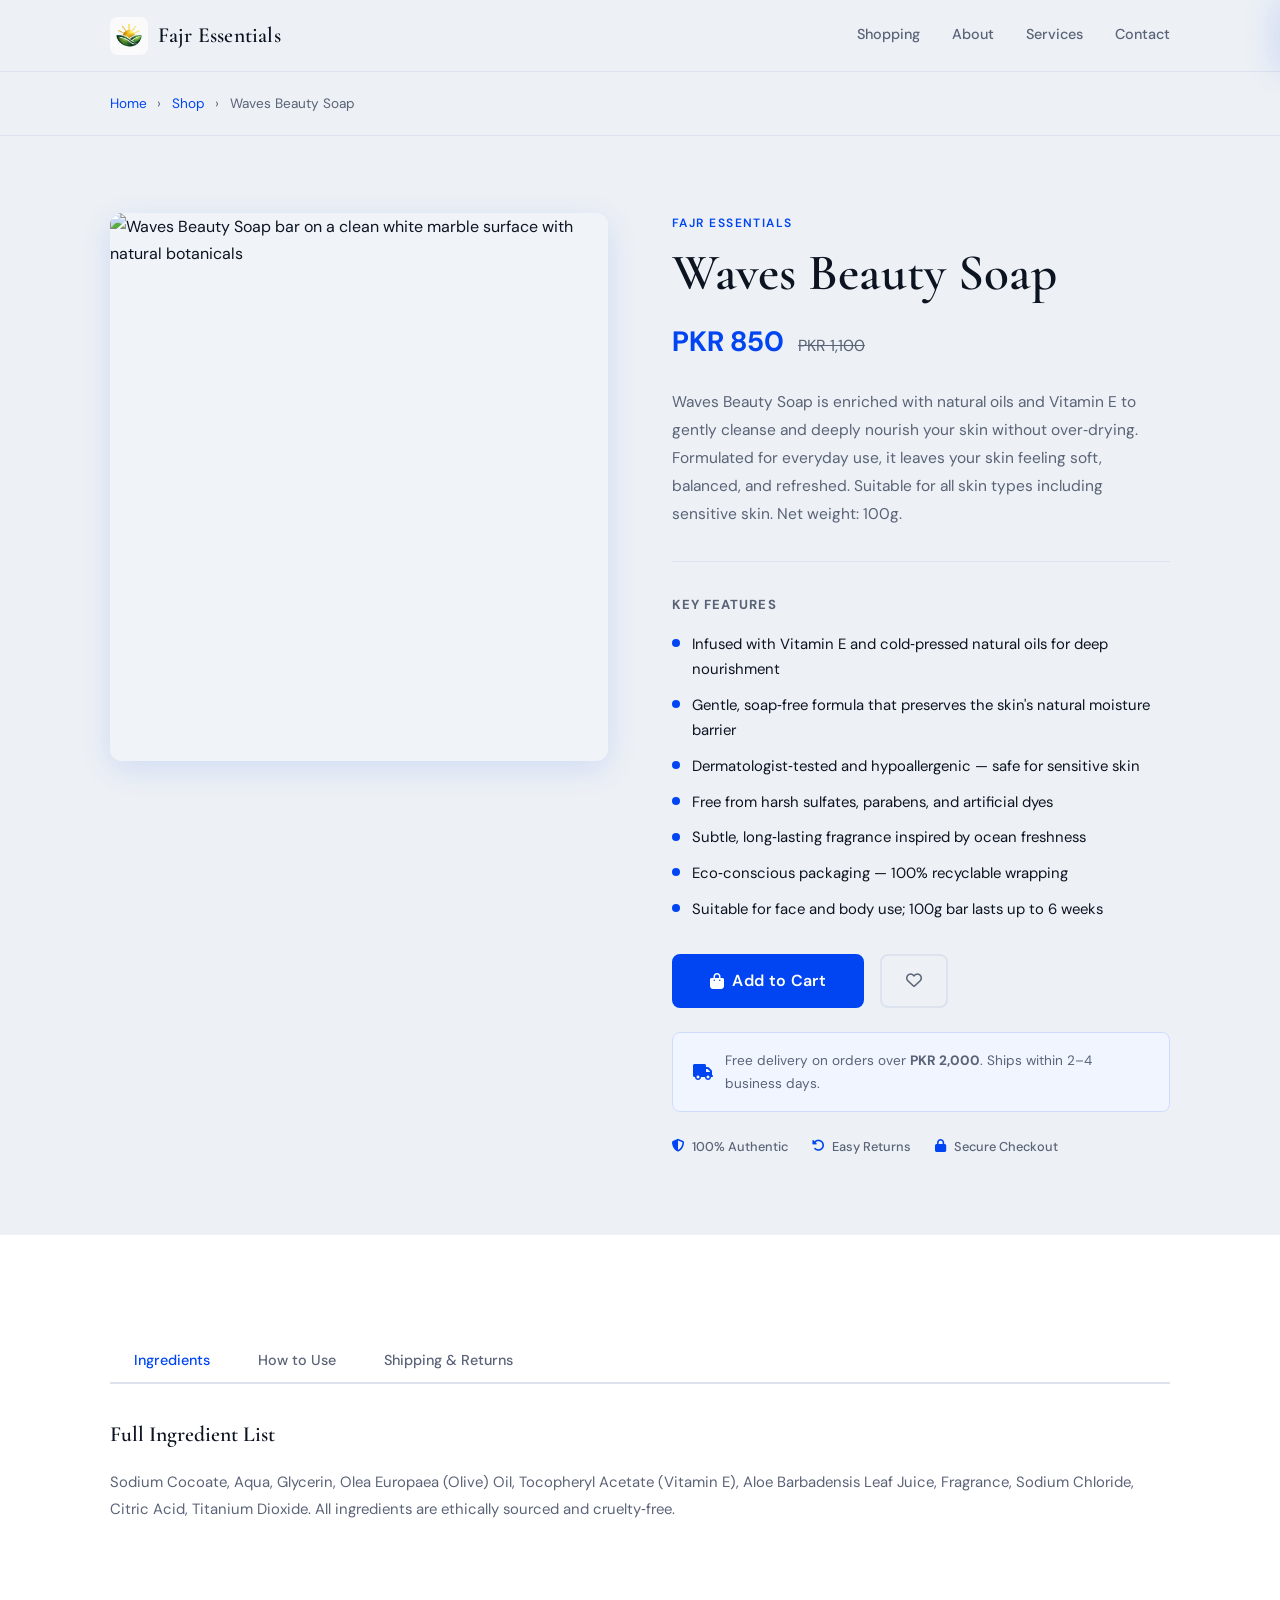
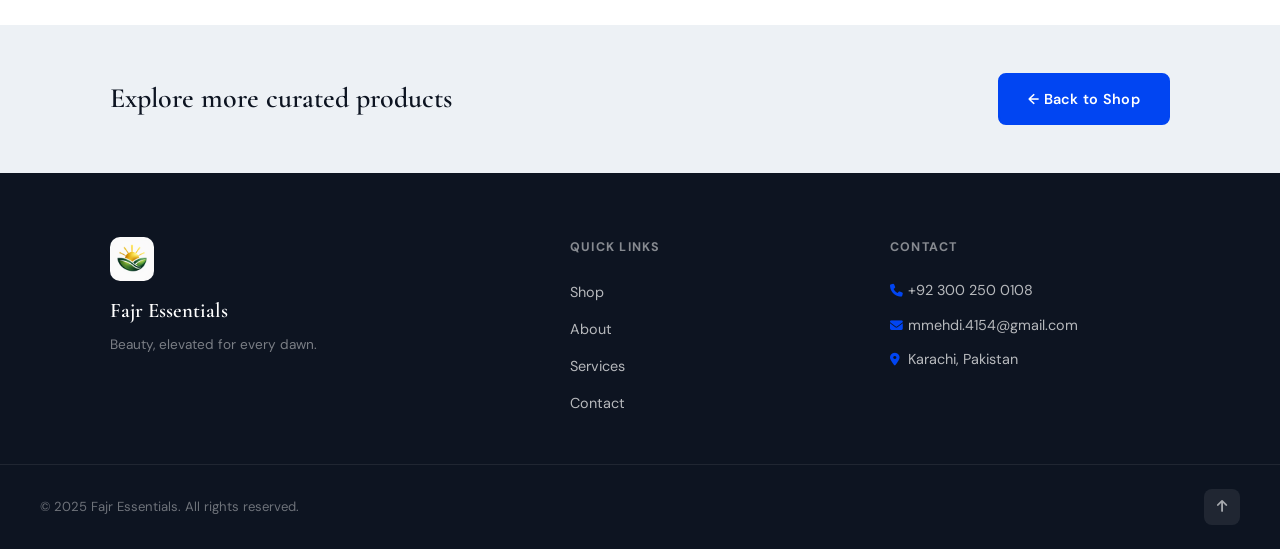
==== waves.html @ 7a2eda12 "Fajr Essentials 1.0" ====
<!DOCTYPE html>
<html lang="en">
<head>
  <meta charset="UTF-8" />
  <meta name="viewport" content="width=device-width, initial-scale=1.0" />
  <title>Waves Beauty Soap | Fajr Essentials</title>
  <meta name="description" content="Waves Beauty Soap by Fajr Essentials – enriched with natural oils and Vitamin E. Gentle, hydrating, and dermatologist-tested for all skin types. PKR 850." />

  <!-- Favicon -->
  <link rel="icon" type="image/png" href="logo.png" />
  <link rel="apple-touch-icon" href="logo.png" />

  <!-- Open Graph -->
  <meta property="og:title" content="Waves Beauty Soap | Fajr Essentials" />
  <meta property="og:description" content="Enriched with natural oils and Vitamin E. Gentle, hydrating, dermatologist-tested." />
  <meta property="og:image" content="logo.png" />
  <meta property="og:type" content="product" />

  <!-- Google Fonts -->
  <link rel="preconnect" href="https://fonts.googleapis.com" />
  <link rel="preconnect" href="https://fonts.gstatic.com" crossorigin />
  <link href="https://fonts.googleapis.com/css2?family=Cormorant+Garamond:ital,wght@0,400;0,600;1,400&family=DM+Sans:wght@300;400;500;600&display=swap" rel="stylesheet" />

  <!-- Font Awesome -->
  <link rel="stylesheet" href="https://cdnjs.cloudflare.com/ajax/libs/font-awesome/6.5.0/css/all.min.css" />

  <link rel="stylesheet" href="styles.css" />
</head>
<body>

  <!-- ========== HEADER (shared) ========== -->
  <header class="site-header">
    <div class="container header-inner">
      <a href="index.html" class="logo-link">
        <img src="logo.png" alt="Fajr Essentials" class="logo-img" />
        <span class="logo-text">Fajr Essentials</span>
      </a>

      <!-- Desktop Nav -->
      <nav class="main-nav" aria-label="Main navigation">
        <a href="index.html#shop" class="nav-link">Shopping</a>
        <a href="index.html#about" class="nav-link">About</a>
        <a href="index.html#services" class="nav-link">Services</a>
        <a href="index.html#contact" class="nav-link">Contact</a>
      </nav>

      <!-- Mobile Hamburger (CSS-only) -->
      <label class="hamburger" for="nav-toggle" aria-label="Toggle menu">
        <span></span><span></span><span></span>
      </label>
      <input type="checkbox" id="nav-toggle" class="nav-toggle-check" hidden />

      <nav class="mobile-nav" aria-label="Mobile navigation">
        <label for="nav-toggle" class="mobile-nav-close" aria-label="Close menu">
          <i class="fa fa-times"></i>
        </label>
        <a href="index.html#shop" class="mobile-nav-link">Shopping</a>
        <a href="index.html#about" class="mobile-nav-link">About</a>
        <a href="index.html#services" class="mobile-nav-link">Services</a>
        <a href="index.html#contact" class="mobile-nav-link">Contact</a>
      </nav>
      <label class="mobile-overlay" for="nav-toggle"></label>
    </div>
  </header>

  <main>

    <!-- ========== BREADCRUMB ========== -->
    <div class="breadcrumb">
      <div class="container">
        <a href="index.html">Home</a>
        <span>›</span>
        <a href="index.html#shop">Shop</a>
        <span>›</span>
        Waves Beauty Soap
      </div>
    </div>

    <!-- ========== PRODUCT DETAIL ========== -->
    <section class="product-detail">
      <div class="container product-detail-grid">

        <!-- Product Image -->
        <div class="product-detail-img-wrap">
          <img
            src="https://images.unsplash.com/photo-1607006344380-b6775a0824a7?w=900&q=80"
            alt="Waves Beauty Soap bar on a clean white marble surface with natural botanicals"
            class="product-detail-img"
            loading="eager"
          />
        </div>

        <!-- Product Info -->
        <div class="product-detail-info">
          <p class="detail-eyebrow">Fajr Essentials</p>
          <h1 class="detail-title">Waves Beauty Soap</h1>

          <p class="detail-price">
            PKR 850
            <span>PKR 1,100</span>
          </p>

          <p class="detail-desc">
            Waves Beauty Soap is enriched with natural oils and Vitamin E to gently cleanse and deeply nourish your skin without over‑drying. Formulated for everyday use, it leaves your skin feeling soft, balanced, and refreshed. Suitable for all skin types including sensitive skin. Net weight: 100g.
          </p>

          <!-- Key Features -->
          <div class="detail-features">
            <h4>Key Features</h4>
            <ul>
              <li>Infused with Vitamin E and cold‑pressed natural oils for deep nourishment</li>
              <li>Gentle, soap‑free formula that preserves the skin's natural moisture barrier</li>
              <li>Dermatologist‑tested and hypoallergenic — safe for sensitive skin</li>
              <li>Free from harsh sulfates, parabens, and artificial dyes</li>
              <li>Subtle, long‑lasting fragrance inspired by ocean freshness</li>
              <li>Eco‑conscious packaging — 100% recyclable wrapping</li>
              <li>Suitable for face and body use; 100g bar lasts up to 6 weeks</li>
            </ul>
          </div>

          <!-- Add to Cart -->
          <div class="add-to-cart-section">
            <button class="btn-cart" onclick="handleAddToCart(this)" aria-label="Add Waves Beauty Soap to cart">
              <i class="fa fa-shopping-bag"></i> Add to Cart
            </button>
            <button class="btn-wishlist" aria-label="Add to wishlist">
              <i class="fa-regular fa-heart"></i>
            </button>
          </div>

          <!-- Delivery Info -->
          <div class="delivery-info">
            <i class="fa fa-truck"></i>
            <span>Free delivery on orders over <strong>PKR 2,000</strong>. Ships within 2–4 business days.</span>
          </div>

          <!-- Trust Badges -->
          <div class="trust-badges">
            <div class="badge">
              <i class="fa fa-shield-halved"></i>
              <span>100% Authentic</span>
            </div>
            <div class="badge">
              <i class="fa fa-rotate-left"></i>
              <span>Easy Returns</span>
            </div>
            <div class="badge">
              <i class="fa fa-lock"></i>
              <span>Secure Checkout</span>
            </div>
          </div>
        </div>

      </div>
    </section>

    <!-- ========== PRODUCT DETAILS TABS ========== -->
    <section class="section section--alt">
      <div class="container">
        <div class="tabs">
          <button class="tab-btn active" onclick="switchTab(this, 'ingredients')">Ingredients</button>
          <button class="tab-btn" onclick="switchTab(this, 'howto')">How to Use</button>
          <button class="tab-btn" onclick="switchTab(this, 'shipping')">Shipping & Returns</button>
        </div>

        <div id="tab-ingredients" class="tab-panel active">
          <h3>Full Ingredient List</h3>
          <p>Sodium Cocoate, Aqua, Glycerin, Olea Europaea (Olive) Oil, Tocopheryl Acetate (Vitamin E), Aloe Barbadensis Leaf Juice, Fragrance, Sodium Chloride, Citric Acid, Titanium Dioxide. All ingredients are ethically sourced and cruelty‑free.</p>
        </div>

        <div id="tab-howto" class="tab-panel">
          <h3>How to Use</h3>
          <ol class="howto-list">
            <li>Wet your hands or body with warm water.</li>
            <li>Lather the soap bar between your palms to create a rich foam.</li>
            <li>Apply gently in circular motions over skin. Avoid the eye area.</li>
            <li>Rinse thoroughly with water and pat dry.</li>
            <li>Follow with your favourite moisturiser for best results.</li>
          </ol>
          <p class="tab-note">For best preservation, store the soap on a well‑draining soap dish away from direct water.</p>
        </div>

        <div id="tab-shipping" class="tab-panel">
          <h3>Shipping</h3>
          <p>We ship nationwide across Pakistan. Standard delivery takes 2–4 business days. Free shipping on orders over PKR 2,000. Express same‑day delivery available in Karachi for orders placed before 12 PM.</p>
          <h3 style="margin-top:1.5rem;">Returns</h3>
          <p>We accept returns within 7 days of delivery for unopened, sealed products. Contact us at <a href="mailto:mmehdi.4154@gmail.com" style="color:var(--primary)">mmehdi.4154@gmail.com</a> to initiate a return.</p>
        </div>
      </div>
    </section>

    <!-- ========== BACK TO SHOP CTA ========== -->
    <section class="section cta-strip">
      <div class="container cta-inner">
        <p class="cta-text">Explore more curated products</p>
        <a href="index.html#shop" class="btn btn-primary">← Back to Shop</a>
      </div>
    </section>

  </main>

  <!-- ========== FOOTER (shared) ========== -->
  <footer class="site-footer">
    <div class="container footer-grid">
      <div class="footer-brand">
        <img src="logo.png" alt="Fajr Essentials" class="footer-logo" />
        <p class="footer-brand-name">Fajr Essentials</p>
        <p class="footer-tagline">Beauty, elevated for every dawn.</p>
      </div>

      <div class="footer-col">
        <h4 class="footer-heading">Quick Links</h4>
        <ul class="footer-links">
          <li><a href="index.html#shop">Shop</a></li>
          <li><a href="index.html#about">About</a></li>
          <li><a href="index.html#services">Services</a></li>
          <li><a href="index.html#contact">Contact</a></li>
        </ul>
      </div>

      <div class="footer-col">
        <h4 class="footer-heading">Contact</h4>
        <ul class="footer-links footer-contact">
          <li><a href="tel:+923002500108"><i class="fa fa-phone"></i> +92 300 250 0108</a></li>
          <li><a href="mailto:mmehdi.4154@gmail.com"><i class="fa fa-envelope"></i> mmehdi.4154@gmail.com</a></li>
          <li><span><i class="fa fa-location-dot"></i> Karachi, Pakistan</span></li>
        </ul>
      </div>
    </div>

    <div class="footer-bottom">
      <p>&copy; 2025 Fajr Essentials. All rights reserved.</p>
      <a href="#" class="back-top" aria-label="Back to top"><i class="fa fa-arrow-up"></i></a>
    </div>
  </footer>

  <!-- ========== WAVES.HTML PAGE STYLES ========== -->
  <style>
    /* Trust badges */
    .trust-badges {
      display: flex;
      gap: 1.5rem;
      margin-top: 1.5rem;
      flex-wrap: wrap;
    }
    .badge {
      display: flex;
      align-items: center;
      gap: 0.45rem;
      font-size: 0.8rem;
      color: var(--ink-muted);
      font-weight: 500;
    }
    .badge i { color: var(--primary); }

    /* Tabs */
    .tabs {
      display: flex;
      gap: 0;
      border-bottom: 2px solid var(--border);
      margin-bottom: 2rem;
      overflow-x: auto;
    }
    .tab-btn {
      background: none;
      border: none;
      padding: 0.85rem 1.5rem;
      font-family: var(--font-body);
      font-size: 0.9rem;
      font-weight: 500;
      color: var(--ink-muted);
      cursor: pointer;
      border-bottom: 2px solid transparent;
      margin-bottom: -2px;
      transition: color var(--transition), border-color var(--transition);
      white-space: nowrap;
    }
    .tab-btn.active { color: var(--primary); border-bottom-color: var(--primary); }
    .tab-btn:hover { color: var(--primary); }

    .tab-panel { display: none; }
    .tab-panel.active { display: block; }
    .tab-panel h3 {
      font-family: var(--font-display);
      font-size: 1.35rem;
      font-weight: 600;
      margin-bottom: 1rem;
      color: var(--ink);
    }
    .tab-panel p { color: var(--ink-muted); font-size: 0.93rem; line-height: 1.8; }
    .howto-list {
      list-style: decimal;
      padding-left: 1.25rem;
      display: flex;
      flex-direction: column;
      gap: 0.6rem;
      color: var(--ink-muted);
      font-size: 0.93rem;
      line-height: 1.7;
      margin-bottom: 1rem;
    }
    .tab-note {
      background: #f0f5ff;
      border-left: 3px solid var(--primary);
      padding: 0.75rem 1rem;
      border-radius: 0 8px 8px 0;
      font-size: 0.85rem !important;
    }

    /* CTA Strip */
    .cta-strip { padding-block: 3rem; }
    .cta-inner {
      display: flex;
      align-items: center;
      justify-content: space-between;
      gap: 1.5rem;
      flex-wrap: wrap;
    }
    .cta-text {
      font-family: var(--font-display);
      font-size: 1.75rem;
      font-weight: 600;
      color: var(--ink);
    }
  </style>

  <!-- ========== SCRIPTS ========== -->
  <script>
    // Tab switcher
    function switchTab(btn, tabId) {
      document.querySelectorAll('.tab-btn').forEach(b => b.classList.remove('active'));
      document.querySelectorAll('.tab-panel').forEach(p => p.classList.remove('active'));
      btn.classList.add('active');
      document.getElementById('tab-' + tabId).classList.add('active');
    }

    // Add to cart demo handler
    function handleAddToCart(btn) {
      btn.innerHTML = '<i class="fa fa-check"></i> Added!';
      btn.style.background = '#16a34a';
      btn.style.borderColor = '#16a34a';
      btn.disabled = true;
      setTimeout(() => {
        btn.innerHTML = '<i class="fa fa-shopping-bag"></i> Add to Cart';
        btn.style.background = '';
        btn.style.borderColor = '';
        btn.disabled = false;
      }, 2500);
    }

    // Mobile nav: close on link click
    document.querySelectorAll('.mobile-nav-link').forEach(link => {
      link.addEventListener('click', () => {
        document.getElementById('nav-toggle').checked = false;
      });
    });
  </script>

  <!--Start of Tawk.to Script-->
  <script type="text/javascript">
    var Tawk_API=Tawk_API||{}, Tawk_LoadStart=new Date();
    (function(){
      var s1=document.createElement("script"),s0=document.getElementsByTagName("script")[0];
      s1.async=true;
      s1.src='https://embed.tawk.to/66ed9bb94cbc4814f7dc1e98/1i882gk47';
      s1.charset='UTF-8';
      s1.setAttribute('crossorigin','*');
      s0.parentNode.insertBefore(s1,s0);
    })();
  </script>
  <!--End of Tawk.to Script-->

</body>
</html>
---- styles.css ----
/* ============================================================
   FAJR ESSENTIALS — Shared Stylesheet
   Brand: #edf1f5 (bg-light) | #0145f2 (primary blue)
   Tone: Luxury-minimal with editorial typography
   ============================================================ */

/* ---------- CSS Variables ---------- */
:root {
  --bg:          #edf1f5;
  --primary:     #0145f2;
  --primary-dk:  #0038c7;
  --ink:         #0d1421;
  --ink-muted:   #5a6377;
  --surface:     #ffffff;
  --border:      #dce3ef;
  --radius-card: 12px;
  --radius-btn:  8px;
  --shadow-sm:   0 2px 10px rgba(1,69,242,0.07);
  --shadow-md:   0 8px 32px rgba(1,69,242,0.12);
  --shadow-lift: 0 20px 48px rgba(1,69,242,0.16);
  --font-display: 'Cormorant Garamond', Georgia, serif;
  --font-body:    'DM Sans', -apple-system, BlinkMacSystemFont, sans-serif;
  --transition:  0.25s cubic-bezier(0.4, 0, 0.2, 1);
  --header-h:    72px;
}

/* ---------- Reset & Base ---------- */
*, *::before, *::after { box-sizing: border-box; margin: 0; padding: 0; }

html {
  scroll-behavior: smooth;
  font-size: 16px;
}

body {
  font-family: var(--font-body);
  background: var(--bg);
  color: var(--ink);
  line-height: 1.7;
  -webkit-font-smoothing: antialiased;
}

img { display: block; max-width: 100%; height: auto; }
a  { color: inherit; text-decoration: none; }
ul { list-style: none; }

/* ---------- Container ---------- */
.container {
  width: 100%;
  max-width: 1140px;
  margin-inline: auto;
  padding-inline: clamp(1.25rem, 5vw, 2.5rem);
}

/* ============================================================
   BUTTONS
   ============================================================ */
.btn {
  display: inline-flex;
  align-items: center;
  gap: 0.5rem;
  padding: 0.75rem 1.75rem;
  border-radius: var(--radius-btn);
  font-family: var(--font-body);
  font-size: 0.9rem;
  font-weight: 600;
  letter-spacing: 0.02em;
  cursor: pointer;
  border: 2px solid transparent;
  transition: transform var(--transition), box-shadow var(--transition), background var(--transition), color var(--transition), border-color var(--transition);
}
.btn:focus-visible { outline: 3px solid var(--primary); outline-offset: 3px; }

.btn-primary {
  background: var(--primary);
  color: #fff;
  border-color: var(--primary);
}
.btn-primary:hover {
  background: var(--primary-dk);
  border-color: var(--primary-dk);
  transform: translateY(-2px);
  box-shadow: var(--shadow-md);
}

.btn-secondary {
  background: transparent;
  color: var(--primary);
  border-color: var(--primary);
}
.btn-secondary:hover {
  background: var(--primary);
  color: #fff;
  transform: translateY(-2px);
}

.btn-sm { padding: 0.5rem 1.2rem; font-size: 0.82rem; }
.btn-full { width: 100%; justify-content: center; }

/* ============================================================
   HEADER
   ============================================================ */
.site-header {
  position: sticky;
  top: 0;
  z-index: 900;
  background: rgba(237,241,245,0.9);
  backdrop-filter: blur(16px);
  -webkit-backdrop-filter: blur(16px);
  border-bottom: 1px solid var(--border);
  height: var(--header-h);
}

.header-inner {
  display: flex;
  align-items: center;
  justify-content: space-between;
  height: 100%;
}

/* Logo */
.logo-link {
  display: flex;
  align-items: center;
  gap: 0.6rem;
}
.logo-img {
  width: 38px;
  height: 38px;
  object-fit: contain;
  border-radius: 8px;
}
.logo-text {
  font-family: var(--font-display);
  font-size: 1.35rem;
  font-weight: 600;
  color: var(--ink);
  letter-spacing: 0.01em;
}

/* Desktop Nav */
.main-nav {
  display: flex;
  gap: 2rem;
}
.nav-link {
  font-size: 0.9rem;
  font-weight: 500;
  color: var(--ink-muted);
  position: relative;
  padding-bottom: 2px;
  transition: color var(--transition);
}
.nav-link::after {
  content: '';
  position: absolute;
  bottom: -2px;
  left: 0;
  width: 0;
  height: 2px;
  background: var(--primary);
  transition: width var(--transition);
  border-radius: 2px;
}
.nav-link:hover { color: var(--primary); }
.nav-link:hover::after { width: 100%; }

/* Hamburger (CSS-only) */
.hamburger {
  display: none;
  flex-direction: column;
  gap: 5px;
  cursor: pointer;
  padding: 6px;
  z-index: 950;
}
.hamburger span {
  display: block;
  width: 24px;
  height: 2px;
  background: var(--ink);
  border-radius: 2px;
  transition: transform var(--transition), opacity var(--transition);
}
.nav-toggle-check { display: none; }

/* Mobile Nav Drawer */
.mobile-nav {
  position: fixed;
  inset: 0 0 0 auto;
  width: 280px;
  background: var(--surface);
  padding: 2rem 1.5rem;
  display: flex;
  flex-direction: column;
  gap: 0.5rem;
  transform: translateX(100%);
  transition: transform 0.35s cubic-bezier(0.4, 0, 0.2, 1);
  z-index: 910;
  box-shadow: -8px 0 32px rgba(1,69,242,0.12);
}
.mobile-nav-close {
  align-self: flex-end;
  font-size: 1.2rem;
  cursor: pointer;
  color: var(--ink-muted);
  margin-bottom: 1.5rem;
  transition: color var(--transition);
}
.mobile-nav-close:hover { color: var(--primary); }
.mobile-nav-link {
  font-size: 1.15rem;
  font-weight: 500;
  color: var(--ink);
  padding: 0.85rem 0.5rem;
  border-bottom: 1px solid var(--border);
  transition: color var(--transition);
}
.mobile-nav-link:hover { color: var(--primary); }

/* Overlay */
.mobile-overlay {
  display: none;
  position: fixed;
  inset: 0;
  background: rgba(13,20,33,0.35);
  z-index: 905;
  cursor: pointer;
}

/* Toggle state */
.nav-toggle-check:checked ~ .mobile-nav { transform: translateX(0); }
.nav-toggle-check:checked ~ .mobile-overlay { display: block; }

/* ============================================================
   SECTIONS — shared utilities
   ============================================================ */
.section { padding-block: clamp(4rem, 8vw, 7rem); }
.section--alt { background: var(--surface); }

.section-header {
  text-align: center;
  margin-bottom: 3.5rem;
}
.section-tag {
  display: inline-block;
  font-size: 0.75rem;
  font-weight: 600;
  letter-spacing: 0.12em;
  text-transform: uppercase;
  color: var(--primary);
  margin-bottom: 0.75rem;
}
.section-title {
  font-family: var(--font-display);
  font-size: clamp(2rem, 4vw, 3rem);
  font-weight: 600;
  line-height: 1.15;
  color: var(--ink);
  margin-bottom: 0.75rem;
}
.section-sub {
  font-size: 1rem;
  color: var(--ink-muted);
  max-width: 480px;
  margin-inline: auto;
}

/* ============================================================
   HERO
   ============================================================ */
.hero {
  min-height: calc(90vh - var(--header-h));
  display: grid;
  grid-template-columns: 1fr 1fr;
  align-items: center;
  gap: 3rem;
  padding-inline: clamp(1.25rem, 5vw, 2.5rem);
  max-width: 1140px;
  margin-inline: auto;
  padding-block: 4rem;
}

.hero-content { z-index: 1; }

.hero-eyebrow {
  font-size: 0.78rem;
  font-weight: 600;
  letter-spacing: 0.14em;
  text-transform: uppercase;
  color: var(--primary);
  margin-bottom: 1rem;
}
.hero-title {
  font-family: var(--font-display);
  font-size: clamp(3rem, 6vw, 5.5rem);
  line-height: 1.05;
  font-weight: 600;
  color: var(--ink);
  margin-bottom: 1.25rem;
}
.hero-title em {
  font-style: italic;
  color: var(--primary);
}
.hero-sub {
  font-size: 1.05rem;
  color: var(--ink-muted);
  max-width: 420px;
  margin-bottom: 2rem;
  line-height: 1.75;
}

.hero-visual {
  position: relative;
  display: flex;
  justify-content: center;
  align-items: center;
}
.hero-blob {
  position: absolute;
  width: 88%;
  aspect-ratio: 1;
  background: linear-gradient(135deg, #c9d8ff 0%, #edf1f5 100%);
  border-radius: 60% 40% 70% 30% / 50% 60% 40% 60%;
  z-index: 0;
  animation: blob-morph 8s ease-in-out infinite;
}
@keyframes blob-morph {
  0%, 100% { border-radius: 60% 40% 70% 30% / 50% 60% 40% 60%; }
  50%       { border-radius: 40% 60% 30% 70% / 60% 40% 60% 40%; }
}
.hero-img {
  position: relative;
  z-index: 1;
  width: 85%;
  border-radius: 24px;
  box-shadow: var(--shadow-lift);
  object-fit: cover;
  aspect-ratio: 4/5;
  animation: float 5s ease-in-out infinite;
}
@keyframes float {
  0%, 100% { transform: translateY(0); }
  50%       { transform: translateY(-10px); }
}

/* ============================================================
   SHOP / PRODUCTS
   ============================================================ */
.product-grid {
  display: grid;
  grid-template-columns: repeat(auto-fill, minmax(280px, 1fr));
  gap: 2rem;
}

.product-card {
  background: var(--surface);
  border-radius: var(--radius-card);
  overflow: hidden;
  box-shadow: var(--shadow-sm);
  border: 1px solid var(--border);
  transition: transform var(--transition), box-shadow var(--transition);
}
.product-card:hover {
  transform: translateY(-6px);
  box-shadow: var(--shadow-lift);
}
.product-card-link { display: block; }

.product-img-wrap {
  position: relative;
  overflow: hidden;
  background: #f0f4f9;
}
.product-img {
  width: 100%;
  aspect-ratio: 4/3;
  object-fit: cover;
  transition: transform 0.4s ease;
}
.product-card:hover .product-img { transform: scale(1.04); }

.product-badge {
  position: absolute;
  top: 12px;
  left: 12px;
  background: var(--primary);
  color: #fff;
  font-size: 0.72rem;
  font-weight: 700;
  letter-spacing: 0.08em;
  text-transform: uppercase;
  padding: 0.25rem 0.65rem;
  border-radius: 50px;
}

.product-info { padding: 1.25rem; }
.product-name {
  font-family: var(--font-display);
  font-size: 1.35rem;
  font-weight: 600;
  margin-bottom: 0.3rem;
  color: var(--ink);
}
.product-desc {
  font-size: 0.88rem;
  color: var(--ink-muted);
  margin-bottom: 1rem;
}
.product-footer {
  display: flex;
  align-items: center;
  justify-content: space-between;
  gap: 0.75rem;
}
.product-price {
  font-size: 1.15rem;
  font-weight: 700;
  color: var(--primary);
}

/* Coming soon placeholder card */
.product-card--coming {
  display: flex;
  align-items: center;
  justify-content: center;
  min-height: 320px;
  background: repeating-linear-gradient(
    -45deg,
    #edf1f5,
    #edf1f5 10px,
    #e3e9f2 10px,
    #e3e9f2 20px
  );
  border: 2px dashed var(--border);
  box-shadow: none;
  cursor: default;
}
.product-card--coming:hover { transform: none; box-shadow: none; }
.coming-inner { text-align: center; color: var(--ink-muted); }
.coming-icon { font-size: 2rem; color: var(--border); margin-bottom: 0.75rem; }
.coming-text { font-size: 0.9rem; line-height: 1.6; }

/* ============================================================
   ABOUT
   ============================================================ */
.about-grid {
  display: grid;
  grid-template-columns: 1fr 1fr;
  gap: clamp(2.5rem, 5vw, 5rem);
  align-items: center;
}
.about-visual { position: relative; }
.about-img {
  width: 100%;
  border-radius: var(--radius-card);
  aspect-ratio: 4/5;
  object-fit: cover;
  box-shadow: var(--shadow-md);
}
.about-accent-card {
  position: absolute;
  bottom: -1.5rem;
  right: -1.5rem;
  background: var(--primary);
  color: #fff;
  padding: 1.25rem 1.5rem;
  border-radius: var(--radius-card);
  text-align: center;
  box-shadow: var(--shadow-md);
  min-width: 120px;
}
.accent-num { font-family: var(--font-display); font-size: 2.5rem; line-height: 1; font-weight: 600; }
.accent-label { font-size: 0.72rem; font-weight: 600; letter-spacing: 0.06em; text-transform: uppercase; opacity: 0.85; margin-top: 0.25rem; }

.about-content .section-title { text-align: left; }
.about-para { color: var(--ink-muted); margin-bottom: 1rem; font-size: 0.97rem; }

.about-stats {
  display: flex;
  gap: 2rem;
  margin-top: 2rem;
  padding-top: 2rem;
  border-top: 1px solid var(--border);
}
.stat { }
.stat-num { font-family: var(--font-display); font-size: 2rem; font-weight: 600; color: var(--primary); display: block; line-height: 1; }
.stat-label { font-size: 0.78rem; color: var(--ink-muted); margin-top: 0.25rem; display: block; }

/* ============================================================
   SERVICES
   ============================================================ */
.services-grid {
  display: grid;
  grid-template-columns: repeat(3, 1fr);
  gap: 1.75rem;
}
.service-card {
  background: var(--surface);
  border-radius: var(--radius-card);
  padding: 2rem 1.75rem;
  border: 1px solid var(--border);
  box-shadow: var(--shadow-sm);
  transition: transform var(--transition), box-shadow var(--transition);
}
.service-card:hover {
  transform: translateY(-4px);
  box-shadow: var(--shadow-md);
}
.service-icon {
  width: 52px;
  height: 52px;
  background: #dce8ff;
  border-radius: 12px;
  display: flex;
  align-items: center;
  justify-content: center;
  font-size: 1.35rem;
  color: var(--primary);
  margin-bottom: 1.25rem;
  transition: background var(--transition);
}
.service-card:hover .service-icon { background: var(--primary); color: #fff; }
.service-title {
  font-family: var(--font-display);
  font-size: 1.2rem;
  font-weight: 600;
  margin-bottom: 0.5rem;
}
.service-desc { font-size: 0.9rem; color: var(--ink-muted); line-height: 1.65; }

/* ============================================================
   CONTACT
   ============================================================ */
.contact-grid {
  display: grid;
  grid-template-columns: 1fr 1.4fr;
  gap: clamp(2rem, 5vw, 5rem);
  align-items: start;
}
.contact-info .section-title { text-align: left; }

.contact-list {
  margin-top: 2rem;
  display: flex;
  flex-direction: column;
  gap: 1.25rem;
}
.contact-list li {
  display: flex;
  align-items: center;
  gap: 1rem;
  font-size: 0.95rem;
  color: var(--ink-muted);
}
.contact-list a {
  color: var(--ink-muted);
  transition: color var(--transition);
}
.contact-list a:hover { color: var(--primary); }
.contact-icon {
  width: 36px;
  height: 36px;
  background: #dce8ff;
  border-radius: 8px;
  display: flex;
  align-items: center;
  justify-content: center;
  font-size: 0.85rem;
  color: var(--primary);
  flex-shrink: 0;
}

/* Contact Form */
.contact-form {
  background: var(--surface);
  border-radius: var(--radius-card);
  padding: 2.5rem;
  box-shadow: var(--shadow-sm);
  border: 1px solid var(--border);
}
.form-group { margin-bottom: 1.25rem; }
.form-group label {
  display: block;
  font-size: 0.82rem;
  font-weight: 600;
  color: var(--ink);
  margin-bottom: 0.45rem;
  letter-spacing: 0.02em;
}
.form-group input,
.form-group textarea {
  width: 100%;
  padding: 0.75rem 1rem;
  border: 1.5px solid var(--border);
  border-radius: var(--radius-btn);
  background: var(--bg);
  font-family: var(--font-body);
  font-size: 0.92rem;
  color: var(--ink);
  outline: none;
  transition: border-color var(--transition), box-shadow var(--transition);
}
.form-group input:focus,
.form-group textarea:focus {
  border-color: var(--primary);
  box-shadow: 0 0 0 3px rgba(1,69,242,0.12);
}
.form-group textarea { resize: vertical; }
.form-success {
  margin-top: 1rem;
  font-size: 0.9rem;
  font-weight: 500;
  text-align: center;
  min-height: 1.2em;
}

/* ============================================================
   FOOTER
   ============================================================ */
.site-footer {
  background: #0d1421;
  color: rgba(255,255,255,0.75);
  padding-top: 4rem;
}
.footer-grid {
  display: grid;
  grid-template-columns: 1.5fr 1fr 1fr;
  gap: 2.5rem;
  padding-bottom: 3rem;
}

.footer-logo {
  width: 44px;
  height: 44px;
  object-fit: contain;
  border-radius: 10px;
  margin-bottom: 0.75rem;
}
.footer-brand-name {
  font-family: var(--font-display);
  font-size: 1.3rem;
  font-weight: 600;
  color: #fff;
  margin-bottom: 0.35rem;
}
.footer-tagline {
  font-size: 0.85rem;
  color: rgba(255,255,255,0.45);
  line-height: 1.6;
}

.footer-heading {
  font-size: 0.78rem;
  font-weight: 700;
  letter-spacing: 0.1em;
  text-transform: uppercase;
  color: rgba(255,255,255,0.5);
  margin-bottom: 1.25rem;
}
.footer-links {
  display: flex;
  flex-direction: column;
  gap: 0.6rem;
}
.footer-links a,
.footer-links span {
  font-size: 0.9rem;
  color: rgba(255,255,255,0.7);
  transition: color var(--transition);
}
.footer-links a:hover { color: #fff; }
.footer-contact li {
  display: flex;
  align-items: center;
  gap: 0.6rem;
}
.footer-contact i {
  color: var(--primary);
  font-size: 0.8rem;
  width: 14px;
}

.footer-bottom {
  border-top: 1px solid rgba(255,255,255,0.08);
  display: flex;
  align-items: center;
  justify-content: space-between;
  padding-block: 1.5rem;
  padding-inline: clamp(1.25rem, 5vw, 2.5rem);
  font-size: 0.82rem;
  color: rgba(255,255,255,0.4);
}
.back-top {
  width: 36px;
  height: 36px;
  border-radius: 8px;
  background: rgba(255,255,255,0.08);
  display: flex;
  align-items: center;
  justify-content: center;
  color: rgba(255,255,255,0.6);
  font-size: 0.85rem;
  transition: background var(--transition), color var(--transition);
}
.back-top:hover { background: var(--primary); color: #fff; }

/* ============================================================
   WAVES.HTML — Product Page Specific
   ============================================================ */
/* Breadcrumb */
.breadcrumb {
  padding-block: 1.25rem;
  font-size: 0.85rem;
  color: var(--ink-muted);
  border-bottom: 1px solid var(--border);
}
.breadcrumb a { color: var(--primary); }
.breadcrumb a:hover { text-decoration: underline; }
.breadcrumb span { margin-inline: 0.4rem; }

/* Product Detail Layout */
.product-detail {
  padding-block: clamp(3rem, 6vw, 5rem);
}
.product-detail-grid {
  display: grid;
  grid-template-columns: 1fr 1fr;
  gap: clamp(2rem, 5vw, 5rem);
  align-items: start;
}
.product-detail-img-wrap {
  border-radius: var(--radius-card);
  overflow: hidden;
  background: #f0f4f9;
  box-shadow: var(--shadow-md);
  position: sticky;
  top: calc(var(--header-h) + 1.5rem);
}
.product-detail-img {
  width: 100%;
  aspect-ratio: 1 / 1.1;
  object-fit: cover;
}

.detail-eyebrow {
  font-size: 0.75rem;
  font-weight: 600;
  letter-spacing: 0.12em;
  text-transform: uppercase;
  color: var(--primary);
  margin-bottom: 0.75rem;
}
.detail-title {
  font-family: var(--font-display);
  font-size: clamp(2rem, 4vw, 3.25rem);
  font-weight: 600;
  line-height: 1.1;
  color: var(--ink);
  margin-bottom: 1rem;
}
.detail-price {
  font-size: 1.75rem;
  font-weight: 700;
  color: var(--primary);
  margin-bottom: 1.5rem;
}
.detail-price span {
  font-size: 1rem;
  font-weight: 400;
  color: var(--ink-muted);
  text-decoration: line-through;
  margin-left: 0.5rem;
}
.detail-desc {
  font-size: 0.97rem;
  color: var(--ink-muted);
  line-height: 1.8;
  margin-bottom: 2rem;
  padding-bottom: 2rem;
  border-bottom: 1px solid var(--border);
}

.detail-features { margin-bottom: 2rem; }
.detail-features h4 {
  font-size: 0.82rem;
  font-weight: 700;
  letter-spacing: 0.08em;
  text-transform: uppercase;
  color: var(--ink-muted);
  margin-bottom: 1rem;
}
.detail-features ul {
  display: flex;
  flex-direction: column;
  gap: 0.65rem;
}
.detail-features li {
  display: flex;
  align-items: flex-start;
  gap: 0.75rem;
  font-size: 0.93rem;
  color: var(--ink);
}
.detail-features li::before {
  content: '';
  display: block;
  width: 8px;
  height: 8px;
  min-width: 8px;
  border-radius: 50%;
  background: var(--primary);
  margin-top: 0.45rem;
}

.add-to-cart-section {
  display: flex;
  gap: 1rem;
  flex-wrap: wrap;
}
.btn-cart {
  background: var(--primary);
  color: #fff;
  border: 2px solid var(--primary);
  padding: 0.9rem 2.25rem;
  font-size: 1rem;
  border-radius: var(--radius-btn);
  cursor: pointer;
  font-family: var(--font-body);
  font-weight: 600;
  letter-spacing: 0.02em;
  display: inline-flex;
  align-items: center;
  gap: 0.5rem;
  transition: transform var(--transition), box-shadow var(--transition), background var(--transition);
}
.btn-cart:hover {
  background: var(--primary-dk);
  transform: translateY(-2px);
  box-shadow: var(--shadow-md);
}
.btn-wishlist {
  background: transparent;
  color: var(--ink-muted);
  border: 2px solid var(--border);
  padding: 0.9rem 1.5rem;
  border-radius: var(--radius-btn);
  cursor: pointer;
  font-size: 1rem;
  transition: color var(--transition), border-color var(--transition);
}
.btn-wishlist:hover { color: var(--primary); border-color: var(--primary); }

.delivery-info {
  margin-top: 1.5rem;
  padding: 1rem 1.25rem;
  background: #f0f5ff;
  border-radius: var(--radius-btn);
  display: flex;
  gap: 0.75rem;
  align-items: center;
  font-size: 0.85rem;
  color: var(--ink-muted);
  border: 1px solid #d0dcff;
}
.delivery-info i { color: var(--primary); font-size: 1rem; }

/* ============================================================
   RESPONSIVE
   ============================================================ */
@media (max-width: 900px) {
  .main-nav { display: none; }
  .hamburger { display: flex; }

  .hero {
    grid-template-columns: 1fr;
    text-align: center;
    min-height: auto;
    padding-top: 2.5rem;
  }
  .hero-sub { margin-inline: auto; }
  .hero-visual { order: -1; max-width: 420px; margin-inline: auto; }
  .hero-img { width: 90%; }

  .about-grid,
  .contact-grid,
  .product-detail-grid { grid-template-columns: 1fr; }

  .about-accent-card { right: 0; bottom: -1rem; }
  .about-visual { margin-bottom: 1rem; }

  .services-grid { grid-template-columns: 1fr; }

  .footer-grid { grid-template-columns: 1fr; text-align: center; }
  .footer-brand { display: flex; flex-direction: column; align-items: center; }
  .footer-links { align-items: center; }
  .footer-contact li { justify-content: center; }

  .product-detail-img-wrap { position: static; }
}

@media (max-width: 600px) {
  .section-title { font-size: 1.85rem; }
  .hero-title { font-size: clamp(2.5rem, 10vw, 3.5rem); }
  .about-stats { flex-direction: column; gap: 1rem; }
  .product-grid { grid-template-columns: 1fr; }
  .contact-form { padding: 1.5rem; }
  .add-to-cart-section { flex-direction: column; }
  .btn-cart, .btn-wishlist { width: 100%; justify-content: center; }
}
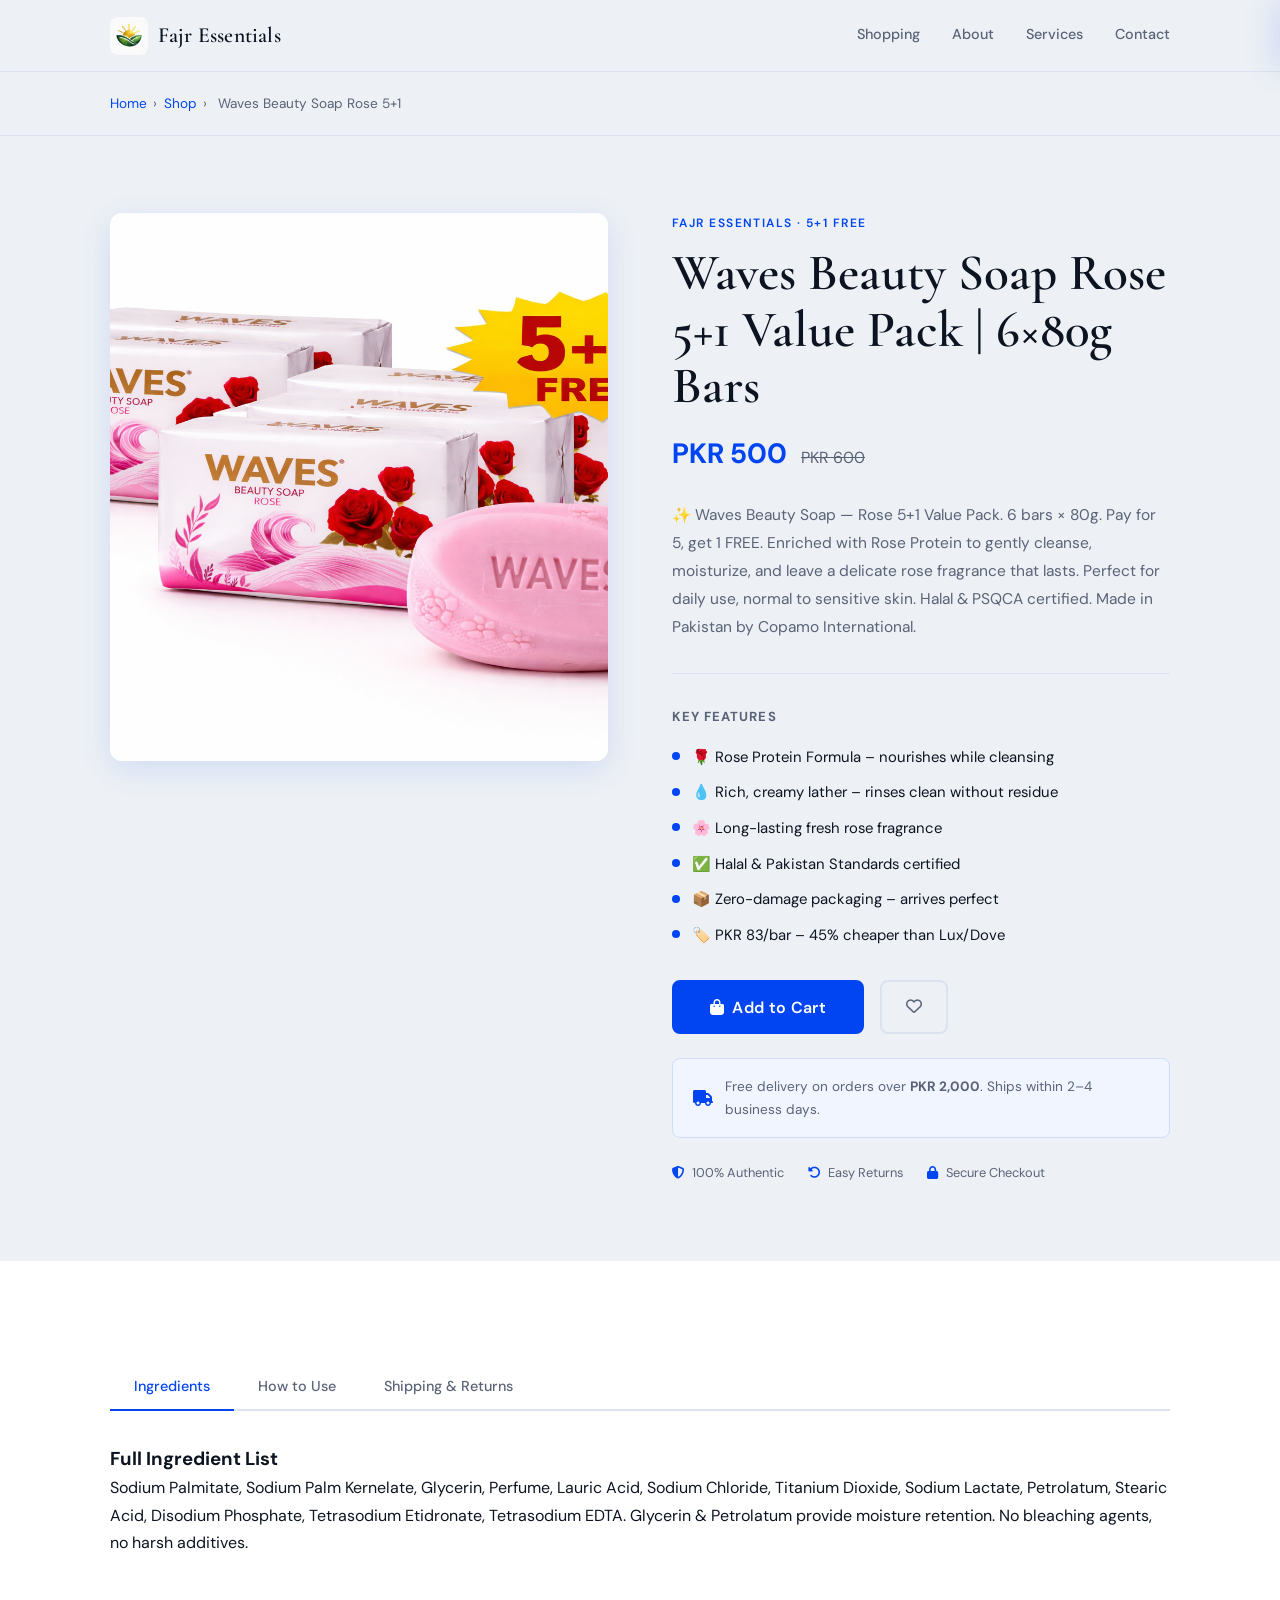
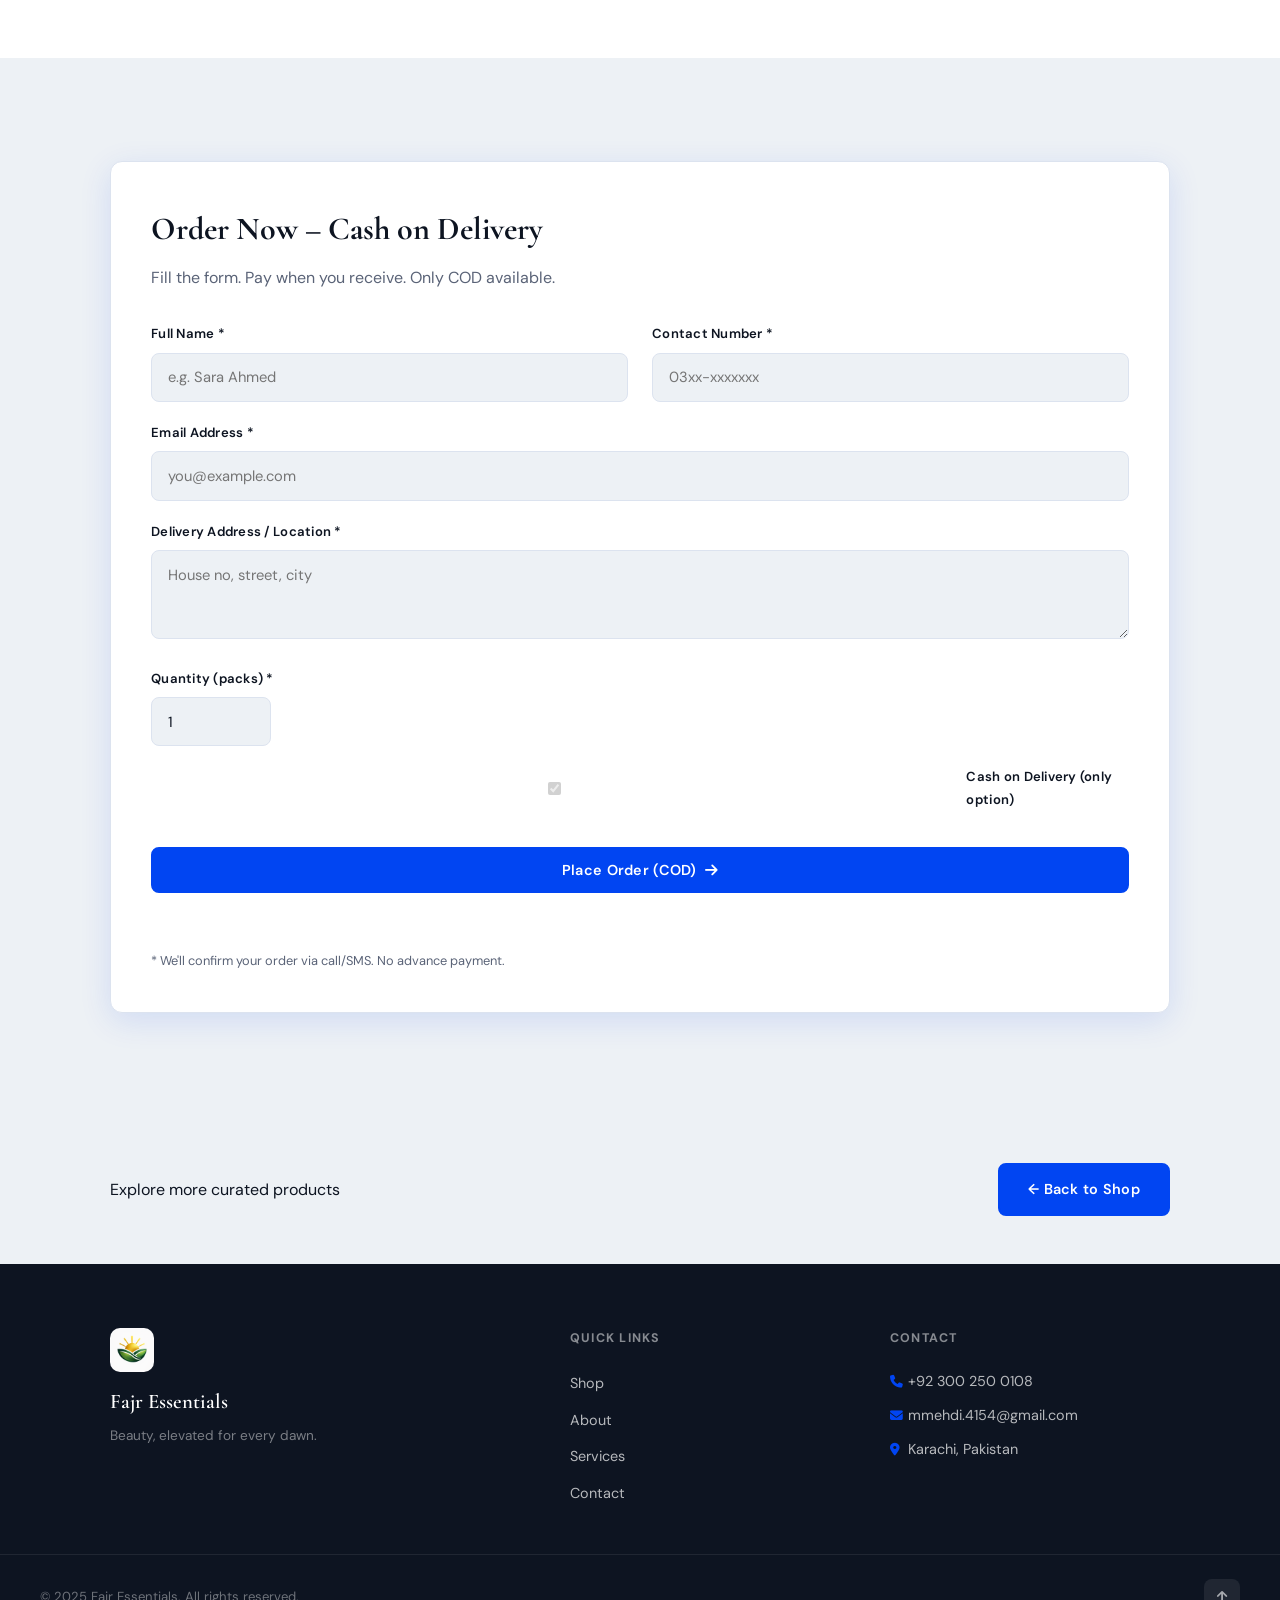
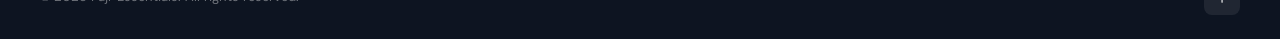
==== commit 02e7f8b2: "Fajr Essentials 2.0" ====
--- a/waves.html
+++ b/waves.html
@@ -1,374 +1 @@
-<!DOCTYPE html>
-<html lang="en">
-<head>
-  <meta charset="UTF-8" />
-  <meta name="viewport" content="width=device-width, initial-scale=1.0" />
-  <title>Waves Beauty Soap | Fajr Essentials</title>
-  <meta name="description" content="Waves Beauty Soap by Fajr Essentials – enriched with natural oils and Vitamin E. Gentle, hydrating, and dermatologist-tested for all skin types. PKR 850." />
-
-  <!-- Favicon -->
-  <link rel="icon" type="image/png" href="logo.png" />
-  <link rel="apple-touch-icon" href="logo.png" />
-
-  <!-- Open Graph -->
-  <meta property="og:title" content="Waves Beauty Soap | Fajr Essentials" />
-  <meta property="og:description" content="Enriched with natural oils and Vitamin E. Gentle, hydrating, dermatologist-tested." />
-  <meta property="og:image" content="logo.png" />
-  <meta property="og:type" content="product" />
-
-  <!-- Google Fonts -->
-  <link rel="preconnect" href="https://fonts.googleapis.com" />
-  <link rel="preconnect" href="https://fonts.gstatic.com" crossorigin />
-  <link href="https://fonts.googleapis.com/css2?family=Cormorant+Garamond:ital,wght@0,400;0,600;1,400&family=DM+Sans:wght@300;400;500;600&display=swap" rel="stylesheet" />
-
-  <!-- Font Awesome -->
-  <link rel="stylesheet" href="https://cdnjs.cloudflare.com/ajax/libs/font-awesome/6.5.0/css/all.min.css" />
-
-  <link rel="stylesheet" href="styles.css" />
-</head>
-<body>
-
-  <!-- ========== HEADER (shared) ========== -->
-  <header class="site-header">
-    <div class="container header-inner">
-      <a href="index.html" class="logo-link">
-        <img src="logo.png" alt="Fajr Essentials" class="logo-img" />
-        <span class="logo-text">Fajr Essentials</span>
-      </a>
-
-      <!-- Desktop Nav -->
-      <nav class="main-nav" aria-label="Main navigation">
-        <a href="index.html#shop" class="nav-link">Shopping</a>
-        <a href="index.html#about" class="nav-link">About</a>
-        <a href="index.html#services" class="nav-link">Services</a>
-        <a href="index.html#contact" class="nav-link">Contact</a>
-      </nav>
-
-      <!-- Mobile Hamburger (CSS-only) -->
-      <label class="hamburger" for="nav-toggle" aria-label="Toggle menu">
-        <span></span><span></span><span></span>
-      </label>
-      <input type="checkbox" id="nav-toggle" class="nav-toggle-check" hidden />
-
-      <nav class="mobile-nav" aria-label="Mobile navigation">
-        <label for="nav-toggle" class="mobile-nav-close" aria-label="Close menu">
-          <i class="fa fa-times"></i>
-        </label>
-        <a href="index.html#shop" class="mobile-nav-link">Shopping</a>
-        <a href="index.html#about" class="mobile-nav-link">About</a>
-        <a href="index.html#services" class="mobile-nav-link">Services</a>
-        <a href="index.html#contact" class="mobile-nav-link">Contact</a>
-      </nav>
-      <label class="mobile-overlay" for="nav-toggle"></label>
-    </div>
-  </header>
-
-  <main>
-
-    <!-- ========== BREADCRUMB ========== -->
-    <div class="breadcrumb">
-      <div class="container">
-        <a href="index.html">Home</a>
-        <span>›</span>
-        <a href="index.html#shop">Shop</a>
-        <span>›</span>
-        Waves Beauty Soap
-      </div>
-    </div>
-
-    <!-- ========== PRODUCT DETAIL ========== -->
-    <section class="product-detail">
-      <div class="container product-detail-grid">
-
-        <!-- Product Image -->
-        <div class="product-detail-img-wrap">
-          <img
-            src="https://images.unsplash.com/photo-1607006344380-b6775a0824a7?w=900&q=80"
-            alt="Waves Beauty Soap bar on a clean white marble surface with natural botanicals"
-            class="product-detail-img"
-            loading="eager"
-          />
-        </div>
-
-        <!-- Product Info -->
-        <div class="product-detail-info">
-          <p class="detail-eyebrow">Fajr Essentials</p>
-          <h1 class="detail-title">Waves Beauty Soap</h1>
-
-          <p class="detail-price">
-            PKR 850
-            <span>PKR 1,100</span>
-          </p>
-
-          <p class="detail-desc">
-            Waves Beauty Soap is enriched with natural oils and Vitamin E to gently cleanse and deeply nourish your skin without over‑drying. Formulated for everyday use, it leaves your skin feeling soft, balanced, and refreshed. Suitable for all skin types including sensitive skin. Net weight: 100g.
-          </p>
-
-          <!-- Key Features -->
-          <div class="detail-features">
-            <h4>Key Features</h4>
-            <ul>
-              <li>Infused with Vitamin E and cold‑pressed natural oils for deep nourishment</li>
-              <li>Gentle, soap‑free formula that preserves the skin's natural moisture barrier</li>
-              <li>Dermatologist‑tested and hypoallergenic — safe for sensitive skin</li>
-              <li>Free from harsh sulfates, parabens, and artificial dyes</li>
-              <li>Subtle, long‑lasting fragrance inspired by ocean freshness</li>
-              <li>Eco‑conscious packaging — 100% recyclable wrapping</li>
-              <li>Suitable for face and body use; 100g bar lasts up to 6 weeks</li>
-            </ul>
-          </div>
-
-          <!-- Add to Cart -->
-          <div class="add-to-cart-section">
-            <button class="btn-cart" onclick="handleAddToCart(this)" aria-label="Add Waves Beauty Soap to cart">
-              <i class="fa fa-shopping-bag"></i> Add to Cart
-            </button>
-            <button class="btn-wishlist" aria-label="Add to wishlist">
-              <i class="fa-regular fa-heart"></i>
-            </button>
-          </div>
-
-          <!-- Delivery Info -->
-          <div class="delivery-info">
-            <i class="fa fa-truck"></i>
-            <span>Free delivery on orders over <strong>PKR 2,000</strong>. Ships within 2–4 business days.</span>
-          </div>
-
-          <!-- Trust Badges -->
-          <div class="trust-badges">
-            <div class="badge">
-              <i class="fa fa-shield-halved"></i>
-              <span>100% Authentic</span>
-            </div>
-            <div class="badge">
-              <i class="fa fa-rotate-left"></i>
-              <span>Easy Returns</span>
-            </div>
-            <div class="badge">
-              <i class="fa fa-lock"></i>
-              <span>Secure Checkout</span>
-            </div>
-          </div>
-        </div>
-
-      </div>
-    </section>
-
-    <!-- ========== PRODUCT DETAILS TABS ========== -->
-    <section class="section section--alt">
-      <div class="container">
-        <div class="tabs">
-          <button class="tab-btn active" onclick="switchTab(this, 'ingredients')">Ingredients</button>
-          <button class="tab-btn" onclick="switchTab(this, 'howto')">How to Use</button>
-          <button class="tab-btn" onclick="switchTab(this, 'shipping')">Shipping & Returns</button>
-        </div>
-
-        <div id="tab-ingredients" class="tab-panel active">
-          <h3>Full Ingredient List</h3>
-          <p>Sodium Cocoate, Aqua, Glycerin, Olea Europaea (Olive) Oil, Tocopheryl Acetate (Vitamin E), Aloe Barbadensis Leaf Juice, Fragrance, Sodium Chloride, Citric Acid, Titanium Dioxide. All ingredients are ethically sourced and cruelty‑free.</p>
-        </div>
-
-        <div id="tab-howto" class="tab-panel">
-          <h3>How to Use</h3>
-          <ol class="howto-list">
-            <li>Wet your hands or body with warm water.</li>
-            <li>Lather the soap bar between your palms to create a rich foam.</li>
-            <li>Apply gently in circular motions over skin. Avoid the eye area.</li>
-            <li>Rinse thoroughly with water and pat dry.</li>
-            <li>Follow with your favourite moisturiser for best results.</li>
-          </ol>
-          <p class="tab-note">For best preservation, store the soap on a well‑draining soap dish away from direct water.</p>
-        </div>
-
-        <div id="tab-shipping" class="tab-panel">
-          <h3>Shipping</h3>
-          <p>We ship nationwide across Pakistan. Standard delivery takes 2–4 business days. Free shipping on orders over PKR 2,000. Express same‑day delivery available in Karachi for orders placed before 12 PM.</p>
-          <h3 style="margin-top:1.5rem;">Returns</h3>
-          <p>We accept returns within 7 days of delivery for unopened, sealed products. Contact us at <a href="mailto:mmehdi.4154@gmail.com" style="color:var(--primary)">mmehdi.4154@gmail.com</a> to initiate a return.</p>
-        </div>
-      </div>
-    </section>
-
-    <!-- ========== BACK TO SHOP CTA ========== -->
-    <section class="section cta-strip">
-      <div class="container cta-inner">
-        <p class="cta-text">Explore more curated products</p>
-        <a href="index.html#shop" class="btn btn-primary">← Back to Shop</a>
-      </div>
-    </section>
-
-  </main>
-
-  <!-- ========== FOOTER (shared) ========== -->
-  <footer class="site-footer">
-    <div class="container footer-grid">
-      <div class="footer-brand">
-        <img src="logo.png" alt="Fajr Essentials" class="footer-logo" />
-        <p class="footer-brand-name">Fajr Essentials</p>
-        <p class="footer-tagline">Beauty, elevated for every dawn.</p>
-      </div>
-
-      <div class="footer-col">
-        <h4 class="footer-heading">Quick Links</h4>
-        <ul class="footer-links">
-          <li><a href="index.html#shop">Shop</a></li>
-          <li><a href="index.html#about">About</a></li>
-          <li><a href="index.html#services">Services</a></li>
-          <li><a href="index.html#contact">Contact</a></li>
-        </ul>
-      </div>
-
-      <div class="footer-col">
-        <h4 class="footer-heading">Contact</h4>
-        <ul class="footer-links footer-contact">
-          <li><a href="tel:+923002500108"><i class="fa fa-phone"></i> +92 300 250 0108</a></li>
-          <li><a href="mailto:mmehdi.4154@gmail.com"><i class="fa fa-envelope"></i> mmehdi.4154@gmail.com</a></li>
-          <li><span><i class="fa fa-location-dot"></i> Karachi, Pakistan</span></li>
-        </ul>
-      </div>
-    </div>
-
-    <div class="footer-bottom">
-      <p>&copy; 2025 Fajr Essentials. All rights reserved.</p>
-      <a href="#" class="back-top" aria-label="Back to top"><i class="fa fa-arrow-up"></i></a>
-    </div>
-  </footer>
-
-  <!-- ========== WAVES.HTML PAGE STYLES ========== -->
-  <style>
-    /* Trust badges */
-    .trust-badges {
-      display: flex;
-      gap: 1.5rem;
-      margin-top: 1.5rem;
-      flex-wrap: wrap;
-    }
-    .badge {
-      display: flex;
-      align-items: center;
-      gap: 0.45rem;
-      font-size: 0.8rem;
-      color: var(--ink-muted);
-      font-weight: 500;
-    }
-    .badge i { color: var(--primary); }
-
-    /* Tabs */
-    .tabs {
-      display: flex;
-      gap: 0;
-      border-bottom: 2px solid var(--border);
-      margin-bottom: 2rem;
-      overflow-x: auto;
-    }
-    .tab-btn {
-      background: none;
-      border: none;
-      padding: 0.85rem 1.5rem;
-      font-family: var(--font-body);
-      font-size: 0.9rem;
-      font-weight: 500;
-      color: var(--ink-muted);
-      cursor: pointer;
-      border-bottom: 2px solid transparent;
-      margin-bottom: -2px;
-      transition: color var(--transition), border-color var(--transition);
-      white-space: nowrap;
-    }
-    .tab-btn.active { color: var(--primary); border-bottom-color: var(--primary); }
-    .tab-btn:hover { color: var(--primary); }
-
-    .tab-panel { display: none; }
-    .tab-panel.active { display: block; }
-    .tab-panel h3 {
-      font-family: var(--font-display);
-      font-size: 1.35rem;
-      font-weight: 600;
-      margin-bottom: 1rem;
-      color: var(--ink);
-    }
-    .tab-panel p { color: var(--ink-muted); font-size: 0.93rem; line-height: 1.8; }
-    .howto-list {
-      list-style: decimal;
-      padding-left: 1.25rem;
-      display: flex;
-      flex-direction: column;
-      gap: 0.6rem;
-      color: var(--ink-muted);
-      font-size: 0.93rem;
-      line-height: 1.7;
-      margin-bottom: 1rem;
-    }
-    .tab-note {
-      background: #f0f5ff;
-      border-left: 3px solid var(--primary);
-      padding: 0.75rem 1rem;
-      border-radius: 0 8px 8px 0;
-      font-size: 0.85rem !important;
-    }
-
-    /* CTA Strip */
-    .cta-strip { padding-block: 3rem; }
-    .cta-inner {
-      display: flex;
-      align-items: center;
-      justify-content: space-between;
-      gap: 1.5rem;
-      flex-wrap: wrap;
-    }
-    .cta-text {
-      font-family: var(--font-display);
-      font-size: 1.75rem;
-      font-weight: 600;
-      color: var(--ink);
-    }
-  </style>
-
-  <!-- ========== SCRIPTS ========== -->
-  <script>
-    // Tab switcher
-    function switchTab(btn, tabId) {
-      document.querySelectorAll('.tab-btn').forEach(b => b.classList.remove('active'));
-      document.querySelectorAll('.tab-panel').forEach(p => p.classList.remove('active'));
-      btn.classList.add('active');
-      document.getElementById('tab-' + tabId).classList.add('active');
-    }
-
-    // Add to cart demo handler
-    function handleAddToCart(btn) {
-      btn.innerHTML = '<i class="fa fa-check"></i> Added!';
-      btn.style.background = '#16a34a';
-      btn.style.borderColor = '#16a34a';
-      btn.disabled = true;
-      setTimeout(() => {
-        btn.innerHTML = '<i class="fa fa-shopping-bag"></i> Add to Cart';
-        btn.style.background = '';
-        btn.style.borderColor = '';
-        btn.disabled = false;
-      }, 2500);
-    }
-
-    // Mobile nav: close on link click
-    document.querySelectorAll('.mobile-nav-link').forEach(link => {
-      link.addEventListener('click', () => {
-        document.getElementById('nav-toggle').checked = false;
-      });
-    });
-  </script>
-
-  <!--Start of Tawk.to Script-->
-  <script type="text/javascript">
-    var Tawk_API=Tawk_API||{}, Tawk_LoadStart=new Date();
-    (function(){
-      var s1=document.createElement("script"),s0=document.getElementsByTagName("script")[0];
-      s1.async=true;
-      s1.src='https://embed.tawk.to/66ed9bb94cbc4814f7dc1e98/1i882gk47';
-      s1.charset='UTF-8';
-      s1.setAttribute('crossorigin','*');
-      s0.parentNode.insertBefore(s1,s0);
-    })();
-  </script>
-  <!--End of Tawk.to Script-->
-
-</body>
-</html>
+<!DOCTYPE html><html lang="en"><head><meta charset="UTF-8"><meta name="viewport" content="width=device-width,initial-scale=1.0"><title>Waves Beauty Soap Rose 5+1 Value Pack | Fajr Essentials</title><meta name="description" content="Waves Beauty Soap Rose 5+1 Value Pack – 6×80g bars, rose protein formula. PKR 500 only. Cash on delivery. Fajr Essentials."><link rel="icon" type="image/png" href="logo.png"><link rel="apple-touch-icon" href="logo.png"><meta property="og:title" content="Waves Beauty Soap Rose 5+1 Value Pack | Fajr Essentials"><meta property="og:description" content="6 bars for the price of 5. Rose protein, moisturizing, Halal certified. PKR 500."><meta property="og:image" content="product.png"><meta property="og:type" content="product"><link rel="preconnect" href="https://fonts.googleapis.com"><link rel="preconnect" href="https://fonts.gstatic.com" crossorigin><link href="https://fonts.googleapis.com/css2?family=Cormorant+Garamond:ital,wght@0,400;0,600;1,400&family=DM+Sans:wght@300;400;500;600&display=swap" rel="stylesheet"><link rel="stylesheet" href="https://cdnjs.cloudflare.com/ajax/libs/font-awesome/6.5.0/css/all.min.css"><link rel="stylesheet" href="styles.css"></head><body><header class="site-header"><div class="container header-inner"><a href="index.html" class="logo-link"><img src="logo.png" alt="Fajr Essentials" class="logo-img"><span class="logo-text">Fajr Essentials</span></a><nav class="main-nav" aria-label="Main navigation"><a href="index.html#shop" class="nav-link">Shopping</a><a href="index.html#about" class="nav-link">About</a><a href="index.html#services" class="nav-link">Services</a><a href="index.html#contact" class="nav-link">Contact</a></nav><label class="hamburger" for="nav-toggle" aria-label="Toggle menu"><span></span><span></span><span></span></label><input type="checkbox" id="nav-toggle" class="nav-toggle-check" hidden><nav class="mobile-nav" aria-label="Mobile navigation"><label for="nav-toggle" class="mobile-nav-close" aria-label="Close menu"><i class="fa fa-times"></i></label><a href="index.html#shop" class="mobile-nav-link">Shopping</a><a href="index.html#about" class="mobile-nav-link">About</a><a href="index.html#services" class="mobile-nav-link">Services</a><a href="index.html#contact" class="mobile-nav-link">Contact</a></nav><label class="mobile-overlay" for="nav-toggle"></label></div></header><main><div class="breadcrumb"><div class="container"><a href="index.html">Home</a><span>›</span><a href="index.html#shop">Shop</a><span>›</span> Waves Beauty Soap Rose 5+1</div></div><section class="product-detail"><div class="container product-detail-grid"><div class="product-detail-img-wrap"><img src="product.png" alt="Waves Beauty Soap Rose 5+1 Value Pack – 6 bars" class="product-detail-img" loading="eager"></div><div class="product-detail-info"><p class="detail-eyebrow">Fajr Essentials · 5+1 FREE</p><h1 class="detail-title">Waves Beauty Soap Rose 5+1 Value Pack | 6×80g Bars</h1><p class="detail-price">PKR 500 <span>PKR 600</span></p><p class="detail-desc">✨ Waves Beauty Soap — Rose 5+1 Value Pack. 6 bars × 80g. Pay for 5, get 1 FREE. Enriched with Rose Protein to gently cleanse, moisturize, and leave a delicate rose fragrance that lasts. Perfect for daily use, normal to sensitive skin. Halal & PSQCA certified. Made in Pakistan by Copamo International.</p><div class="detail-features"><h4>Key Features</h4><ul><li>🌹 Rose Protein Formula – nourishes while cleansing</li><li>💧 Rich, creamy lather – rinses clean without residue</li><li>🌸 Long-lasting fresh rose fragrance</li><li>✅ Halal & Pakistan Standards certified</li><li>📦 Zero-damage packaging – arrives perfect</li><li>🏷️ PKR 83/bar – 45% cheaper than Lux/Dove</li></ul></div><div class="add-to-cart-section"><button class="btn-cart" onclick="handleAddToCart(this)" aria-label="Add Waves Beauty Soap to cart"><i class="fa fa-shopping-bag"></i> Add to Cart</button><button class="btn-wishlist" aria-label="Add to wishlist"><i class="fa-regular fa-heart"></i></button></div><div class="delivery-info"><i class="fa fa-truck"></i><span>Free delivery on orders over <strong>PKR 2,000</strong>. Ships within 2–4 business days.</span></div><div class="trust-badges"><div class="badge"><i class="fa fa-shield-halved"></i><span>100% Authentic</span></div><div class="badge"><i class="fa fa-rotate-left"></i><span>Easy Returns</span></div><div class="badge"><i class="fa fa-lock"></i><span>Secure Checkout</span></div></div></div></div></section><section class="section section--alt"><div class="container"><div class="tabs"><button class="tab-btn active" onclick="switchTab(this,'ingredients')">Ingredients</button><button class="tab-btn" onclick="switchTab(this,'howto')">How to Use</button><button class="tab-btn" onclick="switchTab(this,'shipping')">Shipping & Returns</button></div><div id="tab-ingredients" class="tab-panel active"><h3>Full Ingredient List</h3><p>Sodium Palmitate, Sodium Palm Kernelate, Glycerin, Perfume, Lauric Acid, Sodium Chloride, Titanium Dioxide, Sodium Lactate, Petrolatum, Stearic Acid, Disodium Phosphate, Tetrasodium Etidronate, Tetrasodium EDTA. Glycerin & Petrolatum provide moisture retention. No bleaching agents, no harsh additives.</p></div><div id="tab-howto" class="tab-panel"><h3>How to Use</h3><ol class="howto-list"><li>Wet skin and soap bar.</li><li>Rub between palms to create rich lather.</li><li>Massage gently in circular motions.</li><li>Rinse thoroughly and pat dry.</li><li>Store in a dry soap dish to extend bar life.</li></ol><p class="tab-note">For best results, use daily. Suitable for face and body.</p></div><div id="tab-shipping" class="tab-panel"><h3>Shipping</h3><p>We ship nationwide across Pakistan. Standard delivery 2–4 business days. Free shipping on orders over PKR 2,000. Express same‑day delivery in Karachi for orders before 12 PM.</p><h3 style="margin-top:1.5rem;">Returns</h3><p>Unopened, sealed products may be returned within 7 days. Contact <a href="mailto:mmehdi.4154@gmail.com" style="color:var(--primary)">mmehdi.4154@gmail.com</a>.</p></div></div></section><section class="section"><div class="container"><div class="order-form-wrapper" style="background:var(--surface);border-radius:var(--radius-card);padding:2.5rem;box-shadow:var(--shadow-md);border:1px solid var(--border);"><h2 style="font-family:var(--font-display);font-size:2rem;margin-bottom:0.5rem;color:var(--ink);">Order Now – Cash on Delivery</h2><p style="color:var(--ink-muted);margin-bottom:2rem;">Fill the form. Pay when you receive. Only COD available.</p><form id="order-form" action="https://formsubmit.co/dcd0b6a1a624af317f616c3d43d1a654" method="POST"><input type="hidden" name="_subject" value="New Order - Waves Beauty Soap 5+1"><input type="hidden" name="_template" value="table"><input type="hidden" name="_captcha" value="false"><input type="hidden" name="_autoresponse" value="Thank you for your order! We have received your request for Waves Beauty Soap Rose 5+1. Our team will contact you shortly to confirm delivery details. Payment: Cash on Delivery."><input type="hidden" name="product" value="Waves Beauty Soap Rose 5+1 Value Pack (6x80g)"><input type="hidden" name="price" value="PKR 500"><div class="form-row" style="display:grid;grid-template-columns:1fr 1fr;gap:1.5rem;"><div class="form-group"><label for="fullname">Full Name *</label><input type="text" id="fullname" name="fullname" class="form-input" placeholder="e.g. Sara Ahmed" required></div><div class="form-group"><label for="phone">Contact Number *</label><input type="tel" id="phone" name="phone" class="form-input" placeholder="03xx-xxxxxxx" required></div></div><div class="form-group"><label for="email">Email Address *</label><input type="email" id="email" name="email" class="form-input" placeholder="you@example.com" required></div><div class="form-group"><label for="address">Delivery Address / Location *</label><textarea id="address" name="address" rows="3" class="form-input" placeholder="House no, street, city" required></textarea></div><div class="form-group"><label for="quantity">Quantity (packs) *</label><input type="number" id="quantity" name="quantity" min="1" value="1" class="form-input" style="max-width:120px;" required></div><div class="form-group"><label style="display:flex;align-items:center;gap:0.5rem;"><input type="checkbox" checked disabled> Cash on Delivery (only option)</label></div><button type="submit" class="btn btn-primary btn-full" style="margin-top:1rem;">Place Order (COD) <i class="fa fa-arrow-right"></i></button><p class="form-success" id="order-success" style="margin-top:1rem;"></p></form><p style="font-size:0.8rem;color:var(--ink-muted);margin-top:1.5rem;">* We'll confirm your order via call/SMS. No advance payment.</p></div></div></section><section class="section cta-strip"><div class="container cta-inner"><p class="cta-text">Explore more curated products</p><a href="index.html#shop" class="btn btn-primary">← Back to Shop</a></div></section></main><footer class="site-footer"><div class="container footer-grid"><div class="footer-brand"><img src="logo.png" alt="Fajr Essentials" class="footer-logo"><p class="footer-brand-name">Fajr Essentials</p><p class="footer-tagline">Beauty, elevated for every dawn.</p></div><div class="footer-col"><h4 class="footer-heading">Quick Links</h4><ul class="footer-links"><li><a href="index.html#shop">Shop</a></li><li><a href="index.html#about">About</a></li><li><a href="index.html#services">Services</a></li><li><a href="index.html#contact">Contact</a></li></ul></div><div class="footer-col"><h4 class="footer-heading">Contact</h4><ul class="footer-links footer-contact"><li><a href="tel:+923002500108"><i class="fa fa-phone"></i> +92 300 250 0108</a></li><li><a href="mailto:mmehdi.4154@gmail.com"><i class="fa fa-envelope"></i> mmehdi.4154@gmail.com</a></li><li><span><i class="fa fa-location-dot"></i> Karachi, Pakistan</span></li></ul></div></div><div class="footer-bottom"><p>&copy; 2025 Fajr Essentials. All rights reserved.</p><a href="#" class="back-top" aria-label="Back to top"><i class="fa fa-arrow-up"></i></a></div></footer><style>.order-form-wrapper .form-input{width:100%;padding:0.85rem 1rem;border:1.5px solid var(--border);border-radius:8px;background:var(--bg);font-family:var(--font-body);}.trust-badges{display:flex;gap:1.5rem;margin-top:1.5rem;}.badge{display:flex;align-items:center;gap:0.45rem;font-size:0.8rem;color:var(--ink-muted);}.badge i{color:var(--primary);}.tabs{display:flex;border-bottom:2px solid var(--border);margin-bottom:2rem;}.tab-btn{background:none;border:none;padding:0.85rem 1.5rem;font-family:var(--font-body);font-size:0.9rem;font-weight:500;color:var(--ink-muted);cursor:pointer;border-bottom:2px solid transparent;margin-bottom:-2px;}.tab-btn.active{color:var(--primary);border-bottom-color:var(--primary);}.tab-panel{display:none;}.tab-panel.active{display:block;}.howto-list{list-style:decimal;padding-left:1.25rem;color:var(--ink-muted);}.tab-note{background:#f0f5ff;border-left:3px solid var(--primary);padding:0.75rem 1rem;border-radius:0 8px 8px 0;}.cta-strip{padding-block:3rem;}.cta-inner{display:flex;align-items:center;justify-content:space-between;gap:1.5rem;}</style><script>function switchTab(btn,tabId){document.querySelectorAll('.tab-btn').forEach(b=>b.classList.remove('active'));document.querySelectorAll('.tab-panel').forEach(p=>p.classList.remove('active'));btn.classList.add('active');document.getElementById('tab-'+tabId).classList.add('active');}function handleAddToCart(btn){btn.innerHTML='<i class="fa fa-check"></i> Added!';btn.style.background='#16a34a';btn.style.borderColor='#16a34a';btn.disabled=true;setTimeout(()=>{btn.innerHTML='<i class="fa fa-shopping-bag"></i> Add to Cart';btn.style.background='';btn.style.borderColor='';btn.disabled=false;},2500);}document.querySelectorAll('.mobile-nav-link').forEach(l=>l.addEventListener('click',()=>document.getElementById('nav-toggle').checked=false));const orderForm=document.getElementById('order-form');if(orderForm){orderForm.addEventListener('submit',function(e){e.preventDefault();const successMsg=document.getElementById('order-success');successMsg.textContent='✓ Order request sent! We will contact you shortly to confirm delivery.';successMsg.style.color='#0145f2';orderForm.submit();});}</script><script type="text/javascript">var Tawk_API=Tawk_API||{},Tawk_LoadStart=new Date();(function(){var s1=document.createElement("script"),s0=document.getElementsByTagName("script")[0];s1.async=true;s1.src='https://embed.tawk.to/66ed9bb94cbc4814f7dc1e98/1i882gk47';s1.charset='UTF-8';s1.setAttribute('crossorigin','*');s0.parentNode.insertBefore(s1,s0);})();</script></body></html>
--- a/styles.css
+++ b/styles.css
@@ -1,911 +1 @@
-/* ============================================================
-   FAJR ESSENTIALS — Shared Stylesheet
-   Brand: #edf1f5 (bg-light) | #0145f2 (primary blue)
-   Tone: Luxury-minimal with editorial typography
-   ============================================================ */
-
-/* ---------- CSS Variables ---------- */
-:root {
-  --bg:          #edf1f5;
-  --primary:     #0145f2;
-  --primary-dk:  #0038c7;
-  --ink:         #0d1421;
-  --ink-muted:   #5a6377;
-  --surface:     #ffffff;
-  --border:      #dce3ef;
-  --radius-card: 12px;
-  --radius-btn:  8px;
-  --shadow-sm:   0 2px 10px rgba(1,69,242,0.07);
-  --shadow-md:   0 8px 32px rgba(1,69,242,0.12);
-  --shadow-lift: 0 20px 48px rgba(1,69,242,0.16);
-  --font-display: 'Cormorant Garamond', Georgia, serif;
-  --font-body:    'DM Sans', -apple-system, BlinkMacSystemFont, sans-serif;
-  --transition:  0.25s cubic-bezier(0.4, 0, 0.2, 1);
-  --header-h:    72px;
-}
-
-/* ---------- Reset & Base ---------- */
-*, *::before, *::after { box-sizing: border-box; margin: 0; padding: 0; }
-
-html {
-  scroll-behavior: smooth;
-  font-size: 16px;
-}
-
-body {
-  font-family: var(--font-body);
-  background: var(--bg);
-  color: var(--ink);
-  line-height: 1.7;
-  -webkit-font-smoothing: antialiased;
-}
-
-img { display: block; max-width: 100%; height: auto; }
-a  { color: inherit; text-decoration: none; }
-ul { list-style: none; }
-
-/* ---------- Container ---------- */
-.container {
-  width: 100%;
-  max-width: 1140px;
-  margin-inline: auto;
-  padding-inline: clamp(1.25rem, 5vw, 2.5rem);
-}
-
-/* ============================================================
-   BUTTONS
-   ============================================================ */
-.btn {
-  display: inline-flex;
-  align-items: center;
-  gap: 0.5rem;
-  padding: 0.75rem 1.75rem;
-  border-radius: var(--radius-btn);
-  font-family: var(--font-body);
-  font-size: 0.9rem;
-  font-weight: 600;
-  letter-spacing: 0.02em;
-  cursor: pointer;
-  border: 2px solid transparent;
-  transition: transform var(--transition), box-shadow var(--transition), background var(--transition), color var(--transition), border-color var(--transition);
-}
-.btn:focus-visible { outline: 3px solid var(--primary); outline-offset: 3px; }
-
-.btn-primary {
-  background: var(--primary);
-  color: #fff;
-  border-color: var(--primary);
-}
-.btn-primary:hover {
-  background: var(--primary-dk);
-  border-color: var(--primary-dk);
-  transform: translateY(-2px);
-  box-shadow: var(--shadow-md);
-}
-
-.btn-secondary {
-  background: transparent;
-  color: var(--primary);
-  border-color: var(--primary);
-}
-.btn-secondary:hover {
-  background: var(--primary);
-  color: #fff;
-  transform: translateY(-2px);
-}
-
-.btn-sm { padding: 0.5rem 1.2rem; font-size: 0.82rem; }
-.btn-full { width: 100%; justify-content: center; }
-
-/* ============================================================
-   HEADER
-   ============================================================ */
-.site-header {
-  position: sticky;
-  top: 0;
-  z-index: 900;
-  background: rgba(237,241,245,0.9);
-  backdrop-filter: blur(16px);
-  -webkit-backdrop-filter: blur(16px);
-  border-bottom: 1px solid var(--border);
-  height: var(--header-h);
-}
-
-.header-inner {
-  display: flex;
-  align-items: center;
-  justify-content: space-between;
-  height: 100%;
-}
-
-/* Logo */
-.logo-link {
-  display: flex;
-  align-items: center;
-  gap: 0.6rem;
-}
-.logo-img {
-  width: 38px;
-  height: 38px;
-  object-fit: contain;
-  border-radius: 8px;
-}
-.logo-text {
-  font-family: var(--font-display);
-  font-size: 1.35rem;
-  font-weight: 600;
-  color: var(--ink);
-  letter-spacing: 0.01em;
-}
-
-/* Desktop Nav */
-.main-nav {
-  display: flex;
-  gap: 2rem;
-}
-.nav-link {
-  font-size: 0.9rem;
-  font-weight: 500;
-  color: var(--ink-muted);
-  position: relative;
-  padding-bottom: 2px;
-  transition: color var(--transition);
-}
-.nav-link::after {
-  content: '';
-  position: absolute;
-  bottom: -2px;
-  left: 0;
-  width: 0;
-  height: 2px;
-  background: var(--primary);
-  transition: width var(--transition);
-  border-radius: 2px;
-}
-.nav-link:hover { color: var(--primary); }
-.nav-link:hover::after { width: 100%; }
-
-/* Hamburger (CSS-only) */
-.hamburger {
-  display: none;
-  flex-direction: column;
-  gap: 5px;
-  cursor: pointer;
-  padding: 6px;
-  z-index: 950;
-}
-.hamburger span {
-  display: block;
-  width: 24px;
-  height: 2px;
-  background: var(--ink);
-  border-radius: 2px;
-  transition: transform var(--transition), opacity var(--transition);
-}
-.nav-toggle-check { display: none; }
-
-/* Mobile Nav Drawer */
-.mobile-nav {
-  position: fixed;
-  inset: 0 0 0 auto;
-  width: 280px;
-  background: var(--surface);
-  padding: 2rem 1.5rem;
-  display: flex;
-  flex-direction: column;
-  gap: 0.5rem;
-  transform: translateX(100%);
-  transition: transform 0.35s cubic-bezier(0.4, 0, 0.2, 1);
-  z-index: 910;
-  box-shadow: -8px 0 32px rgba(1,69,242,0.12);
-}
-.mobile-nav-close {
-  align-self: flex-end;
-  font-size: 1.2rem;
-  cursor: pointer;
-  color: var(--ink-muted);
-  margin-bottom: 1.5rem;
-  transition: color var(--transition);
-}
-.mobile-nav-close:hover { color: var(--primary); }
-.mobile-nav-link {
-  font-size: 1.15rem;
-  font-weight: 500;
-  color: var(--ink);
-  padding: 0.85rem 0.5rem;
-  border-bottom: 1px solid var(--border);
-  transition: color var(--transition);
-}
-.mobile-nav-link:hover { color: var(--primary); }
-
-/* Overlay */
-.mobile-overlay {
-  display: none;
-  position: fixed;
-  inset: 0;
-  background: rgba(13,20,33,0.35);
-  z-index: 905;
-  cursor: pointer;
-}
-
-/* Toggle state */
-.nav-toggle-check:checked ~ .mobile-nav { transform: translateX(0); }
-.nav-toggle-check:checked ~ .mobile-overlay { display: block; }
-
-/* ============================================================
-   SECTIONS — shared utilities
-   ============================================================ */
-.section { padding-block: clamp(4rem, 8vw, 7rem); }
-.section--alt { background: var(--surface); }
-
-.section-header {
-  text-align: center;
-  margin-bottom: 3.5rem;
-}
-.section-tag {
-  display: inline-block;
-  font-size: 0.75rem;
-  font-weight: 600;
-  letter-spacing: 0.12em;
-  text-transform: uppercase;
-  color: var(--primary);
-  margin-bottom: 0.75rem;
-}
-.section-title {
-  font-family: var(--font-display);
-  font-size: clamp(2rem, 4vw, 3rem);
-  font-weight: 600;
-  line-height: 1.15;
-  color: var(--ink);
-  margin-bottom: 0.75rem;
-}
-.section-sub {
-  font-size: 1rem;
-  color: var(--ink-muted);
-  max-width: 480px;
-  margin-inline: auto;
-}
-
-/* ============================================================
-   HERO
-   ============================================================ */
-.hero {
-  min-height: calc(90vh - var(--header-h));
-  display: grid;
-  grid-template-columns: 1fr 1fr;
-  align-items: center;
-  gap: 3rem;
-  padding-inline: clamp(1.25rem, 5vw, 2.5rem);
-  max-width: 1140px;
-  margin-inline: auto;
-  padding-block: 4rem;
-}
-
-.hero-content { z-index: 1; }
-
-.hero-eyebrow {
-  font-size: 0.78rem;
-  font-weight: 600;
-  letter-spacing: 0.14em;
-  text-transform: uppercase;
-  color: var(--primary);
-  margin-bottom: 1rem;
-}
-.hero-title {
-  font-family: var(--font-display);
-  font-size: clamp(3rem, 6vw, 5.5rem);
-  line-height: 1.05;
-  font-weight: 600;
-  color: var(--ink);
-  margin-bottom: 1.25rem;
-}
-.hero-title em {
-  font-style: italic;
-  color: var(--primary);
-}
-.hero-sub {
-  font-size: 1.05rem;
-  color: var(--ink-muted);
-  max-width: 420px;
-  margin-bottom: 2rem;
-  line-height: 1.75;
-}
-
-.hero-visual {
-  position: relative;
-  display: flex;
-  justify-content: center;
-  align-items: center;
-}
-.hero-blob {
-  position: absolute;
-  width: 88%;
-  aspect-ratio: 1;
-  background: linear-gradient(135deg, #c9d8ff 0%, #edf1f5 100%);
-  border-radius: 60% 40% 70% 30% / 50% 60% 40% 60%;
-  z-index: 0;
-  animation: blob-morph 8s ease-in-out infinite;
-}
-@keyframes blob-morph {
-  0%, 100% { border-radius: 60% 40% 70% 30% / 50% 60% 40% 60%; }
-  50%       { border-radius: 40% 60% 30% 70% / 60% 40% 60% 40%; }
-}
-.hero-img {
-  position: relative;
-  z-index: 1;
-  width: 85%;
-  border-radius: 24px;
-  box-shadow: var(--shadow-lift);
-  object-fit: cover;
-  aspect-ratio: 4/5;
-  animation: float 5s ease-in-out infinite;
-}
-@keyframes float {
-  0%, 100% { transform: translateY(0); }
-  50%       { transform: translateY(-10px); }
-}
-
-/* ============================================================
-   SHOP / PRODUCTS
-   ============================================================ */
-.product-grid {
-  display: grid;
-  grid-template-columns: repeat(auto-fill, minmax(280px, 1fr));
-  gap: 2rem;
-}
-
-.product-card {
-  background: var(--surface);
-  border-radius: var(--radius-card);
-  overflow: hidden;
-  box-shadow: var(--shadow-sm);
-  border: 1px solid var(--border);
-  transition: transform var(--transition), box-shadow var(--transition);
-}
-.product-card:hover {
-  transform: translateY(-6px);
-  box-shadow: var(--shadow-lift);
-}
-.product-card-link { display: block; }
-
-.product-img-wrap {
-  position: relative;
-  overflow: hidden;
-  background: #f0f4f9;
-}
-.product-img {
-  width: 100%;
-  aspect-ratio: 4/3;
-  object-fit: cover;
-  transition: transform 0.4s ease;
-}
-.product-card:hover .product-img { transform: scale(1.04); }
-
-.product-badge {
-  position: absolute;
-  top: 12px;
-  left: 12px;
-  background: var(--primary);
-  color: #fff;
-  font-size: 0.72rem;
-  font-weight: 700;
-  letter-spacing: 0.08em;
-  text-transform: uppercase;
-  padding: 0.25rem 0.65rem;
-  border-radius: 50px;
-}
-
-.product-info { padding: 1.25rem; }
-.product-name {
-  font-family: var(--font-display);
-  font-size: 1.35rem;
-  font-weight: 600;
-  margin-bottom: 0.3rem;
-  color: var(--ink);
-}
-.product-desc {
-  font-size: 0.88rem;
-  color: var(--ink-muted);
-  margin-bottom: 1rem;
-}
-.product-footer {
-  display: flex;
-  align-items: center;
-  justify-content: space-between;
-  gap: 0.75rem;
-}
-.product-price {
-  font-size: 1.15rem;
-  font-weight: 700;
-  color: var(--primary);
-}
-
-/* Coming soon placeholder card */
-.product-card--coming {
-  display: flex;
-  align-items: center;
-  justify-content: center;
-  min-height: 320px;
-  background: repeating-linear-gradient(
-    -45deg,
-    #edf1f5,
-    #edf1f5 10px,
-    #e3e9f2 10px,
-    #e3e9f2 20px
-  );
-  border: 2px dashed var(--border);
-  box-shadow: none;
-  cursor: default;
-}
-.product-card--coming:hover { transform: none; box-shadow: none; }
-.coming-inner { text-align: center; color: var(--ink-muted); }
-.coming-icon { font-size: 2rem; color: var(--border); margin-bottom: 0.75rem; }
-.coming-text { font-size: 0.9rem; line-height: 1.6; }
-
-/* ============================================================
-   ABOUT
-   ============================================================ */
-.about-grid {
-  display: grid;
-  grid-template-columns: 1fr 1fr;
-  gap: clamp(2.5rem, 5vw, 5rem);
-  align-items: center;
-}
-.about-visual { position: relative; }
-.about-img {
-  width: 100%;
-  border-radius: var(--radius-card);
-  aspect-ratio: 4/5;
-  object-fit: cover;
-  box-shadow: var(--shadow-md);
-}
-.about-accent-card {
-  position: absolute;
-  bottom: -1.5rem;
-  right: -1.5rem;
-  background: var(--primary);
-  color: #fff;
-  padding: 1.25rem 1.5rem;
-  border-radius: var(--radius-card);
-  text-align: center;
-  box-shadow: var(--shadow-md);
-  min-width: 120px;
-}
-.accent-num { font-family: var(--font-display); font-size: 2.5rem; line-height: 1; font-weight: 600; }
-.accent-label { font-size: 0.72rem; font-weight: 600; letter-spacing: 0.06em; text-transform: uppercase; opacity: 0.85; margin-top: 0.25rem; }
-
-.about-content .section-title { text-align: left; }
-.about-para { color: var(--ink-muted); margin-bottom: 1rem; font-size: 0.97rem; }
-
-.about-stats {
-  display: flex;
-  gap: 2rem;
-  margin-top: 2rem;
-  padding-top: 2rem;
-  border-top: 1px solid var(--border);
-}
-.stat { }
-.stat-num { font-family: var(--font-display); font-size: 2rem; font-weight: 600; color: var(--primary); display: block; line-height: 1; }
-.stat-label { font-size: 0.78rem; color: var(--ink-muted); margin-top: 0.25rem; display: block; }
-
-/* ============================================================
-   SERVICES
-   ============================================================ */
-.services-grid {
-  display: grid;
-  grid-template-columns: repeat(3, 1fr);
-  gap: 1.75rem;
-}
-.service-card {
-  background: var(--surface);
-  border-radius: var(--radius-card);
-  padding: 2rem 1.75rem;
-  border: 1px solid var(--border);
-  box-shadow: var(--shadow-sm);
-  transition: transform var(--transition), box-shadow var(--transition);
-}
-.service-card:hover {
-  transform: translateY(-4px);
-  box-shadow: var(--shadow-md);
-}
-.service-icon {
-  width: 52px;
-  height: 52px;
-  background: #dce8ff;
-  border-radius: 12px;
-  display: flex;
-  align-items: center;
-  justify-content: center;
-  font-size: 1.35rem;
-  color: var(--primary);
-  margin-bottom: 1.25rem;
-  transition: background var(--transition);
-}
-.service-card:hover .service-icon { background: var(--primary); color: #fff; }
-.service-title {
-  font-family: var(--font-display);
-  font-size: 1.2rem;
-  font-weight: 600;
-  margin-bottom: 0.5rem;
-}
-.service-desc { font-size: 0.9rem; color: var(--ink-muted); line-height: 1.65; }
-
-/* ============================================================
-   CONTACT
-   ============================================================ */
-.contact-grid {
-  display: grid;
-  grid-template-columns: 1fr 1.4fr;
-  gap: clamp(2rem, 5vw, 5rem);
-  align-items: start;
-}
-.contact-info .section-title { text-align: left; }
-
-.contact-list {
-  margin-top: 2rem;
-  display: flex;
-  flex-direction: column;
-  gap: 1.25rem;
-}
-.contact-list li {
-  display: flex;
-  align-items: center;
-  gap: 1rem;
-  font-size: 0.95rem;
-  color: var(--ink-muted);
-}
-.contact-list a {
-  color: var(--ink-muted);
-  transition: color var(--transition);
-}
-.contact-list a:hover { color: var(--primary); }
-.contact-icon {
-  width: 36px;
-  height: 36px;
-  background: #dce8ff;
-  border-radius: 8px;
-  display: flex;
-  align-items: center;
-  justify-content: center;
-  font-size: 0.85rem;
-  color: var(--primary);
-  flex-shrink: 0;
-}
-
-/* Contact Form */
-.contact-form {
-  background: var(--surface);
-  border-radius: var(--radius-card);
-  padding: 2.5rem;
-  box-shadow: var(--shadow-sm);
-  border: 1px solid var(--border);
-}
-.form-group { margin-bottom: 1.25rem; }
-.form-group label {
-  display: block;
-  font-size: 0.82rem;
-  font-weight: 600;
-  color: var(--ink);
-  margin-bottom: 0.45rem;
-  letter-spacing: 0.02em;
-}
-.form-group input,
-.form-group textarea {
-  width: 100%;
-  padding: 0.75rem 1rem;
-  border: 1.5px solid var(--border);
-  border-radius: var(--radius-btn);
-  background: var(--bg);
-  font-family: var(--font-body);
-  font-size: 0.92rem;
-  color: var(--ink);
-  outline: none;
-  transition: border-color var(--transition), box-shadow var(--transition);
-}
-.form-group input:focus,
-.form-group textarea:focus {
-  border-color: var(--primary);
-  box-shadow: 0 0 0 3px rgba(1,69,242,0.12);
-}
-.form-group textarea { resize: vertical; }
-.form-success {
-  margin-top: 1rem;
-  font-size: 0.9rem;
-  font-weight: 500;
-  text-align: center;
-  min-height: 1.2em;
-}
-
-/* ============================================================
-   FOOTER
-   ============================================================ */
-.site-footer {
-  background: #0d1421;
-  color: rgba(255,255,255,0.75);
-  padding-top: 4rem;
-}
-.footer-grid {
-  display: grid;
-  grid-template-columns: 1.5fr 1fr 1fr;
-  gap: 2.5rem;
-  padding-bottom: 3rem;
-}
-
-.footer-logo {
-  width: 44px;
-  height: 44px;
-  object-fit: contain;
-  border-radius: 10px;
-  margin-bottom: 0.75rem;
-}
-.footer-brand-name {
-  font-family: var(--font-display);
-  font-size: 1.3rem;
-  font-weight: 600;
-  color: #fff;
-  margin-bottom: 0.35rem;
-}
-.footer-tagline {
-  font-size: 0.85rem;
-  color: rgba(255,255,255,0.45);
-  line-height: 1.6;
-}
-
-.footer-heading {
-  font-size: 0.78rem;
-  font-weight: 700;
-  letter-spacing: 0.1em;
-  text-transform: uppercase;
-  color: rgba(255,255,255,0.5);
-  margin-bottom: 1.25rem;
-}
-.footer-links {
-  display: flex;
-  flex-direction: column;
-  gap: 0.6rem;
-}
-.footer-links a,
-.footer-links span {
-  font-size: 0.9rem;
-  color: rgba(255,255,255,0.7);
-  transition: color var(--transition);
-}
-.footer-links a:hover { color: #fff; }
-.footer-contact li {
-  display: flex;
-  align-items: center;
-  gap: 0.6rem;
-}
-.footer-contact i {
-  color: var(--primary);
-  font-size: 0.8rem;
-  width: 14px;
-}
-
-.footer-bottom {
-  border-top: 1px solid rgba(255,255,255,0.08);
-  display: flex;
-  align-items: center;
-  justify-content: space-between;
-  padding-block: 1.5rem;
-  padding-inline: clamp(1.25rem, 5vw, 2.5rem);
-  font-size: 0.82rem;
-  color: rgba(255,255,255,0.4);
-}
-.back-top {
-  width: 36px;
-  height: 36px;
-  border-radius: 8px;
-  background: rgba(255,255,255,0.08);
-  display: flex;
-  align-items: center;
-  justify-content: center;
-  color: rgba(255,255,255,0.6);
-  font-size: 0.85rem;
-  transition: background var(--transition), color var(--transition);
-}
-.back-top:hover { background: var(--primary); color: #fff; }
-
-/* ============================================================
-   WAVES.HTML — Product Page Specific
-   ============================================================ */
-/* Breadcrumb */
-.breadcrumb {
-  padding-block: 1.25rem;
-  font-size: 0.85rem;
-  color: var(--ink-muted);
-  border-bottom: 1px solid var(--border);
-}
-.breadcrumb a { color: var(--primary); }
-.breadcrumb a:hover { text-decoration: underline; }
-.breadcrumb span { margin-inline: 0.4rem; }
-
-/* Product Detail Layout */
-.product-detail {
-  padding-block: clamp(3rem, 6vw, 5rem);
-}
-.product-detail-grid {
-  display: grid;
-  grid-template-columns: 1fr 1fr;
-  gap: clamp(2rem, 5vw, 5rem);
-  align-items: start;
-}
-.product-detail-img-wrap {
-  border-radius: var(--radius-card);
-  overflow: hidden;
-  background: #f0f4f9;
-  box-shadow: var(--shadow-md);
-  position: sticky;
-  top: calc(var(--header-h) + 1.5rem);
-}
-.product-detail-img {
-  width: 100%;
-  aspect-ratio: 1 / 1.1;
-  object-fit: cover;
-}
-
-.detail-eyebrow {
-  font-size: 0.75rem;
-  font-weight: 600;
-  letter-spacing: 0.12em;
-  text-transform: uppercase;
-  color: var(--primary);
-  margin-bottom: 0.75rem;
-}
-.detail-title {
-  font-family: var(--font-display);
-  font-size: clamp(2rem, 4vw, 3.25rem);
-  font-weight: 600;
-  line-height: 1.1;
-  color: var(--ink);
-  margin-bottom: 1rem;
-}
-.detail-price {
-  font-size: 1.75rem;
-  font-weight: 700;
-  color: var(--primary);
-  margin-bottom: 1.5rem;
-}
-.detail-price span {
-  font-size: 1rem;
-  font-weight: 400;
-  color: var(--ink-muted);
-  text-decoration: line-through;
-  margin-left: 0.5rem;
-}
-.detail-desc {
-  font-size: 0.97rem;
-  color: var(--ink-muted);
-  line-height: 1.8;
-  margin-bottom: 2rem;
-  padding-bottom: 2rem;
-  border-bottom: 1px solid var(--border);
-}
-
-.detail-features { margin-bottom: 2rem; }
-.detail-features h4 {
-  font-size: 0.82rem;
-  font-weight: 700;
-  letter-spacing: 0.08em;
-  text-transform: uppercase;
-  color: var(--ink-muted);
-  margin-bottom: 1rem;
-}
-.detail-features ul {
-  display: flex;
-  flex-direction: column;
-  gap: 0.65rem;
-}
-.detail-features li {
-  display: flex;
-  align-items: flex-start;
-  gap: 0.75rem;
-  font-size: 0.93rem;
-  color: var(--ink);
-}
-.detail-features li::before {
-  content: '';
-  display: block;
-  width: 8px;
-  height: 8px;
-  min-width: 8px;
-  border-radius: 50%;
-  background: var(--primary);
-  margin-top: 0.45rem;
-}
-
-.add-to-cart-section {
-  display: flex;
-  gap: 1rem;
-  flex-wrap: wrap;
-}
-.btn-cart {
-  background: var(--primary);
-  color: #fff;
-  border: 2px solid var(--primary);
-  padding: 0.9rem 2.25rem;
-  font-size: 1rem;
-  border-radius: var(--radius-btn);
-  cursor: pointer;
-  font-family: var(--font-body);
-  font-weight: 600;
-  letter-spacing: 0.02em;
-  display: inline-flex;
-  align-items: center;
-  gap: 0.5rem;
-  transition: transform var(--transition), box-shadow var(--transition), background var(--transition);
-}
-.btn-cart:hover {
-  background: var(--primary-dk);
-  transform: translateY(-2px);
-  box-shadow: var(--shadow-md);
-}
-.btn-wishlist {
-  background: transparent;
-  color: var(--ink-muted);
-  border: 2px solid var(--border);
-  padding: 0.9rem 1.5rem;
-  border-radius: var(--radius-btn);
-  cursor: pointer;
-  font-size: 1rem;
-  transition: color var(--transition), border-color var(--transition);
-}
-.btn-wishlist:hover { color: var(--primary); border-color: var(--primary); }
-
-.delivery-info {
-  margin-top: 1.5rem;
-  padding: 1rem 1.25rem;
-  background: #f0f5ff;
-  border-radius: var(--radius-btn);
-  display: flex;
-  gap: 0.75rem;
-  align-items: center;
-  font-size: 0.85rem;
-  color: var(--ink-muted);
-  border: 1px solid #d0dcff;
-}
-.delivery-info i { color: var(--primary); font-size: 1rem; }
-
-/* ============================================================
-   RESPONSIVE
-   ============================================================ */
-@media (max-width: 900px) {
-  .main-nav { display: none; }
-  .hamburger { display: flex; }
-
-  .hero {
-    grid-template-columns: 1fr;
-    text-align: center;
-    min-height: auto;
-    padding-top: 2.5rem;
-  }
-  .hero-sub { margin-inline: auto; }
-  .hero-visual { order: -1; max-width: 420px; margin-inline: auto; }
-  .hero-img { width: 90%; }
-
-  .about-grid,
-  .contact-grid,
-  .product-detail-grid { grid-template-columns: 1fr; }
-
-  .about-accent-card { right: 0; bottom: -1rem; }
-  .about-visual { margin-bottom: 1rem; }
-
-  .services-grid { grid-template-columns: 1fr; }
-
-  .footer-grid { grid-template-columns: 1fr; text-align: center; }
-  .footer-brand { display: flex; flex-direction: column; align-items: center; }
-  .footer-links { align-items: center; }
-  .footer-contact li { justify-content: center; }
-
-  .product-detail-img-wrap { position: static; }
-}
-
-@media (max-width: 600px) {
-  .section-title { font-size: 1.85rem; }
-  .hero-title { font-size: clamp(2.5rem, 10vw, 3.5rem); }
-  .about-stats { flex-direction: column; gap: 1rem; }
-  .product-grid { grid-template-columns: 1fr; }
-  .contact-form { padding: 1.5rem; }
-  .add-to-cart-section { flex-direction: column; }
-  .btn-cart, .btn-wishlist { width: 100%; justify-content: center; }
-}
+:root{--bg:#edf1f5;--primary:#0145f2;--primary-dk:#0038c7;--ink:#0d1421;--ink-muted:#5a6377;--surface:#ffffff;--border:#dce3ef;--radius-card:12px;--radius-btn:8px;--shadow-sm:0 2px 10px rgba(1,69,242,0.07);--shadow-md:0 8px 32px rgba(1,69,242,0.12);--shadow-lift:0 20px 48px rgba(1,69,242,0.16);--font-display:'Cormorant Garamond',Georgia,serif;--font-body:'DM Sans',-apple-system,BlinkMacSystemFont,sans-serif;--transition:0.25s cubic-bezier(0.4,0,0.2,1);--header-h:72px}*,*::before,*::after{box-sizing:border-box;margin:0;padding:0}html{scroll-behavior:smooth;font-size:16px}body{font-family:var(--font-body);background:var(--bg);color:var(--ink);line-height:1.7;-webkit-font-smoothing:antialiased;overflow-x:hidden}img{display:block;max-width:100%;height:auto}a{color:inherit;text-decoration:none}ul{list-style:none}.container{width:100%;max-width:1140px;margin-inline:auto;padding-inline:clamp(1.25rem,5vw,2.5rem)}.btn{display:inline-flex;align-items:center;gap:0.5rem;padding:0.75rem 1.75rem;border-radius:var(--radius-btn);font-family:var(--font-body);font-size:0.9rem;font-weight:600;letter-spacing:0.02em;cursor:pointer;border:2px solid transparent;transition:transform var(--transition),box-shadow var(--transition),background var(--transition),color var(--transition),border-color var(--transition)}.btn:focus-visible{outline:3px solid var(--primary);outline-offset:3px}.btn-primary{background:var(--primary);color:#fff;border-color:var(--primary)}.btn-primary:hover{background:var(--primary-dk);border-color:var(--primary-dk);transform:translateY(-2px);box-shadow:var(--shadow-md)}.btn-secondary{background:transparent;color:var(--primary);border-color:var(--primary)}.btn-secondary:hover{background:var(--primary);color:#fff;transform:translateY(-2px)}.btn-sm{padding:0.5rem 1.2rem;font-size:0.82rem}.btn-full{width:100%;justify-content:center}.site-header{position:sticky;top:0;z-index:900;background:rgba(237,241,245,0.9);backdrop-filter:blur(16px);-webkit-backdrop-filter:blur(16px);border-bottom:1px solid var(--border);height:var(--header-h)}.header-inner{display:flex;align-items:center;justify-content:space-between;height:100%}.logo-link{display:flex;align-items:center;gap:0.6rem}.logo-img{width:38px;height:38px;object-fit:contain;border-radius:8px}.logo-text{font-family:var(--font-display);font-size:1.35rem;font-weight:600;color:var(--ink);letter-spacing:0.01em}.main-nav{display:flex;gap:2rem}.nav-link{font-size:0.9rem;font-weight:500;color:var(--ink-muted);position:relative;padding-bottom:2px;transition:color var(--transition)}.nav-link::after{content:'';position:absolute;bottom:-2px;left:0;width:0;height:2px;background:var(--primary);transition:width var(--transition);border-radius:2px}.nav-link:hover{color:var(--primary)}.nav-link:hover::after{width:100%}.hamburger{display:none;flex-direction:column;gap:5px;cursor:pointer;padding:6px;z-index:950}.hamburger span{display:block;width:24px;height:2px;background:var(--ink);border-radius:2px;transition:transform var(--transition),opacity var(--transition)}.nav-toggle-check{display:none}.mobile-nav{position:fixed;top:0;right:0;bottom:0;width:280px;background:var(--surface);padding:2rem 1.5rem;display:flex;flex-direction:column;gap:0.5rem;transform:translateX(100%);transition:transform 0.35s cubic-bezier(0.4,0,0.2,1);z-index:910;box-shadow:-8px 0 32px rgba(1,69,242,0.12)}.mobile-nav-close{align-self:flex-end;font-size:1.2rem;cursor:pointer;color:var(--ink-muted);margin-bottom:1.5rem;transition:color var(--transition)}.mobile-nav-close:hover{color:var(--primary)}.mobile-nav-link{font-size:1.15rem;font-weight:500;color:var(--ink);padding:0.85rem 0.5rem;border-bottom:1px solid var(--border);transition:color var(--transition)}.mobile-nav-link:hover{color:var(--primary)}.mobile-overlay{display:none;position:fixed;inset:0;background:rgba(13,20,33,0.35);z-index:905;cursor:pointer}.nav-toggle-check:checked~.mobile-nav{transform:translateX(0)}.nav-toggle-check:checked~.mobile-overlay{display:block}.section{padding-block:clamp(4rem,8vw,7rem)}.section--alt{background:var(--surface)}.section-header{text-align:center;margin-bottom:3.5rem}.section-tag{display:inline-block;font-size:0.75rem;font-weight:600;letter-spacing:0.12em;text-transform:uppercase;color:var(--primary);margin-bottom:0.75rem}.section-title{font-family:var(--font-display);font-size:clamp(2rem,4vw,3rem);font-weight:600;line-height:1.15;color:var(--ink);margin-bottom:0.75rem}.section-sub{font-size:1rem;color:var(--ink-muted);max-width:480px;margin-inline:auto}.hero{min-height:calc(90vh - var(--header-h));display:grid;grid-template-columns:1fr 1fr;align-items:center;gap:3rem;padding-inline:clamp(1.25rem,5vw,2.5rem);max-width:1140px;margin-inline:auto;padding-block:4rem}.hero-content{z-index:1}.hero-eyebrow{font-size:0.78rem;font-weight:600;letter-spacing:0.14em;text-transform:uppercase;color:var(--primary);margin-bottom:1rem}.hero-title{font-family:var(--font-display);font-size:clamp(3rem,6vw,5.5rem);line-height:1.05;font-weight:600;color:var(--ink);margin-bottom:1.25rem}.hero-title em{font-style:italic;color:var(--primary)}.hero-sub{font-size:1.05rem;color:var(--ink-muted);max-width:420px;margin-bottom:2rem;line-height:1.75}.hero-visual{position:relative;display:flex;justify-content:center;align-items:center}.hero-blob{position:absolute;width:88%;aspect-ratio:1;background:linear-gradient(135deg,#c9d8ff 0%,#edf1f5 100%);border-radius:60% 40% 70% 30% / 50% 60% 40% 60%;z-index:0;animation:blob-morph 8s ease-in-out infinite}@keyframes blob-morph{0%,100%{border-radius:60% 40% 70% 30% / 50% 60% 40% 60%}50%{border-radius:40% 60% 30% 70% / 60% 40% 60% 40%}}.hero-img{position:relative;z-index:1;width:85%;border-radius:24px;box-shadow:var(--shadow-lift);object-fit:cover;aspect-ratio:4/5;animation:float 5s ease-in-out infinite}@keyframes float{0%,100%{transform:translateY(0)}50%{transform:translateY(-10px)}}.product-grid{display:grid;grid-template-columns:repeat(auto-fill,minmax(280px,1fr));gap:2rem}.product-card{background:var(--surface);border-radius:var(--radius-card);overflow:hidden;box-shadow:var(--shadow-sm);border:1px solid var(--border);transition:transform var(--transition),box-shadow var(--transition)}.product-card:hover{transform:translateY(-6px);box-shadow:var(--shadow-lift)}.product-card-link{display:block}.product-img-wrap{position:relative;overflow:hidden;background:#f0f4f9}.product-img{width:100%;aspect-ratio:4/3;object-fit:cover;transition:transform 0.4s ease}.product-card:hover .product-img{transform:scale(1.04)}.product-badge{position:absolute;top:12px;left:12px;background:var(--primary);color:#fff;font-size:0.72rem;font-weight:700;letter-spacing:0.08em;text-transform:uppercase;padding:0.25rem 0.65rem;border-radius:50px}.product-info{padding:1.25rem}.product-name{font-family:var(--font-display);font-size:1.35rem;font-weight:600;margin-bottom:0.3rem;color:var(--ink)}.product-desc{font-size:0.88rem;color:var(--ink-muted);margin-bottom:1rem}.product-footer{display:flex;align-items:center;justify-content:space-between;gap:0.75rem}.product-price{font-size:1.15rem;font-weight:700;color:var(--primary)}.product-card--coming{display:flex;align-items:center;justify-content:center;min-height:320px;background:repeating-linear-gradient(-45deg,#edf1f5,#edf1f5 10px,#e3e9f2 10px,#e3e9f2 20px);border:2px dashed var(--border);box-shadow:none;cursor:default}.product-card--coming:hover{transform:none;box-shadow:none}.coming-inner{text-align:center;color:var(--ink-muted)}.coming-icon{font-size:2rem;color:var(--border);margin-bottom:0.75rem}.coming-text{font-size:0.9rem;line-height:1.6}.about-grid{display:grid;grid-template-columns:1fr 1fr;gap:clamp(2.5rem,5vw,5rem);align-items:center}.about-visual{position:relative}.about-img{width:100%;border-radius:var(--radius-card);aspect-ratio:4/5;object-fit:cover;box-shadow:var(--shadow-md)}.about-accent-card{position:absolute;bottom:-1.5rem;right:-1.5rem;background:var(--primary);color:#fff;padding:1.25rem 1.5rem;border-radius:var(--radius-card);text-align:center;box-shadow:var(--shadow-md);min-width:120px}.accent-num{font-family:var(--font-display);font-size:2.5rem;line-height:1;font-weight:600}.accent-label{font-size:0.72rem;font-weight:600;letter-spacing:0.06em;text-transform:uppercase;opacity:0.85;margin-top:0.25rem}.about-content .section-title{text-align:left}.about-para{color:var(--ink-muted);margin-bottom:1rem;font-size:0.97rem}.about-stats{display:flex;gap:2rem;margin-top:2rem;padding-top:2rem;border-top:1px solid var(--border)}.stat-num{font-family:var(--font-display);font-size:2rem;font-weight:600;color:var(--primary);display:block;line-height:1}.stat-label{font-size:0.78rem;color:var(--ink-muted);margin-top:0.25rem;display:block}.services-grid{display:grid;grid-template-columns:repeat(3,1fr);gap:1.75rem}.service-card{background:var(--surface);border-radius:var(--radius-card);padding:2rem 1.75rem;border:1px solid var(--border);box-shadow:var(--shadow-sm);transition:transform var(--transition),box-shadow var(--transition)}.service-card:hover{transform:translateY(-4px);box-shadow:var(--shadow-md)}.service-icon{width:52px;height:52px;background:#dce8ff;border-radius:12px;display:flex;align-items:center;justify-content:center;font-size:1.35rem;color:var(--primary);margin-bottom:1.25rem;transition:background var(--transition)}.service-card:hover .service-icon{background:var(--primary);color:#fff}.service-title{font-family:var(--font-display);font-size:1.2rem;font-weight:600;margin-bottom:0.5rem}.service-desc{font-size:0.9rem;color:var(--ink-muted);line-height:1.65}.contact-grid{display:grid;grid-template-columns:1fr 1.4fr;gap:clamp(2rem,5vw,5rem);align-items:start}.contact-info .section-title{text-align:left}.contact-list{margin-top:2rem;display:flex;flex-direction:column;gap:1.25rem}.contact-list li{display:flex;align-items:center;gap:1rem;font-size:0.95rem;color:var(--ink-muted)}.contact-list a{color:var(--ink-muted);transition:color var(--transition)}.contact-list a:hover{color:var(--primary)}.contact-icon{width:36px;height:36px;background:#dce8ff;border-radius:8px;display:flex;align-items:center;justify-content:center;font-size:0.85rem;color:var(--primary);flex-shrink:0}.contact-form{background:var(--surface);border-radius:var(--radius-card);padding:2.5rem;box-shadow:var(--shadow-sm);border:1px solid var(--border)}.form-group{margin-bottom:1.25rem}.form-group label{display:block;font-size:0.82rem;font-weight:600;color:var(--ink);margin-bottom:0.45rem;letter-spacing:0.02em}.form-group input,.form-group textarea{width:100%;padding:0.75rem 1rem;border:1.5px solid var(--border);border-radius:var(--radius-btn);background:var(--bg);font-family:var(--font-body);font-size:0.92rem;color:var(--ink);outline:none;transition:border-color var(--transition),box-shadow var(--transition)}.form-group input:focus,.form-group textarea:focus{border-color:var(--primary);box-shadow:0 0 0 3px rgba(1,69,242,0.12)}.form-group textarea{resize:vertical}.form-success{margin-top:1rem;font-size:0.9rem;font-weight:500;text-align:center;min-height:1.2em}.site-footer{background:#0d1421;color:rgba(255,255,255,0.75);padding-top:4rem}.footer-grid{display:grid;grid-template-columns:1.5fr 1fr 1fr;gap:2.5rem;padding-bottom:3rem}.footer-logo{width:44px;height:44px;object-fit:contain;border-radius:10px;margin-bottom:0.75rem}.footer-brand-name{font-family:var(--font-display);font-size:1.3rem;font-weight:600;color:#fff;margin-bottom:0.35rem}.footer-tagline{font-size:0.85rem;color:rgba(255,255,255,0.45);line-height:1.6}.footer-heading{font-size:0.78rem;font-weight:700;letter-spacing:0.1em;text-transform:uppercase;color:rgba(255,255,255,0.5);margin-bottom:1.25rem}.footer-links{display:flex;flex-direction:column;gap:0.6rem}.footer-links a,.footer-links span{font-size:0.9rem;color:rgba(255,255,255,0.7);transition:color var(--transition)}.footer-links a:hover{color:#fff}.footer-contact li{display:flex;align-items:center;gap:0.6rem}.footer-contact i{color:var(--primary);font-size:0.8rem;width:14px}.footer-bottom{border-top:1px solid rgba(255,255,255,0.08);display:flex;align-items:center;justify-content:space-between;padding-block:1.5rem;padding-inline:clamp(1.25rem,5vw,2.5rem);font-size:0.82rem;color:rgba(255,255,255,0.4)}.back-top{width:36px;height:36px;border-radius:8px;background:rgba(255,255,255,0.08);display:flex;align-items:center;justify-content:center;color:rgba(255,255,255,0.6);font-size:0.85rem;transition:background var(--transition),color var(--transition)}.back-top:hover{background:var(--primary);color:#fff}.breadcrumb{padding-block:1.25rem;font-size:0.85rem;color:var(--ink-muted);border-bottom:1px solid var(--border)}.breadcrumb a{color:var(--primary)}.breadcrumb a:hover{text-decoration:underline}.breadcrumb span{margin-inline:0.4rem}.product-detail{padding-block:clamp(3rem,6vw,5rem)}.product-detail-grid{display:grid;grid-template-columns:1fr 1fr;gap:clamp(2rem,5vw,5rem);align-items:start}.product-detail-img-wrap{border-radius:var(--radius-card);overflow:hidden;background:#f0f4f9;box-shadow:var(--shadow-md);position:sticky;top:calc(var(--header-h) + 1.5rem)}.product-detail-img{width:100%;aspect-ratio:1/1.1;object-fit:cover}.detail-eyebrow{font-size:0.75rem;font-weight:600;letter-spacing:0.12em;text-transform:uppercase;color:var(--primary);margin-bottom:0.75rem}.detail-title{font-family:var(--font-display);font-size:clamp(2rem,4vw,3.25rem);font-weight:600;line-height:1.1;color:var(--ink);margin-bottom:1rem}.detail-price{font-size:1.75rem;font-weight:700;color:var(--primary);margin-bottom:1.5rem}.detail-price span{font-size:1rem;font-weight:400;color:var(--ink-muted);text-decoration:line-through;margin-left:0.5rem}.detail-desc{font-size:0.97rem;color:var(--ink-muted);line-height:1.8;margin-bottom:2rem;padding-bottom:2rem;border-bottom:1px solid var(--border)}.detail-features{margin-bottom:2rem}.detail-features h4{font-size:0.82rem;font-weight:700;letter-spacing:0.08em;text-transform:uppercase;color:var(--ink-muted);margin-bottom:1rem}.detail-features ul{display:flex;flex-direction:column;gap:0.65rem}.detail-features li{display:flex;align-items:flex-start;gap:0.75rem;font-size:0.93rem;color:var(--ink)}.detail-features li::before{content:'';display:block;width:8px;height:8px;min-width:8px;border-radius:50%;background:var(--primary);margin-top:0.45rem}.add-to-cart-section{display:flex;gap:1rem;flex-wrap:wrap}.btn-cart{background:var(--primary);color:#fff;border:2px solid var(--primary);padding:0.9rem 2.25rem;font-size:1rem;border-radius:var(--radius-btn);cursor:pointer;font-family:var(--font-body);font-weight:600;letter-spacing:0.02em;display:inline-flex;align-items:center;gap:0.5rem;transition:transform var(--transition),box-shadow var(--transition),background var(--transition)}.btn-cart:hover{background:var(--primary-dk);transform:translateY(-2px);box-shadow:var(--shadow-md)}.btn-wishlist{background:transparent;color:var(--ink-muted);border:2px solid var(--border);padding:0.9rem 1.5rem;border-radius:var(--radius-btn);cursor:pointer;font-size:1rem;transition:color var(--transition),border-color var(--transition)}.btn-wishlist:hover{color:var(--primary);border-color:var(--primary)}.delivery-info{margin-top:1.5rem;padding:1rem 1.25rem;background:#f0f5ff;border-radius:var(--radius-btn);display:flex;gap:0.75rem;align-items:center;font-size:0.85rem;color:var(--ink-muted);border:1px solid #d0dcff}.delivery-info i{color:var(--primary);font-size:1rem}@media (max-width:900px){.main-nav{display:none}.hamburger{display:flex}.hero{grid-template-columns:1fr;text-align:center;min-height:auto;padding-top:2.5rem}.hero-sub{margin-inline:auto}.hero-visual{order:-1;max-width:420px;margin-inline:auto}.hero-img{width:90%}.about-grid,.contact-grid,.product-detail-grid{grid-template-columns:1fr}.about-accent-card{right:0;bottom:-1rem}.about-visual{margin-bottom:1rem}.services-grid{grid-template-columns:1fr}.footer-grid{grid-template-columns:1fr;text-align:center}.footer-brand{display:flex;flex-direction:column;align-items:center}.footer-links{align-items:center}.footer-contact li{justify-content:center}.product-detail-img-wrap{position:static}}@media (max-width:600px){.section-title{font-size:1.85rem}.hero-title{font-size:clamp(2.5rem,10vw,3.5rem)}.about-stats{flex-direction:column;gap:1rem}.product-grid{grid-template-columns:1fr}.contact-form{padding:1.5rem}.add-to-cart-section{flex-direction:column}.btn-cart,.btn-wishlist{width:100%;justify-content:center}}
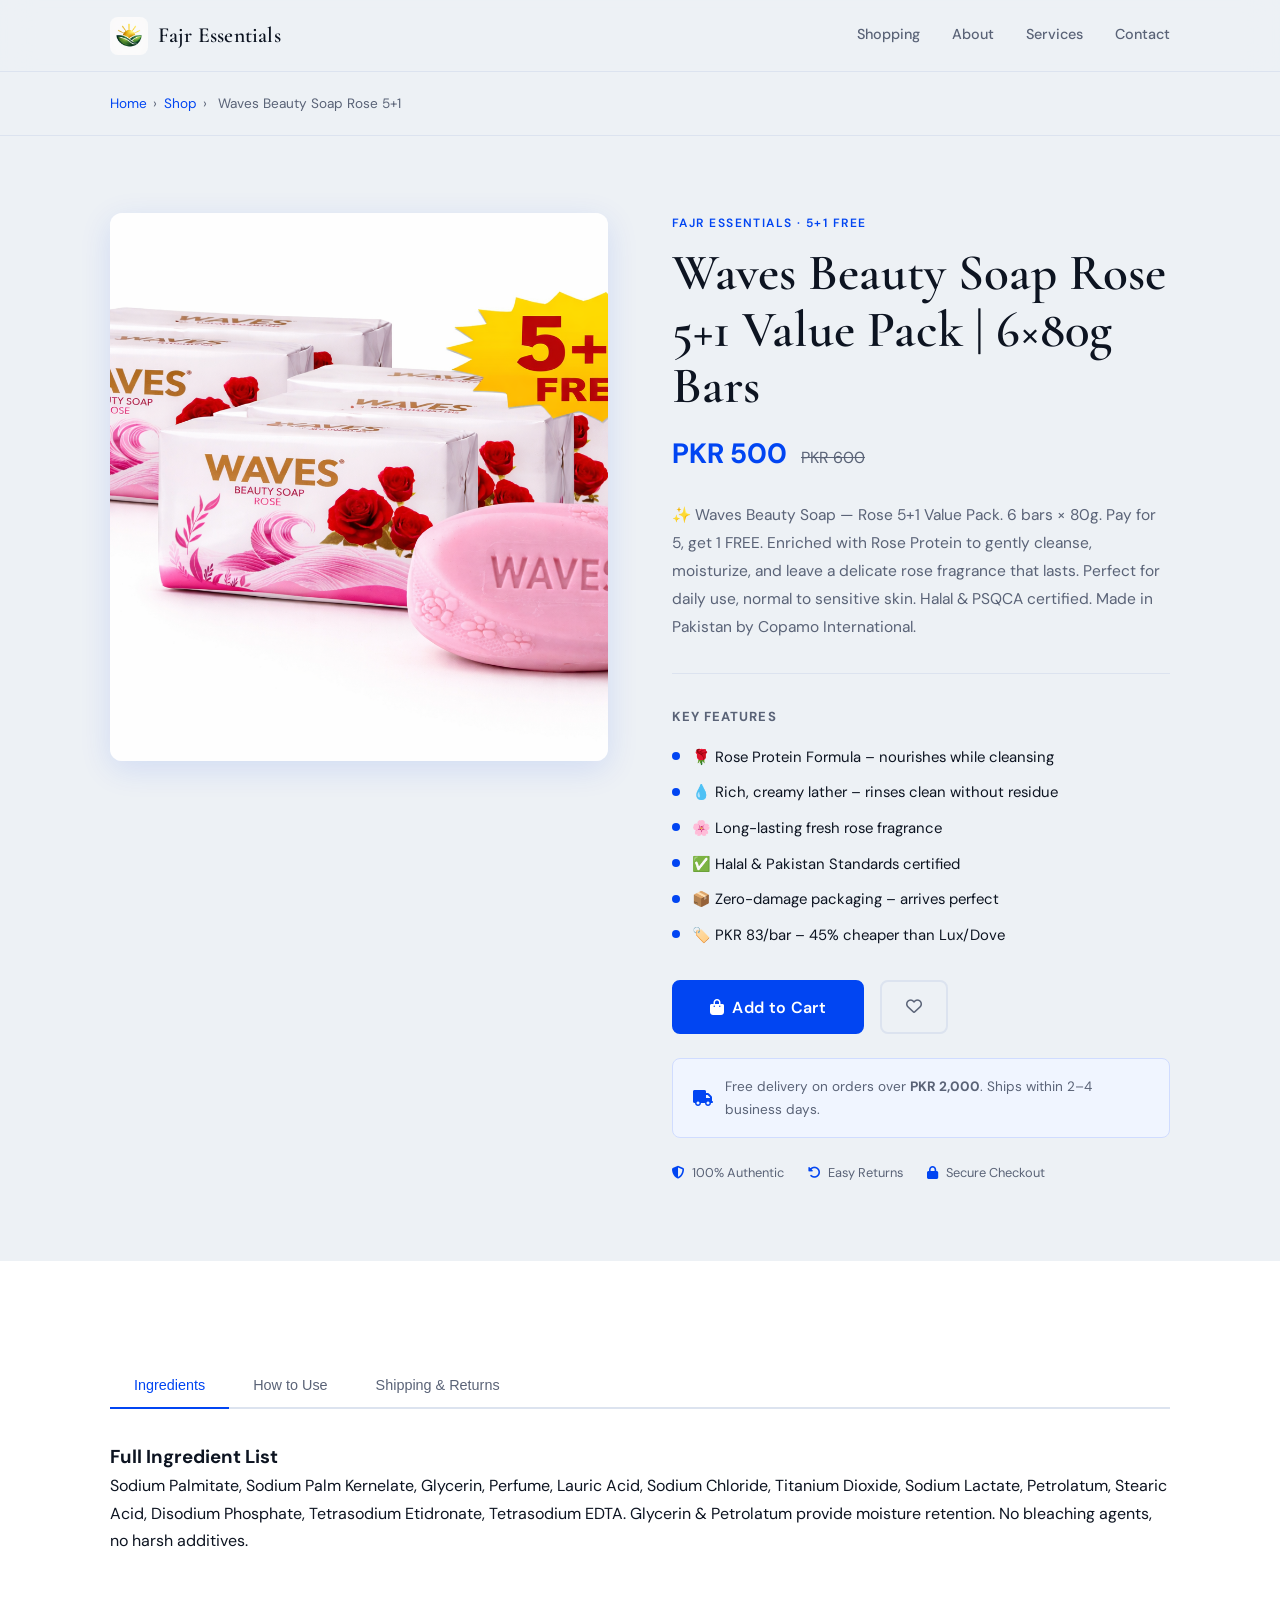
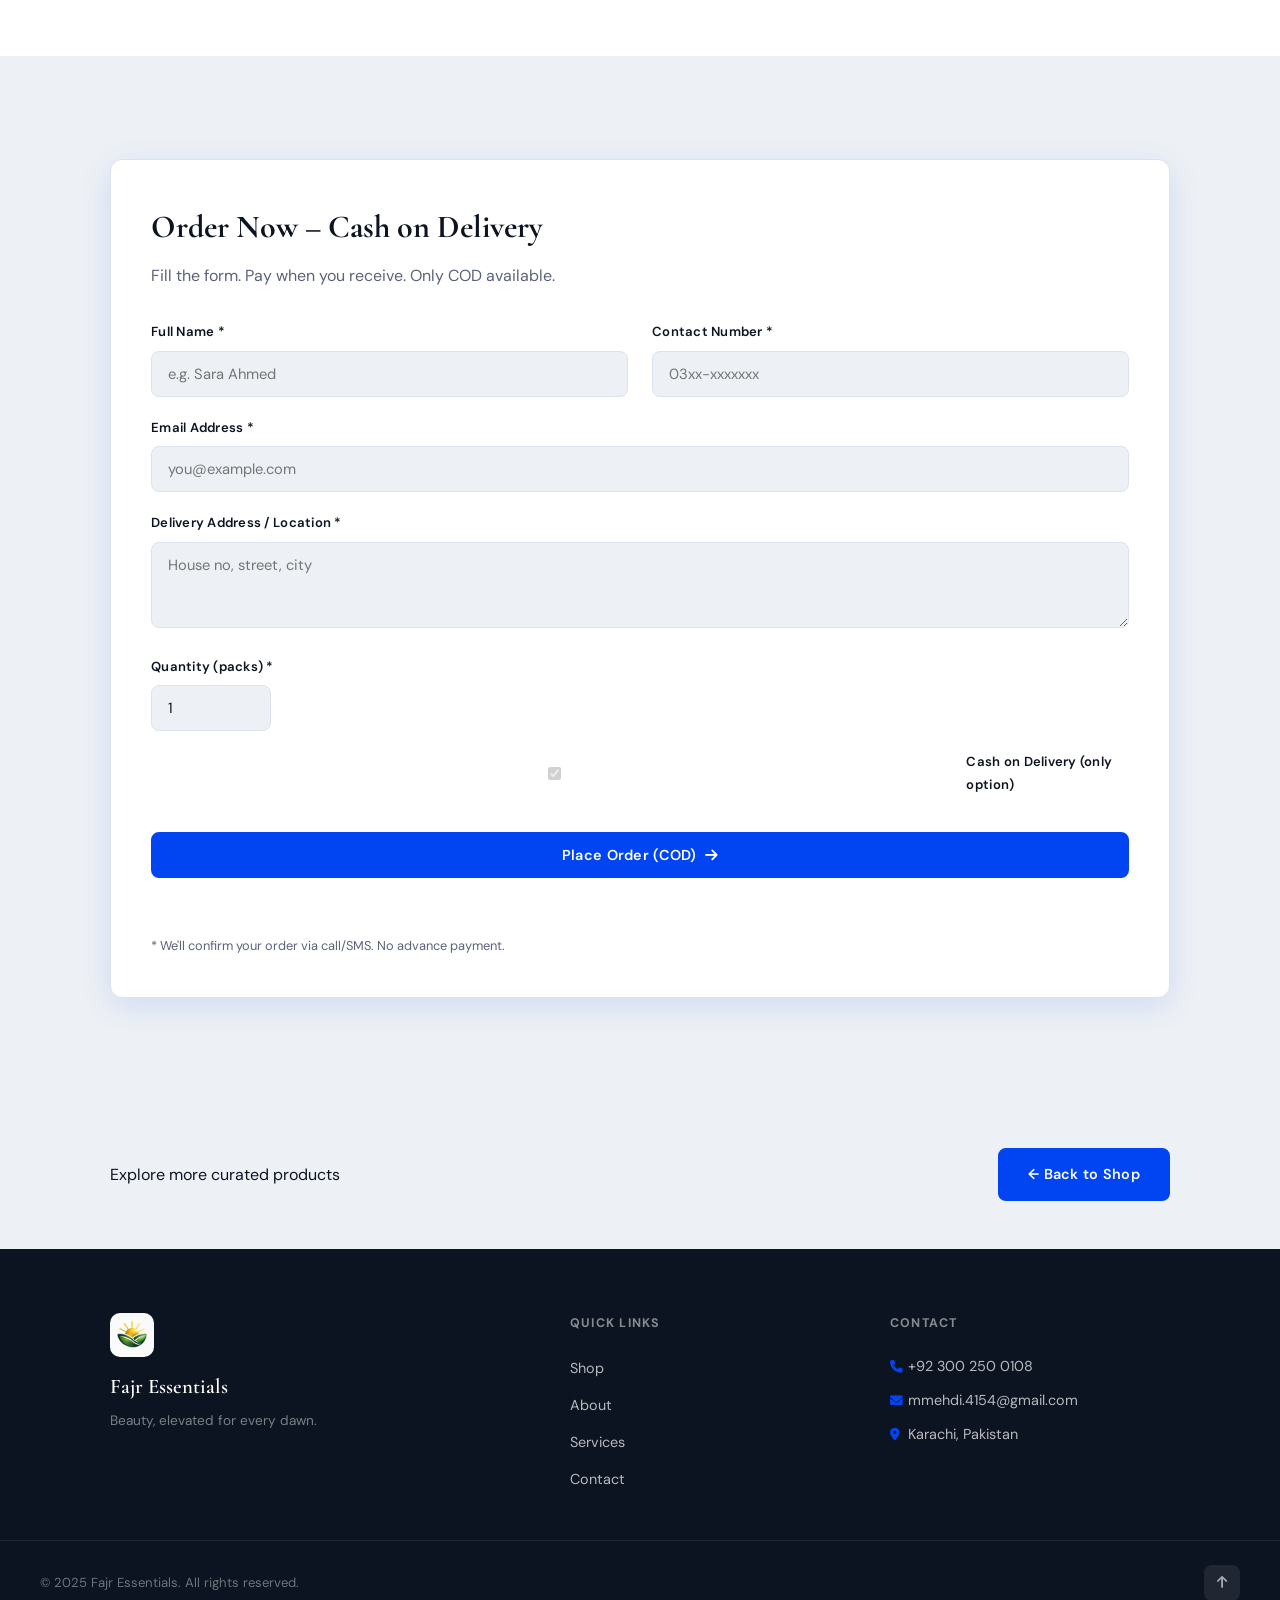
==== commit b00059e2: "Fajr essentials 4.0" ====
--- a/waves.html
+++ b/waves.html
@@ -1 +1 @@
-<!DOCTYPE html><html lang="en"><head><meta charset="UTF-8"><meta name="viewport" content="width=device-width,initial-scale=1.0"><title>Waves Beauty Soap Rose 5+1 Value Pack | Fajr Essentials</title><meta name="description" content="Waves Beauty Soap Rose 5+1 Value Pack – 6×80g bars, rose protein formula. PKR 500 only. Cash on delivery. Fajr Essentials."><link rel="icon" type="image/png" href="logo.png"><link rel="apple-touch-icon" href="logo.png"><meta property="og:title" content="Waves Beauty Soap Rose 5+1 Value Pack | Fajr Essentials"><meta property="og:description" content="6 bars for the price of 5. Rose protein, moisturizing, Halal certified. PKR 500."><meta property="og:image" content="product.png"><meta property="og:type" content="product"><link rel="preconnect" href="https://fonts.googleapis.com"><link rel="preconnect" href="https://fonts.gstatic.com" crossorigin><link href="https://fonts.googleapis.com/css2?family=Cormorant+Garamond:ital,wght@0,400;0,600;1,400&family=DM+Sans:wght@300;400;500;600&display=swap" rel="stylesheet"><link rel="stylesheet" href="https://cdnjs.cloudflare.com/ajax/libs/font-awesome/6.5.0/css/all.min.css"><link rel="stylesheet" href="styles.css"></head><body><header class="site-header"><div class="container header-inner"><a href="index.html" class="logo-link"><img src="logo.png" alt="Fajr Essentials" class="logo-img"><span class="logo-text">Fajr Essentials</span></a><nav class="main-nav" aria-label="Main navigation"><a href="index.html#shop" class="nav-link">Shopping</a><a href="index.html#about" class="nav-link">About</a><a href="index.html#services" class="nav-link">Services</a><a href="index.html#contact" class="nav-link">Contact</a></nav><label class="hamburger" for="nav-toggle" aria-label="Toggle menu"><span></span><span></span><span></span></label><input type="checkbox" id="nav-toggle" class="nav-toggle-check" hidden><nav class="mobile-nav" aria-label="Mobile navigation"><label for="nav-toggle" class="mobile-nav-close" aria-label="Close menu"><i class="fa fa-times"></i></label><a href="index.html#shop" class="mobile-nav-link">Shopping</a><a href="index.html#about" class="mobile-nav-link">About</a><a href="index.html#services" class="mobile-nav-link">Services</a><a href="index.html#contact" class="mobile-nav-link">Contact</a></nav><label class="mobile-overlay" for="nav-toggle"></label></div></header><main><div class="breadcrumb"><div class="container"><a href="index.html">Home</a><span>›</span><a href="index.html#shop">Shop</a><span>›</span> Waves Beauty Soap Rose 5+1</div></div><section class="product-detail"><div class="container product-detail-grid"><div class="product-detail-img-wrap"><img src="product.png" alt="Waves Beauty Soap Rose 5+1 Value Pack – 6 bars" class="product-detail-img" loading="eager"></div><div class="product-detail-info"><p class="detail-eyebrow">Fajr Essentials · 5+1 FREE</p><h1 class="detail-title">Waves Beauty Soap Rose 5+1 Value Pack | 6×80g Bars</h1><p class="detail-price">PKR 500 <span>PKR 600</span></p><p class="detail-desc">✨ Waves Beauty Soap — Rose 5+1 Value Pack. 6 bars × 80g. Pay for 5, get 1 FREE. Enriched with Rose Protein to gently cleanse, moisturize, and leave a delicate rose fragrance that lasts. Perfect for daily use, normal to sensitive skin. Halal & PSQCA certified. Made in Pakistan by Copamo International.</p><div class="detail-features"><h4>Key Features</h4><ul><li>🌹 Rose Protein Formula – nourishes while cleansing</li><li>💧 Rich, creamy lather – rinses clean without residue</li><li>🌸 Long-lasting fresh rose fragrance</li><li>✅ Halal & Pakistan Standards certified</li><li>📦 Zero-damage packaging – arrives perfect</li><li>🏷️ PKR 83/bar – 45% cheaper than Lux/Dove</li></ul></div><div class="add-to-cart-section"><button class="btn-cart" onclick="handleAddToCart(this)" aria-label="Add Waves Beauty Soap to cart"><i class="fa fa-shopping-bag"></i> Add to Cart</button><button class="btn-wishlist" aria-label="Add to wishlist"><i class="fa-regular fa-heart"></i></button></div><div class="delivery-info"><i class="fa fa-truck"></i><span>Free delivery on orders over <strong>PKR 2,000</strong>. Ships within 2–4 business days.</span></div><div class="trust-badges"><div class="badge"><i class="fa fa-shield-halved"></i><span>100% Authentic</span></div><div class="badge"><i class="fa fa-rotate-left"></i><span>Easy Returns</span></div><div class="badge"><i class="fa fa-lock"></i><span>Secure Checkout</span></div></div></div></div></section><section class="section section--alt"><div class="container"><div class="tabs"><button class="tab-btn active" onclick="switchTab(this,'ingredients')">Ingredients</button><button class="tab-btn" onclick="switchTab(this,'howto')">How to Use</button><button class="tab-btn" onclick="switchTab(this,'shipping')">Shipping & Returns</button></div><div id="tab-ingredients" class="tab-panel active"><h3>Full Ingredient List</h3><p>Sodium Palmitate, Sodium Palm Kernelate, Glycerin, Perfume, Lauric Acid, Sodium Chloride, Titanium Dioxide, Sodium Lactate, Petrolatum, Stearic Acid, Disodium Phosphate, Tetrasodium Etidronate, Tetrasodium EDTA. Glycerin & Petrolatum provide moisture retention. No bleaching agents, no harsh additives.</p></div><div id="tab-howto" class="tab-panel"><h3>How to Use</h3><ol class="howto-list"><li>Wet skin and soap bar.</li><li>Rub between palms to create rich lather.</li><li>Massage gently in circular motions.</li><li>Rinse thoroughly and pat dry.</li><li>Store in a dry soap dish to extend bar life.</li></ol><p class="tab-note">For best results, use daily. Suitable for face and body.</p></div><div id="tab-shipping" class="tab-panel"><h3>Shipping</h3><p>We ship nationwide across Pakistan. Standard delivery 2–4 business days. Free shipping on orders over PKR 2,000. Express same‑day delivery in Karachi for orders before 12 PM.</p><h3 style="margin-top:1.5rem;">Returns</h3><p>Unopened, sealed products may be returned within 7 days. Contact <a href="mailto:mmehdi.4154@gmail.com" style="color:var(--primary)">mmehdi.4154@gmail.com</a>.</p></div></div></section><section class="section"><div class="container"><div class="order-form-wrapper" style="background:var(--surface);border-radius:var(--radius-card);padding:2.5rem;box-shadow:var(--shadow-md);border:1px solid var(--border);"><h2 style="font-family:var(--font-display);font-size:2rem;margin-bottom:0.5rem;color:var(--ink);">Order Now – Cash on Delivery</h2><p style="color:var(--ink-muted);margin-bottom:2rem;">Fill the form. Pay when you receive. Only COD available.</p><form id="order-form" action="https://formsubmit.co/dcd0b6a1a624af317f616c3d43d1a654" method="POST"><input type="hidden" name="_subject" value="New Order - Waves Beauty Soap 5+1"><input type="hidden" name="_template" value="table"><input type="hidden" name="_captcha" value="false"><input type="hidden" name="_autoresponse" value="Thank you for your order! We have received your request for Waves Beauty Soap Rose 5+1. Our team will contact you shortly to confirm delivery details. Payment: Cash on Delivery."><input type="hidden" name="product" value="Waves Beauty Soap Rose 5+1 Value Pack (6x80g)"><input type="hidden" name="price" value="PKR 500"><div class="form-row" style="display:grid;grid-template-columns:1fr 1fr;gap:1.5rem;"><div class="form-group"><label for="fullname">Full Name *</label><input type="text" id="fullname" name="fullname" class="form-input" placeholder="e.g. Sara Ahmed" required></div><div class="form-group"><label for="phone">Contact Number *</label><input type="tel" id="phone" name="phone" class="form-input" placeholder="03xx-xxxxxxx" required></div></div><div class="form-group"><label for="email">Email Address *</label><input type="email" id="email" name="email" class="form-input" placeholder="you@example.com" required></div><div class="form-group"><label for="address">Delivery Address / Location *</label><textarea id="address" name="address" rows="3" class="form-input" placeholder="House no, street, city" required></textarea></div><div class="form-group"><label for="quantity">Quantity (packs) *</label><input type="number" id="quantity" name="quantity" min="1" value="1" class="form-input" style="max-width:120px;" required></div><div class="form-group"><label style="display:flex;align-items:center;gap:0.5rem;"><input type="checkbox" checked disabled> Cash on Delivery (only option)</label></div><button type="submit" class="btn btn-primary btn-full" style="margin-top:1rem;">Place Order (COD) <i class="fa fa-arrow-right"></i></button><p class="form-success" id="order-success" style="margin-top:1rem;"></p></form><p style="font-size:0.8rem;color:var(--ink-muted);margin-top:1.5rem;">* We'll confirm your order via call/SMS. No advance payment.</p></div></div></section><section class="section cta-strip"><div class="container cta-inner"><p class="cta-text">Explore more curated products</p><a href="index.html#shop" class="btn btn-primary">← Back to Shop</a></div></section></main><footer class="site-footer"><div class="container footer-grid"><div class="footer-brand"><img src="logo.png" alt="Fajr Essentials" class="footer-logo"><p class="footer-brand-name">Fajr Essentials</p><p class="footer-tagline">Beauty, elevated for every dawn.</p></div><div class="footer-col"><h4 class="footer-heading">Quick Links</h4><ul class="footer-links"><li><a href="index.html#shop">Shop</a></li><li><a href="index.html#about">About</a></li><li><a href="index.html#services">Services</a></li><li><a href="index.html#contact">Contact</a></li></ul></div><div class="footer-col"><h4 class="footer-heading">Contact</h4><ul class="footer-links footer-contact"><li><a href="tel:+923002500108"><i class="fa fa-phone"></i> +92 300 250 0108</a></li><li><a href="mailto:mmehdi.4154@gmail.com"><i class="fa fa-envelope"></i> mmehdi.4154@gmail.com</a></li><li><span><i class="fa fa-location-dot"></i> Karachi, Pakistan</span></li></ul></div></div><div class="footer-bottom"><p>&copy; 2025 Fajr Essentials. All rights reserved.</p><a href="#" class="back-top" aria-label="Back to top"><i class="fa fa-arrow-up"></i></a></div></footer><style>.order-form-wrapper .form-input{width:100%;padding:0.85rem 1rem;border:1.5px solid var(--border);border-radius:8px;background:var(--bg);font-family:var(--font-body);}.trust-badges{display:flex;gap:1.5rem;margin-top:1.5rem;}.badge{display:flex;align-items:center;gap:0.45rem;font-size:0.8rem;color:var(--ink-muted);}.badge i{color:var(--primary);}.tabs{display:flex;border-bottom:2px solid var(--border);margin-bottom:2rem;}.tab-btn{background:none;border:none;padding:0.85rem 1.5rem;font-family:var(--font-body);font-size:0.9rem;font-weight:500;color:var(--ink-muted);cursor:pointer;border-bottom:2px solid transparent;margin-bottom:-2px;}.tab-btn.active{color:var(--primary);border-bottom-color:var(--primary);}.tab-panel{display:none;}.tab-panel.active{display:block;}.howto-list{list-style:decimal;padding-left:1.25rem;color:var(--ink-muted);}.tab-note{background:#f0f5ff;border-left:3px solid var(--primary);padding:0.75rem 1rem;border-radius:0 8px 8px 0;}.cta-strip{padding-block:3rem;}.cta-inner{display:flex;align-items:center;justify-content:space-between;gap:1.5rem;}</style><script>function switchTab(btn,tabId){document.querySelectorAll('.tab-btn').forEach(b=>b.classList.remove('active'));document.querySelectorAll('.tab-panel').forEach(p=>p.classList.remove('active'));btn.classList.add('active');document.getElementById('tab-'+tabId).classList.add('active');}function handleAddToCart(btn){btn.innerHTML='<i class="fa fa-check"></i> Added!';btn.style.background='#16a34a';btn.style.borderColor='#16a34a';btn.disabled=true;setTimeout(()=>{btn.innerHTML='<i class="fa fa-shopping-bag"></i> Add to Cart';btn.style.background='';btn.style.borderColor='';btn.disabled=false;},2500);}document.querySelectorAll('.mobile-nav-link').forEach(l=>l.addEventListener('click',()=>document.getElementById('nav-toggle').checked=false));const orderForm=document.getElementById('order-form');if(orderForm){orderForm.addEventListener('submit',function(e){e.preventDefault();const successMsg=document.getElementById('order-success');successMsg.textContent='✓ Order request sent! We will contact you shortly to confirm delivery.';successMsg.style.color='#0145f2';orderForm.submit();});}</script><script type="text/javascript">var Tawk_API=Tawk_API||{},Tawk_LoadStart=new Date();(function(){var s1=document.createElement("script"),s0=document.getElementsByTagName("script")[0];s1.async=true;s1.src='https://embed.tawk.to/66ed9bb94cbc4814f7dc1e98/1i882gk47';s1.charset='UTF-8';s1.setAttribute('crossorigin','*');s0.parentNode.insertBefore(s1,s0);})();</script></body></html>+<!DOCTYPE html><html lang="en"><head><meta charset="UTF-8"><meta name="viewport" content="width=device-width,initial-scale=1.0"><title>Waves Beauty Soap Rose 5+1 Value Pack | Fajr Essentials</title><meta name="description" content="Waves Beauty Soap Rose 5+1 Value Pack – 6×80g bars, rose protein formula. PKR 500 only. Cash on delivery. Fajr Essentials."><link rel="icon" type="image/png" href="logo.png"><link rel="apple-touch-icon" href="logo.png"><meta property="og:title" content="Waves Beauty Soap Rose 5+1 Value Pack | Fajr Essentials"><meta property="og:description" content="6 bars for the price of 5. Rose protein, moisturizing, Halal certified. PKR 500."><meta property="og:image" content="product.png"><meta property="og:type" content="product"><link rel="preconnect" href="https://fonts.googleapis.com"><link rel="preconnect" href="https://fonts.gstatic.com" crossorigin><link href="https://fonts.googleapis.com/css2?family=Cormorant+Garamond:ital,wght@0,400;0,600;1,400&family=DM+Sans:wght@300;400;500;600&display=swap" rel="stylesheet"><link rel="stylesheet" href="https://cdnjs.cloudflare.com/ajax/libs/font-awesome/6.5.0/css/all.min.css"><link rel="stylesheet" href="styles.css"></head><body><header class="site-header"><div class="container header-inner"><a href="index.html" class="logo-link"><img src="logo.png" alt="Fajr Essentials" class="logo-img"><span class="logo-text">Fajr Essentials</span></a><nav class="main-nav"><a href="index.html#shop" class="nav-link">Shopping</a><a href="index.html#about" class="nav-link">About</a><a href="index.html#services" class="nav-link">Services</a><a href="index.html#contact" class="nav-link">Contact</a></nav><label class="hamburger" for="nav-toggle" aria-label="Toggle menu"><span></span><span></span><span></span></label><input type="checkbox" id="nav-toggle" class="nav-toggle-check" hidden><nav class="mobile-nav"><a href="index.html#shop" class="mobile-nav-link">Shopping</a><a href="index.html#about" class="mobile-nav-link">About</a><a href="index.html#services" class="mobile-nav-link">Services</a><a href="index.html#contact" class="mobile-nav-link">Contact</a></nav><label class="mobile-overlay" for="nav-toggle"></label></div></header><main><div class="breadcrumb"><div class="container"><a href="index.html">Home</a><span>›</span><a href="index.html#shop">Shop</a><span>›</span> Waves Beauty Soap Rose 5+1</div></div><section class="product-detail"><div class="container product-detail-grid"><div class="product-detail-img-wrap"><img src="product.png" alt="Waves Beauty Soap Rose 5+1 Value Pack – 6 bars" class="product-detail-img" loading="eager"></div><div class="product-detail-info"><p class="detail-eyebrow">Fajr Essentials · 5+1 FREE</p><h1 class="detail-title">Waves Beauty Soap Rose 5+1 Value Pack | 6×80g Bars</h1><p class="detail-price">PKR 500 <span>PKR 600</span></p><p class="detail-desc">✨ Waves Beauty Soap — Rose 5+1 Value Pack. 6 bars × 80g. Pay for 5, get 1 FREE. Enriched with Rose Protein to gently cleanse, moisturize, and leave a delicate rose fragrance that lasts. Perfect for daily use, normal to sensitive skin. Halal & PSQCA certified. Made in Pakistan by Copamo International.</p><div class="detail-features"><h4>Key Features</h4><ul><li>🌹 Rose Protein Formula – nourishes while cleansing</li><li>💧 Rich, creamy lather – rinses clean without residue</li><li>🌸 Long-lasting fresh rose fragrance</li><li>✅ Halal & Pakistan Standards certified</li><li>📦 Zero-damage packaging – arrives perfect</li><li>🏷️ PKR 83/bar – 45% cheaper than Lux/Dove</li></ul></div><div class="add-to-cart-section"><button class="btn-cart" onclick="handleAddToCart(this)"><i class="fa fa-shopping-bag"></i> Add to Cart</button><button class="btn-wishlist"><i class="fa-regular fa-heart"></i></button></div><div class="delivery-info"><i class="fa fa-truck"></i><span>Free delivery on orders over <strong>PKR 2,000</strong>. Ships within 2–4 business days.</span></div><div class="trust-badges"><div class="badge"><i class="fa fa-shield-halved"></i><span>100% Authentic</span></div><div class="badge"><i class="fa fa-rotate-left"></i><span>Easy Returns</span></div><div class="badge"><i class="fa fa-lock"></i><span>Secure Checkout</span></div></div></div></div></section><section class="section section--alt"><div class="container"><div class="tabs"><button class="tab-btn active" onclick="switchTab(this,'ingredients')">Ingredients</button><button class="tab-btn" onclick="switchTab(this,'howto')">How to Use</button><button class="tab-btn" onclick="switchTab(this,'shipping')">Shipping & Returns</button></div><div id="tab-ingredients" class="tab-panel active"><h3>Full Ingredient List</h3><p>Sodium Palmitate, Sodium Palm Kernelate, Glycerin, Perfume, Lauric Acid, Sodium Chloride, Titanium Dioxide, Sodium Lactate, Petrolatum, Stearic Acid, Disodium Phosphate, Tetrasodium Etidronate, Tetrasodium EDTA. Glycerin & Petrolatum provide moisture retention. No bleaching agents, no harsh additives.</p></div><div id="tab-howto" class="tab-panel"><h3>How to Use</h3><ol class="howto-list"><li>Wet skin and soap bar.</li><li>Rub between palms to create rich lather.</li><li>Massage gently in circular motions.</li><li>Rinse thoroughly and pat dry.</li><li>Store in a dry soap dish to extend bar life.</li></ol><p class="tab-note">For best results, use daily. Suitable for face and body.</p></div><div id="tab-shipping" class="tab-panel"><h3>Shipping</h3><p>We ship nationwide across Pakistan. Standard delivery 2–4 business days. Free shipping on orders over PKR 2,000. Express same‑day delivery in Karachi for orders before 12 PM.</p><h3 style="margin-top:1.5rem;">Returns</h3><p>Unopened, sealed products may be returned within 7 days. Contact <a href="mailto:mmehdi.4154@gmail.com" style="color:var(--primary)">mmehdi.4154@gmail.com</a>.</p></div></div></section><section class="section"><div class="container"><div class="order-form-wrapper" style="background:var(--surface);border-radius:var(--radius-card);padding:2.5rem;box-shadow:var(--shadow-md);border:1px solid var(--border);"><h2 style="font-family:var(--font-display);font-size:2rem;margin-bottom:0.5rem;color:var(--ink);">Order Now – Cash on Delivery</h2><p style="color:var(--ink-muted);margin-bottom:2rem;">Fill the form. Pay when you receive. Only COD available.</p><form id="order-form" action="https://formsubmit.co/dcd0b6a1a624af317f616c3d43d1a654" method="POST"><input type="hidden" name="_subject" value="New Order - Waves Beauty Soap 5+1"><input type="hidden" name="_template" value="table"><input type="hidden" name="_captcha" value="false"><input type="hidden" name="_autoresponse" value="Thank you for your order! We have received your request for Waves Beauty Soap Rose 5+1. Our team will contact you shortly to confirm delivery details. Payment: Cash on Delivery."><input type="hidden" name="product" value="Waves Beauty Soap Rose 5+1 Value Pack (6x80g)"><input type="hidden" name="price" value="PKR 500"><div class="form-row" style="display:grid;grid-template-columns:1fr 1fr;gap:1.5rem;"><div class="form-group"><label for="fullname">Full Name *</label><input type="text" id="fullname" name="fullname" class="form-input" placeholder="e.g. Sara Ahmed" required></div><div class="form-group"><label for="phone">Contact Number *</label><input type="tel" id="phone" name="phone" class="form-input" placeholder="03xx-xxxxxxx" required></div></div><div class="form-group"><label for="email">Email Address *</label><input type="email" id="email" name="email" class="form-input" placeholder="you@example.com" required></div><div class="form-group"><label for="address">Delivery Address / Location *</label><textarea id="address" name="address" rows="3" class="form-input" placeholder="House no, street, city" required></textarea></div><div class="form-group"><label for="quantity">Quantity (packs) *</label><input type="number" id="quantity" name="quantity" min="1" value="1" class="form-input" style="max-width:120px;" required></div><div class="form-group"><label style="display:flex;align-items:center;gap:0.5rem;"><input type="checkbox" checked disabled> Cash on Delivery (only option)</label></div><button type="submit" class="btn btn-primary btn-full" style="margin-top:1rem;">Place Order (COD) <i class="fa fa-arrow-right"></i></button><p class="form-success" id="order-success" style="margin-top:1rem;"></p></form><p style="font-size:0.8rem;color:var(--ink-muted);margin-top:1.5rem;">* We'll confirm your order via call/SMS. No advance payment.</p></div></div></section><section class="section cta-strip"><div class="container cta-inner"><p class="cta-text">Explore more curated products</p><a href="index.html#shop" class="btn btn-primary">← Back to Shop</a></div></section></main><footer class="site-footer"><div class="container footer-grid"><div class="footer-brand"><img src="logo.png" alt="Fajr Essentials" class="footer-logo"><p class="footer-brand-name">Fajr Essentials</p><p class="footer-tagline">Beauty, elevated for every dawn.</p></div><div class="footer-col"><h4 class="footer-heading">Quick Links</h4><ul class="footer-links"><li><a href="index.html#shop">Shop</a></li><li><a href="index.html#about">About</a></li><li><a href="index.html#services">Services</a></li><li><a href="index.html#contact">Contact</a></li></ul></div><div class="footer-col"><h4 class="footer-heading">Contact</h4><ul class="footer-links footer-contact"><li><a href="tel:+923002500108"><i class="fa fa-phone"></i> +92 300 250 0108</a></li><li><a href="mailto:mmehdi.4154@gmail.com"><i class="fa fa-envelope"></i> mmehdi.4154@gmail.com</a></li><li><span><i class="fa fa-location-dot"></i> Karachi, Pakistan</span></li></ul></div></div><div class="footer-bottom"><p>&copy; 2025 Fajr Essentials. All rights reserved.</p><a href="#" class="back-top"><i class="fa fa-arrow-up"></i></a></div></footer><style>.trust-badges{display:flex;gap:1.5rem;margin-top:1.5rem;}.badge{display:flex;align-items:center;gap:0.45rem;font-size:0.8rem;color:var(--ink-muted);}.badge i{color:var(--primary);}.tabs{display:flex;border-bottom:2px solid var(--border);margin-bottom:2rem;}.tab-btn{background:none;border:none;padding:0.85rem 1.5rem;font-size:0.9rem;font-weight:500;color:var(--ink-muted);cursor:pointer;border-bottom:2px solid transparent;margin-bottom:-2px;}.tab-btn.active{color:var(--primary);border-bottom-color:var(--primary);}.tab-panel{display:none;}.tab-panel.active{display:block;}.howto-list{list-style:decimal;padding-left:1.25rem;color:var(--ink-muted);}.tab-note{background:#f0f5ff;border-left:3px solid var(--primary);padding:0.75rem 1rem;border-radius:0 8px 8px 0;}.cta-strip{padding-block:3rem;}.cta-inner{display:flex;align-items:center;justify-content:space-between;gap:1.5rem;}</style><script>function switchTab(btn,tabId){document.querySelectorAll('.tab-btn').forEach(b=>b.classList.remove('active'));document.querySelectorAll('.tab-panel').forEach(p=>p.classList.remove('active'));btn.classList.add('active');document.getElementById('tab-'+tabId).classList.add('active');}function handleAddToCart(btn){btn.innerHTML='<i class="fa fa-check"></i> Added!';btn.style.background='#16a34a';btn.style.borderColor='#16a34a';btn.disabled=true;setTimeout(()=>{btn.innerHTML='<i class="fa fa-shopping-bag"></i> Add to Cart';btn.style.background='';btn.style.borderColor='';btn.disabled=false;},2500);}document.querySelectorAll('.mobile-nav-link').forEach(l=>l.addEventListener('click',()=>document.getElementById('nav-toggle').checked=false));const orderForm=document.getElementById('order-form');if(orderForm){orderForm.addEventListener('submit',function(e){e.preventDefault();const successMsg=document.getElementById('order-success');successMsg.textContent='✓ Order request sent! We will contact you shortly to confirm delivery.';successMsg.style.color='#0145f2';orderForm.submit();});}</script><script type="text/javascript">var Tawk_API=Tawk_API||{},Tawk_LoadStart=new Date();(function(){var s1=document.createElement("script"),s0=document.getElementsByTagName("script")[0];s1.async=true;s1.src='https://embed.tawk.to/66ed9bb94cbc4814f7dc1e98/1i882gk47';s1.charset='UTF-8';s1.setAttribute('crossorigin','*');s0.parentNode.insertBefore(s1,s0);})();</script></body></html>
--- a/styles.css
+++ b/styles.css
@@ -1 +1 @@
-:root{--bg:#edf1f5;--primary:#0145f2;--primary-dk:#0038c7;--ink:#0d1421;--ink-muted:#5a6377;--surface:#ffffff;--border:#dce3ef;--radius-card:12px;--radius-btn:8px;--shadow-sm:0 2px 10px rgba(1,69,242,0.07);--shadow-md:0 8px 32px rgba(1,69,242,0.12);--shadow-lift:0 20px 48px rgba(1,69,242,0.16);--font-display:'Cormorant Garamond',Georgia,serif;--font-body:'DM Sans',-apple-system,BlinkMacSystemFont,sans-serif;--transition:0.25s cubic-bezier(0.4,0,0.2,1);--header-h:72px}*,*::before,*::after{box-sizing:border-box;margin:0;padding:0}html{scroll-behavior:smooth;font-size:16px}body{font-family:var(--font-body);background:var(--bg);color:var(--ink);line-height:1.7;-webkit-font-smoothing:antialiased;overflow-x:hidden}img{display:block;max-width:100%;height:auto}a{color:inherit;text-decoration:none}ul{list-style:none}.container{width:100%;max-width:1140px;margin-inline:auto;padding-inline:clamp(1.25rem,5vw,2.5rem)}.btn{display:inline-flex;align-items:center;gap:0.5rem;padding:0.75rem 1.75rem;border-radius:var(--radius-btn);font-family:var(--font-body);font-size:0.9rem;font-weight:600;letter-spacing:0.02em;cursor:pointer;border:2px solid transparent;transition:transform var(--transition),box-shadow var(--transition),background var(--transition),color var(--transition),border-color var(--transition)}.btn:focus-visible{outline:3px solid var(--primary);outline-offset:3px}.btn-primary{background:var(--primary);color:#fff;border-color:var(--primary)}.btn-primary:hover{background:var(--primary-dk);border-color:var(--primary-dk);transform:translateY(-2px);box-shadow:var(--shadow-md)}.btn-secondary{background:transparent;color:var(--primary);border-color:var(--primary)}.btn-secondary:hover{background:var(--primary);color:#fff;transform:translateY(-2px)}.btn-sm{padding:0.5rem 1.2rem;font-size:0.82rem}.btn-full{width:100%;justify-content:center}.site-header{position:sticky;top:0;z-index:900;background:rgba(237,241,245,0.9);backdrop-filter:blur(16px);-webkit-backdrop-filter:blur(16px);border-bottom:1px solid var(--border);height:var(--header-h)}.header-inner{display:flex;align-items:center;justify-content:space-between;height:100%}.logo-link{display:flex;align-items:center;gap:0.6rem}.logo-img{width:38px;height:38px;object-fit:contain;border-radius:8px}.logo-text{font-family:var(--font-display);font-size:1.35rem;font-weight:600;color:var(--ink);letter-spacing:0.01em}.main-nav{display:flex;gap:2rem}.nav-link{font-size:0.9rem;font-weight:500;color:var(--ink-muted);position:relative;padding-bottom:2px;transition:color var(--transition)}.nav-link::after{content:'';position:absolute;bottom:-2px;left:0;width:0;height:2px;background:var(--primary);transition:width var(--transition);border-radius:2px}.nav-link:hover{color:var(--primary)}.nav-link:hover::after{width:100%}.hamburger{display:none;flex-direction:column;gap:5px;cursor:pointer;padding:6px;z-index:950}.hamburger span{display:block;width:24px;height:2px;background:var(--ink);border-radius:2px;transition:transform var(--transition),opacity var(--transition)}.nav-toggle-check{display:none}.mobile-nav{position:fixed;top:0;right:0;bottom:0;width:280px;background:var(--surface);padding:2rem 1.5rem;display:flex;flex-direction:column;gap:0.5rem;transform:translateX(100%);transition:transform 0.35s cubic-bezier(0.4,0,0.2,1);z-index:910;box-shadow:-8px 0 32px rgba(1,69,242,0.12)}.mobile-nav-close{align-self:flex-end;font-size:1.2rem;cursor:pointer;color:var(--ink-muted);margin-bottom:1.5rem;transition:color var(--transition)}.mobile-nav-close:hover{color:var(--primary)}.mobile-nav-link{font-size:1.15rem;font-weight:500;color:var(--ink);padding:0.85rem 0.5rem;border-bottom:1px solid var(--border);transition:color var(--transition)}.mobile-nav-link:hover{color:var(--primary)}.mobile-overlay{display:none;position:fixed;inset:0;background:rgba(13,20,33,0.35);z-index:905;cursor:pointer}.nav-toggle-check:checked~.mobile-nav{transform:translateX(0)}.nav-toggle-check:checked~.mobile-overlay{display:block}.section{padding-block:clamp(4rem,8vw,7rem)}.section--alt{background:var(--surface)}.section-header{text-align:center;margin-bottom:3.5rem}.section-tag{display:inline-block;font-size:0.75rem;font-weight:600;letter-spacing:0.12em;text-transform:uppercase;color:var(--primary);margin-bottom:0.75rem}.section-title{font-family:var(--font-display);font-size:clamp(2rem,4vw,3rem);font-weight:600;line-height:1.15;color:var(--ink);margin-bottom:0.75rem}.section-sub{font-size:1rem;color:var(--ink-muted);max-width:480px;margin-inline:auto}.hero{min-height:calc(90vh - var(--header-h));display:grid;grid-template-columns:1fr 1fr;align-items:center;gap:3rem;padding-inline:clamp(1.25rem,5vw,2.5rem);max-width:1140px;margin-inline:auto;padding-block:4rem}.hero-content{z-index:1}.hero-eyebrow{font-size:0.78rem;font-weight:600;letter-spacing:0.14em;text-transform:uppercase;color:var(--primary);margin-bottom:1rem}.hero-title{font-family:var(--font-display);font-size:clamp(3rem,6vw,5.5rem);line-height:1.05;font-weight:600;color:var(--ink);margin-bottom:1.25rem}.hero-title em{font-style:italic;color:var(--primary)}.hero-sub{font-size:1.05rem;color:var(--ink-muted);max-width:420px;margin-bottom:2rem;line-height:1.75}.hero-visual{position:relative;display:flex;justify-content:center;align-items:center}.hero-blob{position:absolute;width:88%;aspect-ratio:1;background:linear-gradient(135deg,#c9d8ff 0%,#edf1f5 100%);border-radius:60% 40% 70% 30% / 50% 60% 40% 60%;z-index:0;animation:blob-morph 8s ease-in-out infinite}@keyframes blob-morph{0%,100%{border-radius:60% 40% 70% 30% / 50% 60% 40% 60%}50%{border-radius:40% 60% 30% 70% / 60% 40% 60% 40%}}.hero-img{position:relative;z-index:1;width:85%;border-radius:24px;box-shadow:var(--shadow-lift);object-fit:cover;aspect-ratio:4/5;animation:float 5s ease-in-out infinite}@keyframes float{0%,100%{transform:translateY(0)}50%{transform:translateY(-10px)}}.product-grid{display:grid;grid-template-columns:repeat(auto-fill,minmax(280px,1fr));gap:2rem}.product-card{background:var(--surface);border-radius:var(--radius-card);overflow:hidden;box-shadow:var(--shadow-sm);border:1px solid var(--border);transition:transform var(--transition),box-shadow var(--transition)}.product-card:hover{transform:translateY(-6px);box-shadow:var(--shadow-lift)}.product-card-link{display:block}.product-img-wrap{position:relative;overflow:hidden;background:#f0f4f9}.product-img{width:100%;aspect-ratio:4/3;object-fit:cover;transition:transform 0.4s ease}.product-card:hover .product-img{transform:scale(1.04)}.product-badge{position:absolute;top:12px;left:12px;background:var(--primary);color:#fff;font-size:0.72rem;font-weight:700;letter-spacing:0.08em;text-transform:uppercase;padding:0.25rem 0.65rem;border-radius:50px}.product-info{padding:1.25rem}.product-name{font-family:var(--font-display);font-size:1.35rem;font-weight:600;margin-bottom:0.3rem;color:var(--ink)}.product-desc{font-size:0.88rem;color:var(--ink-muted);margin-bottom:1rem}.product-footer{display:flex;align-items:center;justify-content:space-between;gap:0.75rem}.product-price{font-size:1.15rem;font-weight:700;color:var(--primary)}.product-card--coming{display:flex;align-items:center;justify-content:center;min-height:320px;background:repeating-linear-gradient(-45deg,#edf1f5,#edf1f5 10px,#e3e9f2 10px,#e3e9f2 20px);border:2px dashed var(--border);box-shadow:none;cursor:default}.product-card--coming:hover{transform:none;box-shadow:none}.coming-inner{text-align:center;color:var(--ink-muted)}.coming-icon{font-size:2rem;color:var(--border);margin-bottom:0.75rem}.coming-text{font-size:0.9rem;line-height:1.6}.about-grid{display:grid;grid-template-columns:1fr 1fr;gap:clamp(2.5rem,5vw,5rem);align-items:center}.about-visual{position:relative}.about-img{width:100%;border-radius:var(--radius-card);aspect-ratio:4/5;object-fit:cover;box-shadow:var(--shadow-md)}.about-accent-card{position:absolute;bottom:-1.5rem;right:-1.5rem;background:var(--primary);color:#fff;padding:1.25rem 1.5rem;border-radius:var(--radius-card);text-align:center;box-shadow:var(--shadow-md);min-width:120px}.accent-num{font-family:var(--font-display);font-size:2.5rem;line-height:1;font-weight:600}.accent-label{font-size:0.72rem;font-weight:600;letter-spacing:0.06em;text-transform:uppercase;opacity:0.85;margin-top:0.25rem}.about-content .section-title{text-align:left}.about-para{color:var(--ink-muted);margin-bottom:1rem;font-size:0.97rem}.about-stats{display:flex;gap:2rem;margin-top:2rem;padding-top:2rem;border-top:1px solid var(--border)}.stat-num{font-family:var(--font-display);font-size:2rem;font-weight:600;color:var(--primary);display:block;line-height:1}.stat-label{font-size:0.78rem;color:var(--ink-muted);margin-top:0.25rem;display:block}.services-grid{display:grid;grid-template-columns:repeat(3,1fr);gap:1.75rem}.service-card{background:var(--surface);border-radius:var(--radius-card);padding:2rem 1.75rem;border:1px solid var(--border);box-shadow:var(--shadow-sm);transition:transform var(--transition),box-shadow var(--transition)}.service-card:hover{transform:translateY(-4px);box-shadow:var(--shadow-md)}.service-icon{width:52px;height:52px;background:#dce8ff;border-radius:12px;display:flex;align-items:center;justify-content:center;font-size:1.35rem;color:var(--primary);margin-bottom:1.25rem;transition:background var(--transition)}.service-card:hover .service-icon{background:var(--primary);color:#fff}.service-title{font-family:var(--font-display);font-size:1.2rem;font-weight:600;margin-bottom:0.5rem}.service-desc{font-size:0.9rem;color:var(--ink-muted);line-height:1.65}.contact-grid{display:grid;grid-template-columns:1fr 1.4fr;gap:clamp(2rem,5vw,5rem);align-items:start}.contact-info .section-title{text-align:left}.contact-list{margin-top:2rem;display:flex;flex-direction:column;gap:1.25rem}.contact-list li{display:flex;align-items:center;gap:1rem;font-size:0.95rem;color:var(--ink-muted)}.contact-list a{color:var(--ink-muted);transition:color var(--transition)}.contact-list a:hover{color:var(--primary)}.contact-icon{width:36px;height:36px;background:#dce8ff;border-radius:8px;display:flex;align-items:center;justify-content:center;font-size:0.85rem;color:var(--primary);flex-shrink:0}.contact-form{background:var(--surface);border-radius:var(--radius-card);padding:2.5rem;box-shadow:var(--shadow-sm);border:1px solid var(--border)}.form-group{margin-bottom:1.25rem}.form-group label{display:block;font-size:0.82rem;font-weight:600;color:var(--ink);margin-bottom:0.45rem;letter-spacing:0.02em}.form-group input,.form-group textarea{width:100%;padding:0.75rem 1rem;border:1.5px solid var(--border);border-radius:var(--radius-btn);background:var(--bg);font-family:var(--font-body);font-size:0.92rem;color:var(--ink);outline:none;transition:border-color var(--transition),box-shadow var(--transition)}.form-group input:focus,.form-group textarea:focus{border-color:var(--primary);box-shadow:0 0 0 3px rgba(1,69,242,0.12)}.form-group textarea{resize:vertical}.form-success{margin-top:1rem;font-size:0.9rem;font-weight:500;text-align:center;min-height:1.2em}.site-footer{background:#0d1421;color:rgba(255,255,255,0.75);padding-top:4rem}.footer-grid{display:grid;grid-template-columns:1.5fr 1fr 1fr;gap:2.5rem;padding-bottom:3rem}.footer-logo{width:44px;height:44px;object-fit:contain;border-radius:10px;margin-bottom:0.75rem}.footer-brand-name{font-family:var(--font-display);font-size:1.3rem;font-weight:600;color:#fff;margin-bottom:0.35rem}.footer-tagline{font-size:0.85rem;color:rgba(255,255,255,0.45);line-height:1.6}.footer-heading{font-size:0.78rem;font-weight:700;letter-spacing:0.1em;text-transform:uppercase;color:rgba(255,255,255,0.5);margin-bottom:1.25rem}.footer-links{display:flex;flex-direction:column;gap:0.6rem}.footer-links a,.footer-links span{font-size:0.9rem;color:rgba(255,255,255,0.7);transition:color var(--transition)}.footer-links a:hover{color:#fff}.footer-contact li{display:flex;align-items:center;gap:0.6rem}.footer-contact i{color:var(--primary);font-size:0.8rem;width:14px}.footer-bottom{border-top:1px solid rgba(255,255,255,0.08);display:flex;align-items:center;justify-content:space-between;padding-block:1.5rem;padding-inline:clamp(1.25rem,5vw,2.5rem);font-size:0.82rem;color:rgba(255,255,255,0.4)}.back-top{width:36px;height:36px;border-radius:8px;background:rgba(255,255,255,0.08);display:flex;align-items:center;justify-content:center;color:rgba(255,255,255,0.6);font-size:0.85rem;transition:background var(--transition),color var(--transition)}.back-top:hover{background:var(--primary);color:#fff}.breadcrumb{padding-block:1.25rem;font-size:0.85rem;color:var(--ink-muted);border-bottom:1px solid var(--border)}.breadcrumb a{color:var(--primary)}.breadcrumb a:hover{text-decoration:underline}.breadcrumb span{margin-inline:0.4rem}.product-detail{padding-block:clamp(3rem,6vw,5rem)}.product-detail-grid{display:grid;grid-template-columns:1fr 1fr;gap:clamp(2rem,5vw,5rem);align-items:start}.product-detail-img-wrap{border-radius:var(--radius-card);overflow:hidden;background:#f0f4f9;box-shadow:var(--shadow-md);position:sticky;top:calc(var(--header-h) + 1.5rem)}.product-detail-img{width:100%;aspect-ratio:1/1.1;object-fit:cover}.detail-eyebrow{font-size:0.75rem;font-weight:600;letter-spacing:0.12em;text-transform:uppercase;color:var(--primary);margin-bottom:0.75rem}.detail-title{font-family:var(--font-display);font-size:clamp(2rem,4vw,3.25rem);font-weight:600;line-height:1.1;color:var(--ink);margin-bottom:1rem}.detail-price{font-size:1.75rem;font-weight:700;color:var(--primary);margin-bottom:1.5rem}.detail-price span{font-size:1rem;font-weight:400;color:var(--ink-muted);text-decoration:line-through;margin-left:0.5rem}.detail-desc{font-size:0.97rem;color:var(--ink-muted);line-height:1.8;margin-bottom:2rem;padding-bottom:2rem;border-bottom:1px solid var(--border)}.detail-features{margin-bottom:2rem}.detail-features h4{font-size:0.82rem;font-weight:700;letter-spacing:0.08em;text-transform:uppercase;color:var(--ink-muted);margin-bottom:1rem}.detail-features ul{display:flex;flex-direction:column;gap:0.65rem}.detail-features li{display:flex;align-items:flex-start;gap:0.75rem;font-size:0.93rem;color:var(--ink)}.detail-features li::before{content:'';display:block;width:8px;height:8px;min-width:8px;border-radius:50%;background:var(--primary);margin-top:0.45rem}.add-to-cart-section{display:flex;gap:1rem;flex-wrap:wrap}.btn-cart{background:var(--primary);color:#fff;border:2px solid var(--primary);padding:0.9rem 2.25rem;font-size:1rem;border-radius:var(--radius-btn);cursor:pointer;font-family:var(--font-body);font-weight:600;letter-spacing:0.02em;display:inline-flex;align-items:center;gap:0.5rem;transition:transform var(--transition),box-shadow var(--transition),background var(--transition)}.btn-cart:hover{background:var(--primary-dk);transform:translateY(-2px);box-shadow:var(--shadow-md)}.btn-wishlist{background:transparent;color:var(--ink-muted);border:2px solid var(--border);padding:0.9rem 1.5rem;border-radius:var(--radius-btn);cursor:pointer;font-size:1rem;transition:color var(--transition),border-color var(--transition)}.btn-wishlist:hover{color:var(--primary);border-color:var(--primary)}.delivery-info{margin-top:1.5rem;padding:1rem 1.25rem;background:#f0f5ff;border-radius:var(--radius-btn);display:flex;gap:0.75rem;align-items:center;font-size:0.85rem;color:var(--ink-muted);border:1px solid #d0dcff}.delivery-info i{color:var(--primary);font-size:1rem}@media (max-width:900px){.main-nav{display:none}.hamburger{display:flex}.hero{grid-template-columns:1fr;text-align:center;min-height:auto;padding-top:2.5rem}.hero-sub{margin-inline:auto}.hero-visual{order:-1;max-width:420px;margin-inline:auto}.hero-img{width:90%}.about-grid,.contact-grid,.product-detail-grid{grid-template-columns:1fr}.about-accent-card{right:0;bottom:-1rem}.about-visual{margin-bottom:1rem}.services-grid{grid-template-columns:1fr}.footer-grid{grid-template-columns:1fr;text-align:center}.footer-brand{display:flex;flex-direction:column;align-items:center}.footer-links{align-items:center}.footer-contact li{justify-content:center}.product-detail-img-wrap{position:static}}@media (max-width:600px){.section-title{font-size:1.85rem}.hero-title{font-size:clamp(2.5rem,10vw,3.5rem)}.about-stats{flex-direction:column;gap:1rem}.product-grid{grid-template-columns:1fr}.contact-form{padding:1.5rem}.add-to-cart-section{flex-direction:column}.btn-cart,.btn-wishlist{width:100%;justify-content:center}}+:root{--bg:#edf1f5;--primary:#0145f2;--primary-dk:#0038c7;--ink:#0d1421;--ink-muted:#5a6377;--surface:#ffffff;--border:#dce3ef;--radius-card:12px;--radius-btn:8px;--shadow-sm:0 2px 10px rgba(1,69,242,0.07);--shadow-md:0 8px 32px rgba(1,69,242,0.12);--shadow-lift:0 20px 48px rgba(1,69,242,0.16);--font-display:'Cormorant Garamond',Georgia,serif;--font-body:'DM Sans',-apple-system,BlinkMacSystemFont,sans-serif;--transition:0.25s cubic-bezier(0.4,0,0.2,1);--header-h:72px}*,*::before,*::after{box-sizing:border-box;margin:0;padding:0}html{scroll-behavior:smooth;font-size:16px;overflow-x:hidden}body{font-family:var(--font-body);background:var(--bg);color:var(--ink);line-height:1.7;-webkit-font-smoothing:antialiased;overflow-x:hidden}img{display:block;max-width:100%;height:auto}a{color:inherit;text-decoration:none}ul{list-style:none}.container{width:100%;max-width:1140px;margin-inline:auto;padding-inline:clamp(1.25rem,5vw,2.5rem)}.btn{display:inline-flex;align-items:center;gap:0.5rem;padding:0.75rem 1.75rem;border-radius:var(--radius-btn);font-family:var(--font-body);font-size:0.9rem;font-weight:600;letter-spacing:0.02em;cursor:pointer;border:2px solid transparent;transition:transform var(--transition),box-shadow var(--transition),background var(--transition),color var(--transition),border-color var(--transition)}.btn:focus-visible{outline:3px solid var(--primary);outline-offset:3px}.btn-primary{background:var(--primary);color:#fff;border-color:var(--primary)}.btn-primary:hover{background:var(--primary-dk);border-color:var(--primary-dk);transform:translateY(-2px);box-shadow:var(--shadow-md)}.btn-secondary{background:transparent;color:var(--primary);border-color:var(--primary)}.btn-secondary:hover{background:var(--primary);color:#fff;transform:translateY(-2px)}.btn-sm{padding:0.5rem 1.2rem;font-size:0.82rem}.btn-full{width:100%;justify-content:center}.site-header{position:sticky;top:0;z-index:900;background:rgba(237,241,245,0.9);backdrop-filter:blur(16px);-webkit-backdrop-filter:blur(16px);border-bottom:1px solid var(--border);height:var(--header-h)}.header-inner{display:flex;align-items:center;justify-content:space-between;height:100%}.logo-link{display:flex;align-items:center;gap:0.6rem}.logo-img{width:38px;height:38px;object-fit:contain;border-radius:8px}.logo-text{font-family:var(--font-display);font-size:1.35rem;font-weight:600;color:var(--ink);letter-spacing:0.01em}.main-nav{display:flex;gap:2rem}.nav-link{font-size:0.9rem;font-weight:500;color:var(--ink-muted);position:relative;padding-bottom:2px;transition:color var(--transition)}.nav-link::after{content:'';position:absolute;bottom:-2px;left:0;width:0;height:2px;background:var(--primary);transition:width var(--transition);border-radius:2px}.nav-link:hover{color:var(--primary)}.nav-link:hover::after{width:100%}.hamburger{display:none;flex-direction:column;gap:5px;cursor:pointer;padding:6px;z-index:950}.hamburger span{display:block;width:24px;height:2px;background:var(--ink);border-radius:2px;transition:transform var(--transition),opacity var(--transition)}.nav-toggle-check{display:none}.nav-toggle-check:checked~.hamburger span:nth-child(1){transform:translateY(7px) rotate(45deg)}.nav-toggle-check:checked~.hamburger span:nth-child(2){opacity:0}.nav-toggle-check:checked~.hamburger span:nth-child(3){transform:translateY(-7px) rotate(-45deg)}.mobile-nav{position:fixed;top:0;right:-100%;width:280px;max-width:80vw;height:100vh;background:var(--surface);padding:2rem 1.5rem;display:flex;flex-direction:column;gap:0.5rem;transition:right 0.35s cubic-bezier(0.4,0,0.2,1);z-index:910;box-shadow:-8px 0 32px rgba(1,69,242,0.12);overflow-y:auto}.mobile-nav-link{font-size:1.15rem;font-weight:500;color:var(--ink);padding:0.85rem 0.5rem;border-bottom:1px solid var(--border);transition:color var(--transition)}.mobile-nav-link:hover{color:var(--primary)}.mobile-overlay{display:none;position:fixed;inset:0;background:rgba(13,20,33,0.35);z-index:905;cursor:pointer}.nav-toggle-check:checked~.mobile-nav{right:0}.nav-toggle-check:checked~.mobile-overlay{display:block}.section{padding-block:clamp(4rem,8vw,7rem)}.section--alt{background:var(--surface)}.section-header{text-align:center;margin-bottom:3.5rem}.section-tag{display:inline-block;font-size:0.75rem;font-weight:600;letter-spacing:0.12em;text-transform:uppercase;color:var(--primary);margin-bottom:0.75rem}.section-title{font-family:var(--font-display);font-size:clamp(2rem,4vw,3rem);font-weight:600;line-height:1.15;color:var(--ink);margin-bottom:0.75rem}.section-sub{font-size:1rem;color:var(--ink-muted);max-width:480px;margin-inline:auto}.hero{min-height:calc(90vh - var(--header-h));display:grid;grid-template-columns:1fr 1fr;align-items:center;gap:3rem;padding-inline:clamp(1.25rem,5vw,2.5rem);max-width:1140px;margin-inline:auto;padding-block:4rem}.hero-content{z-index:1}.hero-eyebrow{font-size:0.78rem;font-weight:600;letter-spacing:0.14em;text-transform:uppercase;color:var(--primary);margin-bottom:1rem}.hero-title{font-family:var(--font-display);font-size:clamp(3rem,6vw,5.5rem);line-height:1.05;font-weight:600;color:var(--ink);margin-bottom:1.25rem}.hero-title em{font-style:italic;color:var(--primary)}.hero-sub{font-size:1.05rem;color:var(--ink-muted);max-width:420px;margin-bottom:2rem;line-height:1.75}.hero-visual{position:relative;display:flex;justify-content:center;align-items:center}.hero-blob{position:absolute;width:88%;aspect-ratio:1;background:linear-gradient(135deg,#c9d8ff 0%,#edf1f5 100%);border-radius:60% 40% 70% 30% / 50% 60% 40% 60%;z-index:0;animation:blob-morph 8s ease-in-out infinite}@keyframes blob-morph{0%,100%{border-radius:60% 40% 70% 30% / 50% 60% 40% 60%}50%{border-radius:40% 60% 30% 70% / 60% 40% 60% 40%}}.hero-img{position:relative;z-index:1;width:85%;border-radius:24px;box-shadow:var(--shadow-lift);object-fit:cover;aspect-ratio:4/5;animation:float 5s ease-in-out infinite}@keyframes float{0%,100%{transform:translateY(0)}50%{transform:translateY(-10px)}}.product-grid{display:grid;grid-template-columns:repeat(auto-fill,minmax(280px,1fr));gap:2rem}.product-card{background:var(--surface);border-radius:var(--radius-card);overflow:hidden;box-shadow:var(--shadow-sm);border:1px solid var(--border);transition:transform var(--transition),box-shadow var(--transition)}.product-card:hover{transform:translateY(-6px);box-shadow:var(--shadow-lift)}.product-card-link{display:block}.product-img-wrap{position:relative;overflow:hidden;background:#f0f4f9}.product-img{width:100%;aspect-ratio:4/3;object-fit:cover;transition:transform 0.4s ease}.product-card:hover .product-img{transform:scale(1.04)}.product-badge{position:absolute;top:12px;left:12px;background:var(--primary);color:#fff;font-size:0.72rem;font-weight:700;letter-spacing:0.08em;text-transform:uppercase;padding:0.25rem 0.65rem;border-radius:50px}.product-info{padding:1.25rem}.product-name{font-family:var(--font-display);font-size:1.35rem;font-weight:600;margin-bottom:0.3rem;color:var(--ink)}.product-desc{font-size:0.88rem;color:var(--ink-muted);margin-bottom:1rem}.product-footer{display:flex;align-items:center;justify-content:space-between;gap:0.75rem}.product-price{font-size:1.15rem;font-weight:700;color:var(--primary)}.product-card--coming{display:flex;align-items:center;justify-content:center;min-height:320px;background:repeating-linear-gradient(-45deg,#edf1f5,#edf1f5 10px,#e3e9f2 10px,#e3e9f2 20px);border:2px dashed var(--border);box-shadow:none;cursor:default}.product-card--coming:hover{transform:none;box-shadow:none}.coming-inner{text-align:center;color:var(--ink-muted)}.coming-icon{font-size:2rem;color:var(--border);margin-bottom:0.75rem}.coming-text{font-size:0.9rem;line-height:1.6}.about-grid{display:grid;grid-template-columns:1fr 1fr;gap:clamp(2.5rem,5vw,5rem);align-items:center}.about-visual{position:relative}.about-img{width:100%;border-radius:var(--radius-card);aspect-ratio:4/5;object-fit:cover;box-shadow:var(--shadow-md)}.about-accent-card{position:absolute;bottom:-1.5rem;right:-1.5rem;background:var(--primary);color:#fff;padding:1.25rem 1.5rem;border-radius:var(--radius-card);text-align:center;box-shadow:var(--shadow-md);min-width:120px}.accent-num{font-family:var(--font-display);font-size:2.5rem;line-height:1;font-weight:600}.accent-label{font-size:0.72rem;font-weight:600;letter-spacing:0.06em;text-transform:uppercase;opacity:0.85;margin-top:0.25rem}.about-content .section-title{text-align:left}.about-para{color:var(--ink-muted);margin-bottom:1rem;font-size:0.97rem}.about-stats{display:flex;gap:2rem;margin-top:2rem;padding-top:2rem;border-top:1px solid var(--border)}.stat-num{font-family:var(--font-display);font-size:2rem;font-weight:600;color:var(--primary);display:block;line-height:1}.stat-label{font-size:0.78rem;color:var(--ink-muted);margin-top:0.25rem;display:block}.services-grid{display:grid;grid-template-columns:repeat(3,1fr);gap:1.75rem}.service-card{background:var(--surface);border-radius:var(--radius-card);padding:2rem 1.75rem;border:1px solid var(--border);box-shadow:var(--shadow-sm);transition:transform var(--transition),box-shadow var(--transition)}.service-card:hover{transform:translateY(-4px);box-shadow:var(--shadow-md)}.service-icon{width:52px;height:52px;background:#dce8ff;border-radius:12px;display:flex;align-items:center;justify-content:center;font-size:1.35rem;color:var(--primary);margin-bottom:1.25rem;transition:background var(--transition)}.service-card:hover .service-icon{background:var(--primary);color:#fff}.service-title{font-family:var(--font-display);font-size:1.2rem;font-weight:600;margin-bottom:0.5rem}.service-desc{font-size:0.9rem;color:var(--ink-muted);line-height:1.65}.contact-grid{display:grid;grid-template-columns:1fr 1.4fr;gap:clamp(2rem,5vw,5rem);align-items:start}.contact-info .section-title{text-align:left}.contact-list{margin-top:2rem;display:flex;flex-direction:column;gap:1.25rem}.contact-list li{display:flex;align-items:center;gap:1rem;font-size:0.95rem;color:var(--ink-muted)}.contact-list a{color:var(--ink-muted);transition:color var(--transition)}.contact-list a:hover{color:var(--primary)}.contact-icon{width:36px;height:36px;background:#dce8ff;border-radius:8px;display:flex;align-items:center;justify-content:center;font-size:0.85rem;color:var(--primary);flex-shrink:0}.contact-form{background:var(--surface);border-radius:var(--radius-card);padding:2.5rem;box-shadow:var(--shadow-sm);border:1px solid var(--border)}.form-group{margin-bottom:1.25rem}.form-group label{display:block;font-size:0.82rem;font-weight:600;color:var(--ink);margin-bottom:0.45rem;letter-spacing:0.02em}.form-group input,.form-group textarea{width:100%;padding:0.75rem 1rem;border:1.5px solid var(--border);border-radius:var(--radius-btn);background:var(--bg);font-family:var(--font-body);font-size:0.92rem;color:var(--ink);outline:none;transition:border-color var(--transition),box-shadow var(--transition)}.form-group input:focus,.form-group textarea:focus{border-color:var(--primary);box-shadow:0 0 0 3px rgba(1,69,242,0.12)}.form-group textarea{resize:vertical}.form-success{margin-top:1rem;font-size:0.9rem;font-weight:500;text-align:center;min-height:1.2em}.site-footer{background:#0d1421;color:rgba(255,255,255,0.75);padding-top:4rem}.footer-grid{display:grid;grid-template-columns:1.5fr 1fr 1fr;gap:2.5rem;padding-bottom:3rem}.footer-logo{width:44px;height:44px;object-fit:contain;border-radius:10px;margin-bottom:0.75rem}.footer-brand-name{font-family:var(--font-display);font-size:1.3rem;font-weight:600;color:#fff;margin-bottom:0.35rem}.footer-tagline{font-size:0.85rem;color:rgba(255,255,255,0.45);line-height:1.6}.footer-heading{font-size:0.78rem;font-weight:700;letter-spacing:0.1em;text-transform:uppercase;color:rgba(255,255,255,0.5);margin-bottom:1.25rem}.footer-links{display:flex;flex-direction:column;gap:0.6rem}.footer-links a,.footer-links span{font-size:0.9rem;color:rgba(255,255,255,0.7);transition:color var(--transition)}.footer-links a:hover{color:#fff}.footer-contact li{display:flex;align-items:center;gap:0.6rem}.footer-contact i{color:var(--primary);font-size:0.8rem;width:14px}.footer-bottom{border-top:1px solid rgba(255,255,255,0.08);display:flex;align-items:center;justify-content:space-between;padding-block:1.5rem;padding-inline:clamp(1.25rem,5vw,2.5rem);font-size:0.82rem;color:rgba(255,255,255,0.4)}.back-top{width:36px;height:36px;border-radius:8px;background:rgba(255,255,255,0.08);display:flex;align-items:center;justify-content:center;color:rgba(255,255,255,0.6);font-size:0.85rem;transition:background var(--transition),color var(--transition)}.back-top:hover{background:var(--primary);color:#fff}.breadcrumb{padding-block:1.25rem;font-size:0.85rem;color:var(--ink-muted);border-bottom:1px solid var(--border)}.breadcrumb a{color:var(--primary)}.breadcrumb a:hover{text-decoration:underline}.breadcrumb span{margin-inline:0.4rem}.product-detail{padding-block:clamp(3rem,6vw,5rem)}.product-detail-grid{display:grid;grid-template-columns:1fr 1fr;gap:clamp(2rem,5vw,5rem);align-items:start}.product-detail-img-wrap{border-radius:var(--radius-card);overflow:hidden;background:#f0f4f9;box-shadow:var(--shadow-md)}@media (min-width:901px){.product-detail-img-wrap{position:sticky;top:calc(var(--header-h) + 1.5rem)}}.product-detail-img{width:100%;aspect-ratio:1/1.1;object-fit:cover}.detail-eyebrow{font-size:0.75rem;font-weight:600;letter-spacing:0.12em;text-transform:uppercase;color:var(--primary);margin-bottom:0.75rem}.detail-title{font-family:var(--font-display);font-size:clamp(2rem,4vw,3.25rem);font-weight:600;line-height:1.1;color:var(--ink);margin-bottom:1rem}.detail-price{font-size:1.75rem;font-weight:700;color:var(--primary);margin-bottom:1.5rem}.detail-price span{font-size:1rem;font-weight:400;color:var(--ink-muted);text-decoration:line-through;margin-left:0.5rem}.detail-desc{font-size:0.97rem;color:var(--ink-muted);line-height:1.8;margin-bottom:2rem;padding-bottom:2rem;border-bottom:1px solid var(--border)}.detail-features{margin-bottom:2rem}.detail-features h4{font-size:0.82rem;font-weight:700;letter-spacing:0.08em;text-transform:uppercase;color:var(--ink-muted);margin-bottom:1rem}.detail-features ul{display:flex;flex-direction:column;gap:0.65rem}.detail-features li{display:flex;align-items:flex-start;gap:0.75rem;font-size:0.93rem;color:var(--ink)}.detail-features li::before{content:'';display:block;width:8px;height:8px;min-width:8px;border-radius:50%;background:var(--primary);margin-top:0.45rem}.add-to-cart-section{display:flex;gap:1rem;flex-wrap:wrap}.btn-cart{background:var(--primary);color:#fff;border:2px solid var(--primary);padding:0.9rem 2.25rem;font-size:1rem;border-radius:var(--radius-btn);cursor:pointer;font-family:var(--font-body);font-weight:600;letter-spacing:0.02em;display:inline-flex;align-items:center;gap:0.5rem;transition:transform var(--transition),box-shadow var(--transition),background var(--transition)}.btn-cart:hover{background:var(--primary-dk);transform:translateY(-2px);box-shadow:var(--shadow-md)}.btn-wishlist{background:transparent;color:var(--ink-muted);border:2px solid var(--border);padding:0.9rem 1.5rem;border-radius:var(--radius-btn);cursor:pointer;font-size:1rem;transition:color var(--transition),border-color var(--transition)}.btn-wishlist:hover{color:var(--primary);border-color:var(--primary)}.delivery-info{margin-top:1.5rem;padding:1rem 1.25rem;background:#f0f5ff;border-radius:var(--radius-btn);display:flex;gap:0.75rem;align-items:center;font-size:0.85rem;color:var(--ink-muted);border:1px solid #d0dcff}.delivery-info i{color:var(--primary);font-size:1rem}@media (max-width:900px){.main-nav{display:none}.hamburger{display:flex}.hero{grid-template-columns:1fr;text-align:center;min-height:auto;padding-top:2.5rem}.hero-sub{margin-inline:auto}.hero-visual{order:-1;max-width:420px;margin-inline:auto}.hero-img{width:90%}.about-grid,.contact-grid,.product-detail-grid{grid-template-columns:1fr}.about-accent-card{right:0;bottom:-1rem}.about-visual{margin-bottom:1rem}.services-grid{grid-template-columns:1fr}.footer-grid{grid-template-columns:1fr;text-align:center}.footer-brand{display:flex;flex-direction:column;align-items:center}.footer-links{align-items:center}.footer-contact li{justify-content:center}.product-detail-img-wrap{position:static}}@media (max-width:600px){.section-title{font-size:1.85rem}.hero-title{font-size:clamp(2.5rem,10vw,3.5rem)}.about-stats{flex-direction:column;gap:1rem}.product-grid{grid-template-columns:1fr}.contact-form{padding:1.5rem}.add-to-cart-section{flex-direction:column}.btn-cart,.btn-wishlist{width:100%;justify-content:center}}
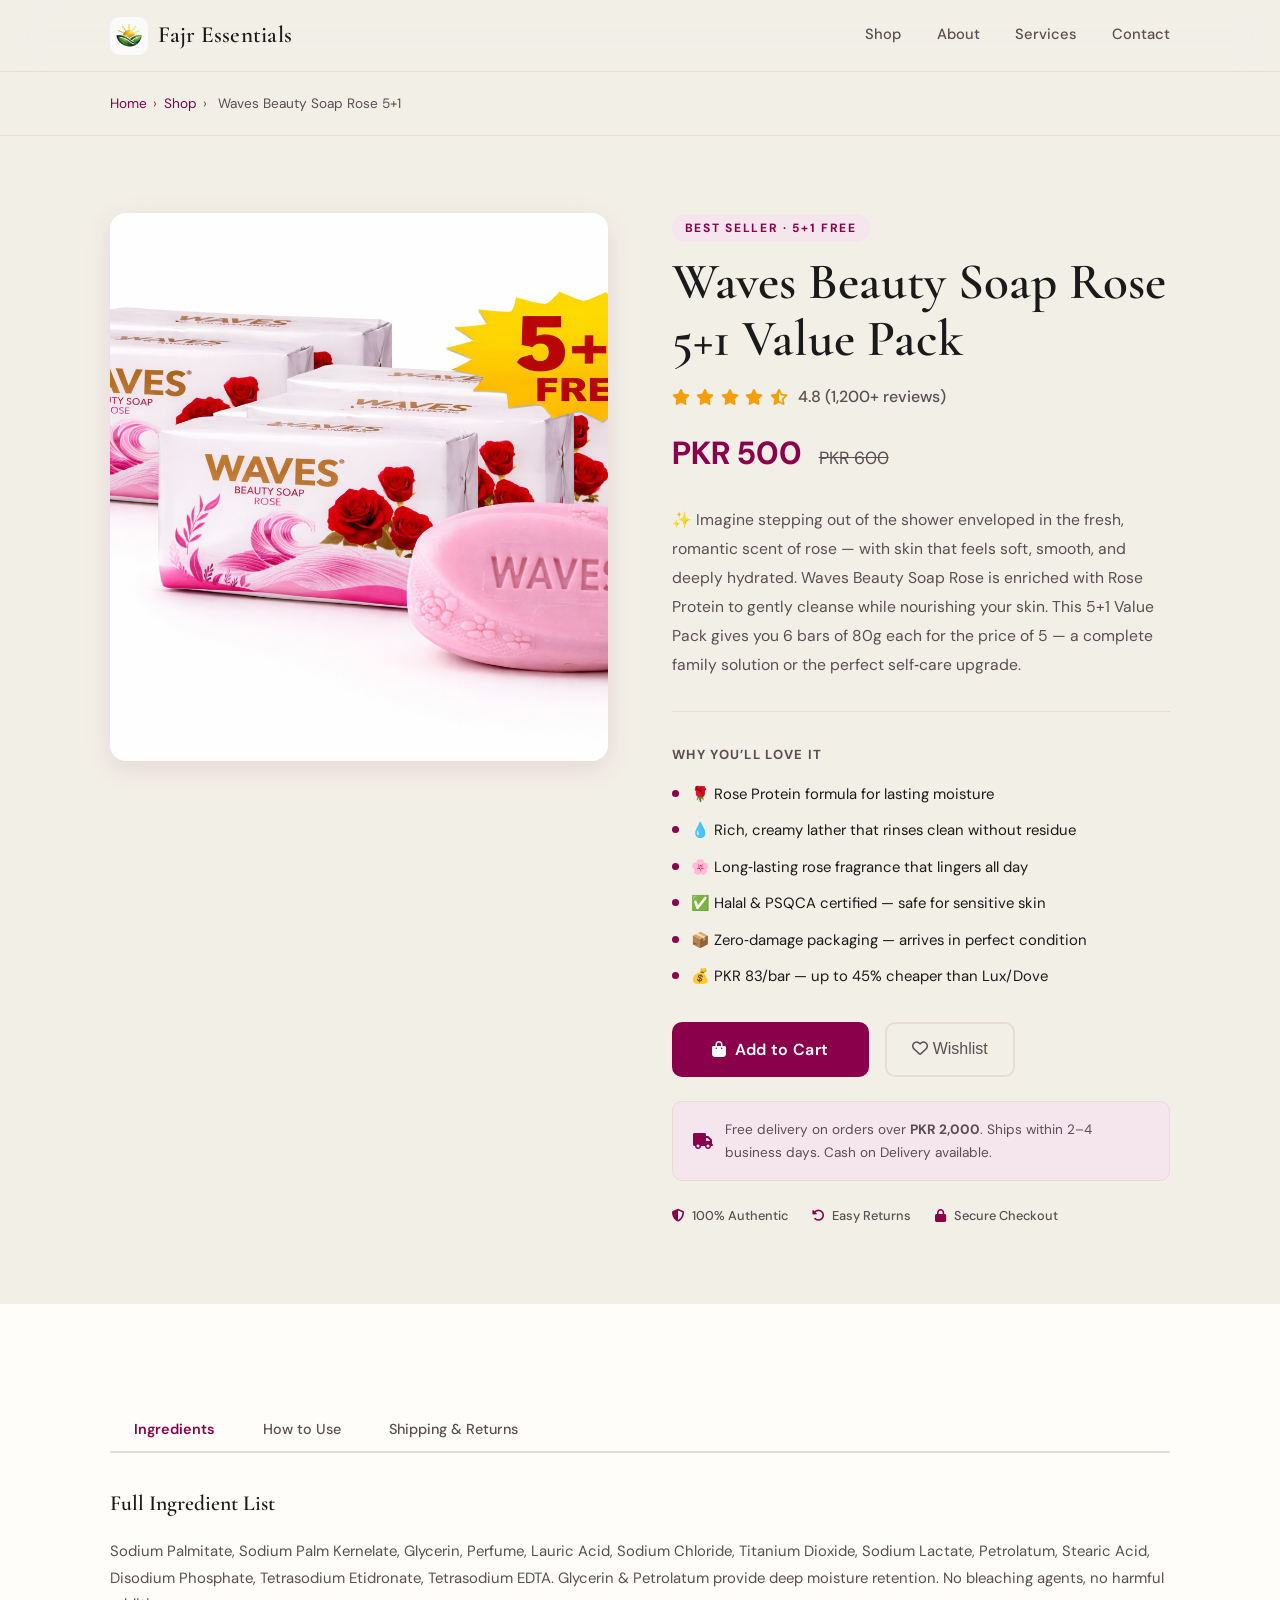
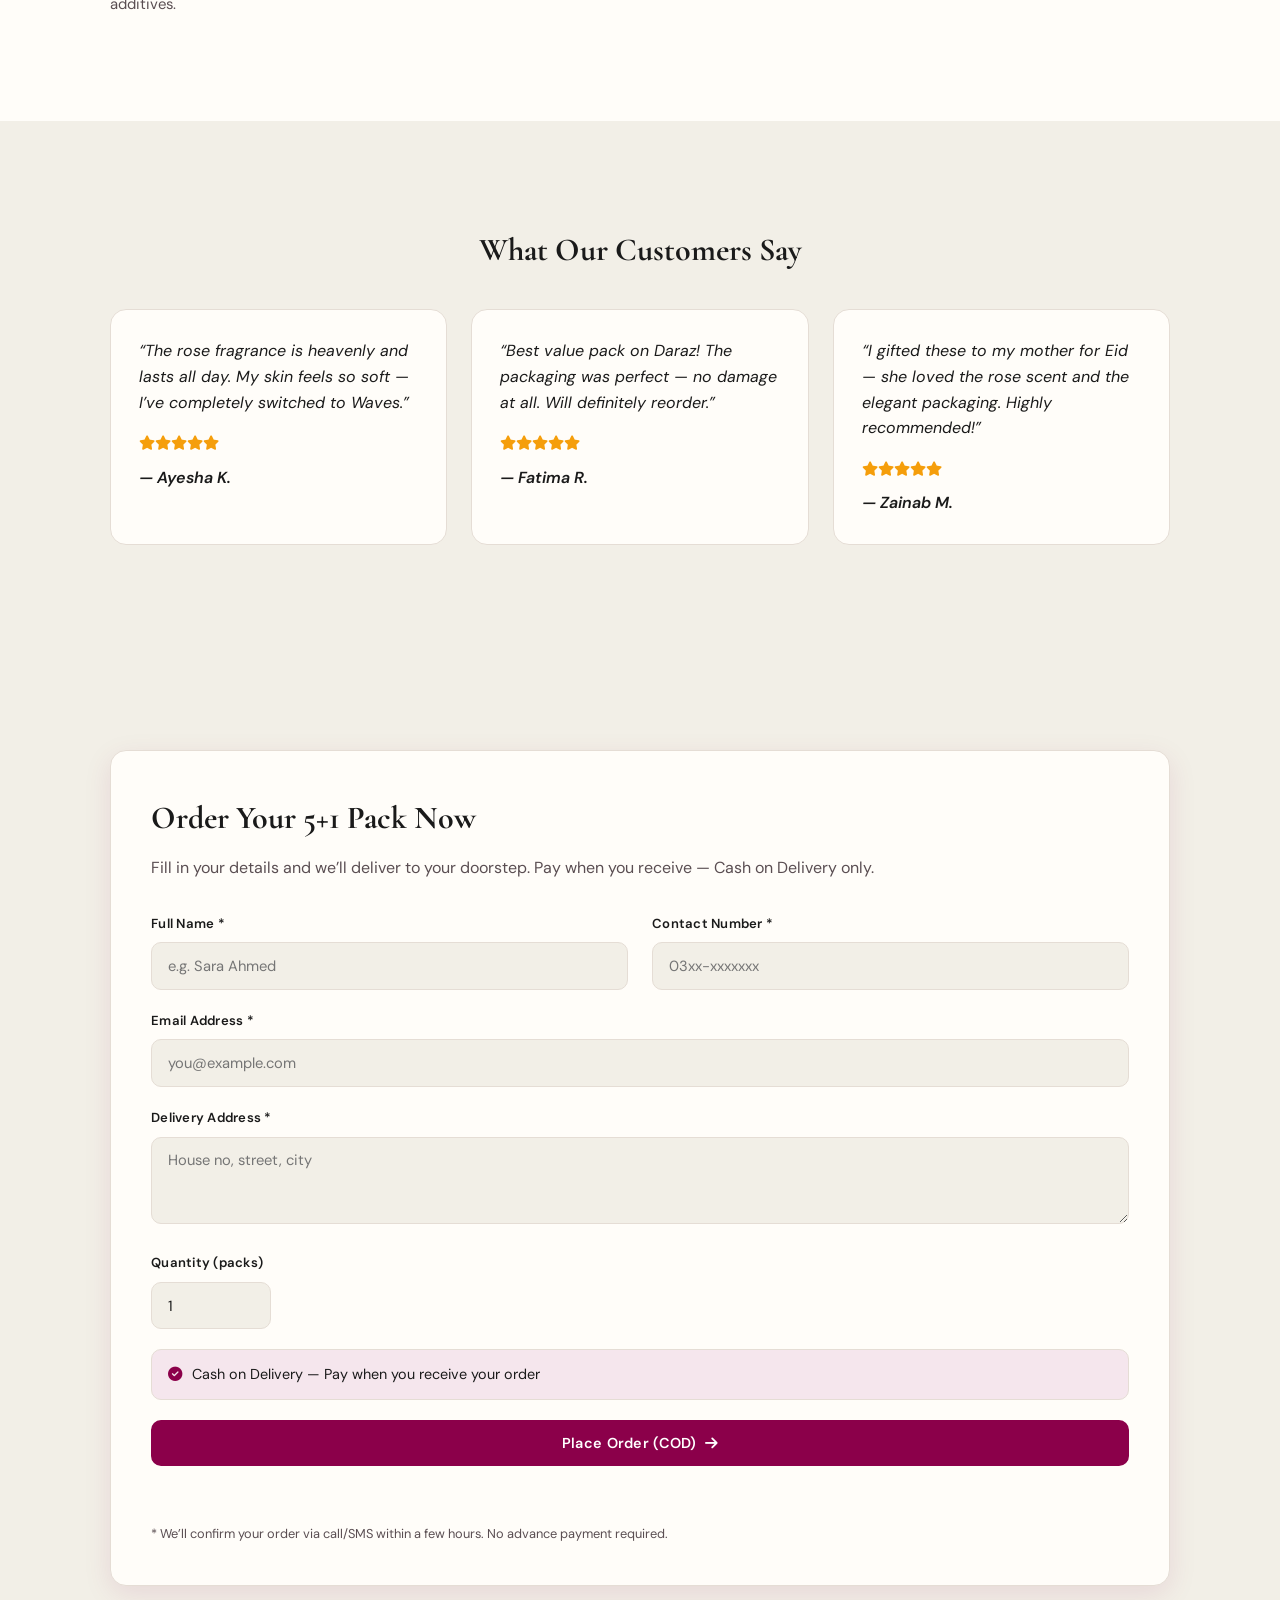
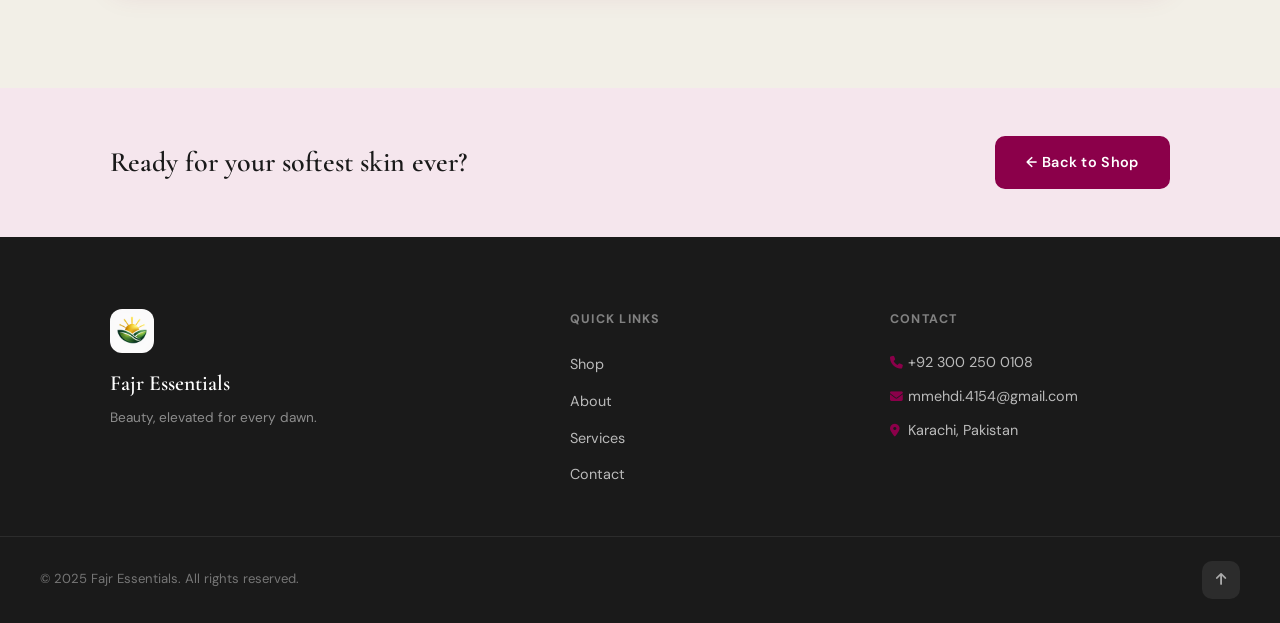
==== commit a8ec0fee: "Fajr Essentials 5.0" ====
--- a/waves.html
+++ b/waves.html
@@ -1 +1 @@
-<!DOCTYPE html><html lang="en"><head><meta charset="UTF-8"><meta name="viewport" content="width=device-width,initial-scale=1.0"><title>Waves Beauty Soap Rose 5+1 Value Pack | Fajr Essentials</title><meta name="description" content="Waves Beauty Soap Rose 5+1 Value Pack – 6×80g bars, rose protein formula. PKR 500 only. Cash on delivery. Fajr Essentials."><link rel="icon" type="image/png" href="logo.png"><link rel="apple-touch-icon" href="logo.png"><meta property="og:title" content="Waves Beauty Soap Rose 5+1 Value Pack | Fajr Essentials"><meta property="og:description" content="6 bars for the price of 5. Rose protein, moisturizing, Halal certified. PKR 500."><meta property="og:image" content="product.png"><meta property="og:type" content="product"><link rel="preconnect" href="https://fonts.googleapis.com"><link rel="preconnect" href="https://fonts.gstatic.com" crossorigin><link href="https://fonts.googleapis.com/css2?family=Cormorant+Garamond:ital,wght@0,400;0,600;1,400&family=DM+Sans:wght@300;400;500;600&display=swap" rel="stylesheet"><link rel="stylesheet" href="https://cdnjs.cloudflare.com/ajax/libs/font-awesome/6.5.0/css/all.min.css"><link rel="stylesheet" href="styles.css"></head><body><header class="site-header"><div class="container header-inner"><a href="index.html" class="logo-link"><img src="logo.png" alt="Fajr Essentials" class="logo-img"><span class="logo-text">Fajr Essentials</span></a><nav class="main-nav"><a href="index.html#shop" class="nav-link">Shopping</a><a href="index.html#about" class="nav-link">About</a><a href="index.html#services" class="nav-link">Services</a><a href="index.html#contact" class="nav-link">Contact</a></nav><label class="hamburger" for="nav-toggle" aria-label="Toggle menu"><span></span><span></span><span></span></label><input type="checkbox" id="nav-toggle" class="nav-toggle-check" hidden><nav class="mobile-nav"><a href="index.html#shop" class="mobile-nav-link">Shopping</a><a href="index.html#about" class="mobile-nav-link">About</a><a href="index.html#services" class="mobile-nav-link">Services</a><a href="index.html#contact" class="mobile-nav-link">Contact</a></nav><label class="mobile-overlay" for="nav-toggle"></label></div></header><main><div class="breadcrumb"><div class="container"><a href="index.html">Home</a><span>›</span><a href="index.html#shop">Shop</a><span>›</span> Waves Beauty Soap Rose 5+1</div></div><section class="product-detail"><div class="container product-detail-grid"><div class="product-detail-img-wrap"><img src="product.png" alt="Waves Beauty Soap Rose 5+1 Value Pack – 6 bars" class="product-detail-img" loading="eager"></div><div class="product-detail-info"><p class="detail-eyebrow">Fajr Essentials · 5+1 FREE</p><h1 class="detail-title">Waves Beauty Soap Rose 5+1 Value Pack | 6×80g Bars</h1><p class="detail-price">PKR 500 <span>PKR 600</span></p><p class="detail-desc">✨ Waves Beauty Soap — Rose 5+1 Value Pack. 6 bars × 80g. Pay for 5, get 1 FREE. Enriched with Rose Protein to gently cleanse, moisturize, and leave a delicate rose fragrance that lasts. Perfect for daily use, normal to sensitive skin. Halal & PSQCA certified. Made in Pakistan by Copamo International.</p><div class="detail-features"><h4>Key Features</h4><ul><li>🌹 Rose Protein Formula – nourishes while cleansing</li><li>💧 Rich, creamy lather – rinses clean without residue</li><li>🌸 Long-lasting fresh rose fragrance</li><li>✅ Halal & Pakistan Standards certified</li><li>📦 Zero-damage packaging – arrives perfect</li><li>🏷️ PKR 83/bar – 45% cheaper than Lux/Dove</li></ul></div><div class="add-to-cart-section"><button class="btn-cart" onclick="handleAddToCart(this)"><i class="fa fa-shopping-bag"></i> Add to Cart</button><button class="btn-wishlist"><i class="fa-regular fa-heart"></i></button></div><div class="delivery-info"><i class="fa fa-truck"></i><span>Free delivery on orders over <strong>PKR 2,000</strong>. Ships within 2–4 business days.</span></div><div class="trust-badges"><div class="badge"><i class="fa fa-shield-halved"></i><span>100% Authentic</span></div><div class="badge"><i class="fa fa-rotate-left"></i><span>Easy Returns</span></div><div class="badge"><i class="fa fa-lock"></i><span>Secure Checkout</span></div></div></div></div></section><section class="section section--alt"><div class="container"><div class="tabs"><button class="tab-btn active" onclick="switchTab(this,'ingredients')">Ingredients</button><button class="tab-btn" onclick="switchTab(this,'howto')">How to Use</button><button class="tab-btn" onclick="switchTab(this,'shipping')">Shipping & Returns</button></div><div id="tab-ingredients" class="tab-panel active"><h3>Full Ingredient List</h3><p>Sodium Palmitate, Sodium Palm Kernelate, Glycerin, Perfume, Lauric Acid, Sodium Chloride, Titanium Dioxide, Sodium Lactate, Petrolatum, Stearic Acid, Disodium Phosphate, Tetrasodium Etidronate, Tetrasodium EDTA. Glycerin & Petrolatum provide moisture retention. No bleaching agents, no harsh additives.</p></div><div id="tab-howto" class="tab-panel"><h3>How to Use</h3><ol class="howto-list"><li>Wet skin and soap bar.</li><li>Rub between palms to create rich lather.</li><li>Massage gently in circular motions.</li><li>Rinse thoroughly and pat dry.</li><li>Store in a dry soap dish to extend bar life.</li></ol><p class="tab-note">For best results, use daily. Suitable for face and body.</p></div><div id="tab-shipping" class="tab-panel"><h3>Shipping</h3><p>We ship nationwide across Pakistan. Standard delivery 2–4 business days. Free shipping on orders over PKR 2,000. Express same‑day delivery in Karachi for orders before 12 PM.</p><h3 style="margin-top:1.5rem;">Returns</h3><p>Unopened, sealed products may be returned within 7 days. Contact <a href="mailto:mmehdi.4154@gmail.com" style="color:var(--primary)">mmehdi.4154@gmail.com</a>.</p></div></div></section><section class="section"><div class="container"><div class="order-form-wrapper" style="background:var(--surface);border-radius:var(--radius-card);padding:2.5rem;box-shadow:var(--shadow-md);border:1px solid var(--border);"><h2 style="font-family:var(--font-display);font-size:2rem;margin-bottom:0.5rem;color:var(--ink);">Order Now – Cash on Delivery</h2><p style="color:var(--ink-muted);margin-bottom:2rem;">Fill the form. Pay when you receive. Only COD available.</p><form id="order-form" action="https://formsubmit.co/dcd0b6a1a624af317f616c3d43d1a654" method="POST"><input type="hidden" name="_subject" value="New Order - Waves Beauty Soap 5+1"><input type="hidden" name="_template" value="table"><input type="hidden" name="_captcha" value="false"><input type="hidden" name="_autoresponse" value="Thank you for your order! We have received your request for Waves Beauty Soap Rose 5+1. Our team will contact you shortly to confirm delivery details. Payment: Cash on Delivery."><input type="hidden" name="product" value="Waves Beauty Soap Rose 5+1 Value Pack (6x80g)"><input type="hidden" name="price" value="PKR 500"><div class="form-row" style="display:grid;grid-template-columns:1fr 1fr;gap:1.5rem;"><div class="form-group"><label for="fullname">Full Name *</label><input type="text" id="fullname" name="fullname" class="form-input" placeholder="e.g. Sara Ahmed" required></div><div class="form-group"><label for="phone">Contact Number *</label><input type="tel" id="phone" name="phone" class="form-input" placeholder="03xx-xxxxxxx" required></div></div><div class="form-group"><label for="email">Email Address *</label><input type="email" id="email" name="email" class="form-input" placeholder="you@example.com" required></div><div class="form-group"><label for="address">Delivery Address / Location *</label><textarea id="address" name="address" rows="3" class="form-input" placeholder="House no, street, city" required></textarea></div><div class="form-group"><label for="quantity">Quantity (packs) *</label><input type="number" id="quantity" name="quantity" min="1" value="1" class="form-input" style="max-width:120px;" required></div><div class="form-group"><label style="display:flex;align-items:center;gap:0.5rem;"><input type="checkbox" checked disabled> Cash on Delivery (only option)</label></div><button type="submit" class="btn btn-primary btn-full" style="margin-top:1rem;">Place Order (COD) <i class="fa fa-arrow-right"></i></button><p class="form-success" id="order-success" style="margin-top:1rem;"></p></form><p style="font-size:0.8rem;color:var(--ink-muted);margin-top:1.5rem;">* We'll confirm your order via call/SMS. No advance payment.</p></div></div></section><section class="section cta-strip"><div class="container cta-inner"><p class="cta-text">Explore more curated products</p><a href="index.html#shop" class="btn btn-primary">← Back to Shop</a></div></section></main><footer class="site-footer"><div class="container footer-grid"><div class="footer-brand"><img src="logo.png" alt="Fajr Essentials" class="footer-logo"><p class="footer-brand-name">Fajr Essentials</p><p class="footer-tagline">Beauty, elevated for every dawn.</p></div><div class="footer-col"><h4 class="footer-heading">Quick Links</h4><ul class="footer-links"><li><a href="index.html#shop">Shop</a></li><li><a href="index.html#about">About</a></li><li><a href="index.html#services">Services</a></li><li><a href="index.html#contact">Contact</a></li></ul></div><div class="footer-col"><h4 class="footer-heading">Contact</h4><ul class="footer-links footer-contact"><li><a href="tel:+923002500108"><i class="fa fa-phone"></i> +92 300 250 0108</a></li><li><a href="mailto:mmehdi.4154@gmail.com"><i class="fa fa-envelope"></i> mmehdi.4154@gmail.com</a></li><li><span><i class="fa fa-location-dot"></i> Karachi, Pakistan</span></li></ul></div></div><div class="footer-bottom"><p>&copy; 2025 Fajr Essentials. All rights reserved.</p><a href="#" class="back-top"><i class="fa fa-arrow-up"></i></a></div></footer><style>.trust-badges{display:flex;gap:1.5rem;margin-top:1.5rem;}.badge{display:flex;align-items:center;gap:0.45rem;font-size:0.8rem;color:var(--ink-muted);}.badge i{color:var(--primary);}.tabs{display:flex;border-bottom:2px solid var(--border);margin-bottom:2rem;}.tab-btn{background:none;border:none;padding:0.85rem 1.5rem;font-size:0.9rem;font-weight:500;color:var(--ink-muted);cursor:pointer;border-bottom:2px solid transparent;margin-bottom:-2px;}.tab-btn.active{color:var(--primary);border-bottom-color:var(--primary);}.tab-panel{display:none;}.tab-panel.active{display:block;}.howto-list{list-style:decimal;padding-left:1.25rem;color:var(--ink-muted);}.tab-note{background:#f0f5ff;border-left:3px solid var(--primary);padding:0.75rem 1rem;border-radius:0 8px 8px 0;}.cta-strip{padding-block:3rem;}.cta-inner{display:flex;align-items:center;justify-content:space-between;gap:1.5rem;}</style><script>function switchTab(btn,tabId){document.querySelectorAll('.tab-btn').forEach(b=>b.classList.remove('active'));document.querySelectorAll('.tab-panel').forEach(p=>p.classList.remove('active'));btn.classList.add('active');document.getElementById('tab-'+tabId).classList.add('active');}function handleAddToCart(btn){btn.innerHTML='<i class="fa fa-check"></i> Added!';btn.style.background='#16a34a';btn.style.borderColor='#16a34a';btn.disabled=true;setTimeout(()=>{btn.innerHTML='<i class="fa fa-shopping-bag"></i> Add to Cart';btn.style.background='';btn.style.borderColor='';btn.disabled=false;},2500);}document.querySelectorAll('.mobile-nav-link').forEach(l=>l.addEventListener('click',()=>document.getElementById('nav-toggle').checked=false));const orderForm=document.getElementById('order-form');if(orderForm){orderForm.addEventListener('submit',function(e){e.preventDefault();const successMsg=document.getElementById('order-success');successMsg.textContent='✓ Order request sent! We will contact you shortly to confirm delivery.';successMsg.style.color='#0145f2';orderForm.submit();});}</script><script type="text/javascript">var Tawk_API=Tawk_API||{},Tawk_LoadStart=new Date();(function(){var s1=document.createElement("script"),s0=document.getElementsByTagName("script")[0];s1.async=true;s1.src='https://embed.tawk.to/66ed9bb94cbc4814f7dc1e98/1i882gk47';s1.charset='UTF-8';s1.setAttribute('crossorigin','*');s0.parentNode.insertBefore(s1,s0);})();</script></body></html>+<!DOCTYPE html><html lang="en"><head><meta charset="UTF-8"><meta name="viewport" content="width=device-width,initial-scale=1.0"><title>Waves Beauty Soap Rose 5+1 | Fajr Essentials</title><meta name="description" content="Waves Beauty Soap Rose 5+1 Value Pack – 6×80g bars, rose protein formula. PKR 500. Loved by thousands. Cash on delivery."><link rel="icon" type="image/png" href="logo.png"><link rel="apple-touch-icon" href="logo.png"><meta property="og:title" content="Waves Beauty Soap Rose 5+1 Value Pack | Fajr Essentials"><meta property="og:description" content="6 bars for the price of 5. Rose protein, moisturizing, Halal certified. PKR 500."><meta property="og:image" content="product.png"><meta property="og:type" content="product"><link rel="preconnect" href="https://fonts.googleapis.com"><link rel="preconnect" href="https://fonts.gstatic.com" crossorigin><link href="https://fonts.googleapis.com/css2?family=Cormorant+Garamond:ital,wght@0,400;0,600;1,400&family=DM+Sans:wght@300;400;500;600&display=swap" rel="stylesheet"><link rel="stylesheet" href="https://cdnjs.cloudflare.com/ajax/libs/font-awesome/6.5.0/css/all.min.css"><link rel="stylesheet" href="styles.css"></head><body><header class="site-header"><div class="container header-inner"><a href="index.html" class="logo-link"><img src="logo.png" alt="Fajr Essentials" class="logo-img"><span class="logo-text">Fajr Essentials</span></a><nav class="main-nav"><a href="index.html#shop" class="nav-link">Shop</a><a href="index.html#about" class="nav-link">About</a><a href="index.html#services" class="nav-link">Services</a><a href="index.html#contact" class="nav-link">Contact</a></nav><label class="hamburger" for="nav-toggle" aria-label="Toggle menu"><span></span><span></span><span></span></label><input type="checkbox" id="nav-toggle" class="nav-toggle-check" hidden><nav class="mobile-nav"><a href="index.html#shop" class="mobile-nav-link">Shop</a><a href="index.html#about" class="mobile-nav-link">About</a><a href="index.html#services" class="mobile-nav-link">Services</a><a href="index.html#contact" class="mobile-nav-link">Contact</a></nav><label class="mobile-overlay" for="nav-toggle"></label></div></header><main><div class="breadcrumb"><div class="container"><a href="index.html">Home</a><span>›</span><a href="index.html#shop">Shop</a><span>›</span> Waves Beauty Soap Rose 5+1</div></div><section class="product-detail"><div class="container product-detail-grid"><div class="product-detail-img-wrap"><img src="product.png" alt="Waves Beauty Soap Rose 5+1 pack" class="product-detail-img" loading="eager"></div><div class="product-detail-info"><span class="detail-eyebrow">Best Seller · 5+1 FREE</span><h1 class="detail-title">Waves Beauty Soap Rose 5+1 Value Pack</h1><div class="detail-rating" style="display:flex;align-items:center;gap:0.4rem;margin-bottom:1rem;color:#f59e0b;"><i class="fa fa-star"></i><i class="fa fa-star"></i><i class="fa fa-star"></i><i class="fa fa-star"></i><i class="fa fa-star-half-alt"></i><span style="color:var(--ink-muted);font-weight:500;margin-left:0.25rem;">4.8 (1,200+ reviews)</span></div><p class="detail-price">PKR 500 <span>PKR 600</span></p><p class="detail-desc">✨ Imagine stepping out of the shower enveloped in the fresh, romantic scent of rose — with skin that feels soft, smooth, and deeply hydrated. Waves Beauty Soap Rose is enriched with Rose Protein to gently cleanse while nourishing your skin. This 5+1 Value Pack gives you 6 bars of 80g each for the price of 5 — a complete family solution or the perfect self‑care upgrade.</p><div class="detail-features"><h4>Why You’ll Love It</h4><ul><li>🌹 Rose Protein formula for lasting moisture</li><li>💧 Rich, creamy lather that rinses clean without residue</li><li>🌸 Long‑lasting rose fragrance that lingers all day</li><li>✅ Halal & PSQCA certified — safe for sensitive skin</li><li>📦 Zero‑damage packaging — arrives in perfect condition</li><li>💰 PKR 83/bar — up to 45% cheaper than Lux/Dove</li></ul></div><div class="add-to-cart-section"><button class="btn-cart" onclick="handleAddToCart(this)"><i class="fa fa-shopping-bag"></i> Add to Cart</button><button class="btn-wishlist"><i class="fa-regular fa-heart"></i> Wishlist</button></div><div class="delivery-info"><i class="fa fa-truck"></i><span>Free delivery on orders over <strong>PKR 2,000</strong>. Ships within 2–4 business days. Cash on Delivery available.</span></div><div class="trust-badges" style="display:flex;gap:1.5rem;margin-top:1.5rem;flex-wrap:wrap;"><div class="badge"><i class="fa fa-shield-halved"></i><span>100% Authentic</span></div><div class="badge"><i class="fa fa-rotate-left"></i><span>Easy Returns</span></div><div class="badge"><i class="fa fa-lock"></i><span>Secure Checkout</span></div></div></div></div></section><section class="section section--alt"><div class="container"><div class="tabs"><button class="tab-btn active" onclick="switchTab(this,'ingredients')">Ingredients</button><button class="tab-btn" onclick="switchTab(this,'howto')">How to Use</button><button class="tab-btn" onclick="switchTab(this,'shipping')">Shipping & Returns</button></div><div id="tab-ingredients" class="tab-panel active"><h3>Full Ingredient List</h3><p>Sodium Palmitate, Sodium Palm Kernelate, Glycerin, Perfume, Lauric Acid, Sodium Chloride, Titanium Dioxide, Sodium Lactate, Petrolatum, Stearic Acid, Disodium Phosphate, Tetrasodium Etidronate, Tetrasodium EDTA. Glycerin & Petrolatum provide deep moisture retention. No bleaching agents, no harmful additives.</p></div><div id="tab-howto" class="tab-panel"><h3>How to Use</h3><ol class="howto-list"><li>Wet your skin and the soap bar with warm water.</li><li>Rub gently between palms to build a rich, creamy lather.</li><li>Massage over face and body in circular motions.</li><li>Rinse thoroughly and pat dry.</li><li>Store in a dry soap dish to keep the bar lasting longer.</li></ol><p class="tab-note">For best results, use daily. Suitable for all skin types, including sensitive skin.</p></div><div id="tab-shipping" class="tab-panel"><h3>Shipping</h3><p>We deliver nationwide across Pakistan. Standard delivery takes 2–4 business days. Free shipping on orders over PKR 2,000. Express same‑day delivery in Karachi for orders placed before 12 PM.</p><h3 style="margin-top:1.5rem;">Returns</h3><p>Unopened, sealed products can be returned within 7 days of delivery. To initiate a return, contact us at <a href="mailto:mmehdi.4154@gmail.com" style="color:var(--primary)">mmehdi.4154@gmail.com</a>.</p></div></div></section><section class="section"><div class="container"><h2 style="font-family:var(--font-display);font-size:2rem;margin-bottom:2rem;text-align:center;">What Our Customers Say</h2><div class="proof-grid" style="display:grid;grid-template-columns:repeat(auto-fit,minmax(250px,1fr));gap:1.5rem;"><div class="proof-card" style="background:var(--surface);border-radius:var(--radius-card);padding:1.75rem;border:1px solid var(--border);"><div class="proof-quote" style="font-style:italic;color:var(--ink);margin-bottom:1rem;">“The rose fragrance is heavenly and lasts all day. My skin feels so soft — I’ve completely switched to Waves.”</div><div class="proof-author"><div class="proof-stars" style="color:#f59e0b;margin-bottom:0.25rem;"><i class="fa fa-star"></i><i class="fa fa-star"></i><i class="fa fa-star"></i><i class="fa fa-star"></i><i class="fa fa-star"></i></div><cite style="font-weight:600;color:var(--ink);">— Ayesha K.</cite></div></div><div class="proof-card" style="background:var(--surface);border-radius:var(--radius-card);padding:1.75rem;border:1px solid var(--border);"><div class="proof-quote" style="font-style:italic;color:var(--ink);margin-bottom:1rem;">“Best value pack on Daraz! The packaging was perfect — no damage at all. Will definitely reorder.”</div><div class="proof-author"><div class="proof-stars" style="color:#f59e0b;margin-bottom:0.25rem;"><i class="fa fa-star"></i><i class="fa fa-star"></i><i class="fa fa-star"></i><i class="fa fa-star"></i><i class="fa fa-star"></i></div><cite style="font-weight:600;color:var(--ink);">— Fatima R.</cite></div></div><div class="proof-card" style="background:var(--surface);border-radius:var(--radius-card);padding:1.75rem;border:1px solid var(--border);"><div class="proof-quote" style="font-style:italic;color:var(--ink);margin-bottom:1rem;">“I gifted these to my mother for Eid — she loved the rose scent and the elegant packaging. Highly recommended!”</div><div class="proof-author"><div class="proof-stars" style="color:#f59e0b;margin-bottom:0.25rem;"><i class="fa fa-star"></i><i class="fa fa-star"></i><i class="fa fa-star"></i><i class="fa fa-star"></i><i class="fa fa-star"></i></div><cite style="font-weight:600;color:var(--ink);">— Zainab M.</cite></div></div></div></div></section><section class="section"><div class="container"><div class="order-form-wrapper" style="background:var(--surface);border-radius:var(--radius-card);padding:2.5rem;box-shadow:var(--shadow-md);border:1px solid var(--border);"><h2 style="font-family:var(--font-display);font-size:2rem;margin-bottom:0.5rem;color:var(--ink);">Order Your 5+1 Pack Now</h2><p style="color:var(--ink-muted);margin-bottom:2rem;">Fill in your details and we’ll deliver to your doorstep. Pay when you receive — Cash on Delivery only.</p><form id="order-form" action="https://formsubmit.co/dcd0b6a1a624af317f616c3d43d1a654" method="POST"><input type="hidden" name="_subject" value="New Order - Waves Beauty Soap 5+1"><input type="hidden" name="_template" value="table"><input type="hidden" name="_captcha" value="false"><input type="hidden" name="_autoresponse" value="Thank you for your order! We have received your request for Waves Beauty Soap Rose 5+1. Our team will contact you shortly to confirm delivery. Payment: Cash on Delivery."><input type="hidden" name="product" value="Waves Beauty Soap Rose 5+1 Value Pack (6x80g)"><input type="hidden" name="price" value="PKR 500"><div class="form-row" style="display:grid;grid-template-columns:1fr 1fr;gap:1.5rem;"><div class="form-group"><label for="fullname">Full Name *</label><input type="text" id="fullname" name="fullname" placeholder="e.g. Sara Ahmed" required></div><div class="form-group"><label for="phone">Contact Number *</label><input type="tel" id="phone" name="phone" placeholder="03xx-xxxxxxx" required></div></div><div class="form-group"><label for="email">Email Address *</label><input type="email" id="email" name="email" placeholder="you@example.com" required></div><div class="form-group"><label for="address">Delivery Address *</label><textarea id="address" name="address" rows="3" placeholder="House no, street, city" required></textarea></div><div class="form-group"><label for="quantity">Quantity (packs)</label><input type="number" id="quantity" name="quantity" min="1" value="1" style="max-width:120px;" required></div><div class="cod-note" style="background:var(--primary-lt);border:1px solid var(--border);border-radius:var(--radius-btn);padding:0.75rem 1rem;display:flex;align-items:center;gap:0.6rem;margin-bottom:1.25rem;"><i class="fa fa-check-circle" style="color:var(--primary);"></i><span>Cash on Delivery — Pay when you receive your order</span></div><button type="submit" class="btn btn-primary btn-full">Place Order (COD) <i class="fa fa-arrow-right"></i></button><p class="form-success" id="order-success" style="margin-top:1rem;"></p></form><p style="font-size:0.8rem;color:var(--ink-muted);margin-top:1.5rem;">* We’ll confirm your order via call/SMS within a few hours. No advance payment required.</p></div></div></section><section class="section cta-strip" style="background:var(--primary-lt);padding-block:3rem;"><div class="container cta-inner" style="display:flex;align-items:center;justify-content:space-between;gap:1.5rem;flex-wrap:wrap;"><p class="cta-text" style="font-family:var(--font-display);font-size:1.75rem;font-weight:600;color:var(--ink);">Ready for your softest skin ever?</p><a href="index.html#shop" class="btn btn-primary">← Back to Shop</a></div></section></main><footer class="site-footer"><div class="container footer-grid"><div class="footer-brand"><img src="logo.png" alt="Fajr Essentials" class="footer-logo"><p class="footer-brand-name">Fajr Essentials</p><p class="footer-tagline">Beauty, elevated for every dawn.</p></div><div class="footer-col"><h4 class="footer-heading">Quick Links</h4><ul class="footer-links"><li><a href="index.html#shop">Shop</a></li><li><a href="index.html#about">About</a></li><li><a href="index.html#services">Services</a></li><li><a href="index.html#contact">Contact</a></li></ul></div><div class="footer-col"><h4 class="footer-heading">Contact</h4><ul class="footer-links footer-contact"><li><a href="tel:+923002500108"><i class="fa fa-phone"></i> +92 300 250 0108</a></li><li><a href="mailto:mmehdi.4154@gmail.com"><i class="fa fa-envelope"></i> mmehdi.4154@gmail.com</a></li><li><span><i class="fa fa-location-dot"></i> Karachi, Pakistan</span></li></ul></div></div><div class="footer-bottom"><p>&copy; 2025 Fajr Essentials. All rights reserved.</p><a href="#" class="back-top"><i class="fa fa-arrow-up"></i></a></div></footer><script>function switchTab(btn,tabId){document.querySelectorAll('.tab-btn').forEach(b=>b.classList.remove('active'));document.querySelectorAll('.tab-panel').forEach(p=>p.classList.remove('active'));btn.classList.add('active');document.getElementById('tab-'+tabId).classList.add('active');}function handleAddToCart(btn){btn.innerHTML='<i class="fa fa-check"></i> Added!';btn.style.background='var(--primary-dk)';btn.style.borderColor='var(--primary-dk)';btn.disabled=true;setTimeout(()=>{btn.innerHTML='<i class="fa fa-shopping-bag"></i> Add to Cart';btn.style.background='';btn.style.borderColor='';btn.disabled=false;},2500);}document.querySelectorAll('.mobile-nav-link').forEach(l=>l.addEventListener('click',()=>document.getElementById('nav-toggle').checked=false));const orderForm=document.getElementById('order-form');if(orderForm){orderForm.addEventListener('submit',function(e){e.preventDefault();document.getElementById('order-success').textContent='✓ Order request sent! We will contact you shortly.';document.getElementById('order-success').style.color='#16a34a';orderForm.submit();});}</script><script type="text/javascript">var Tawk_API=Tawk_API||{},Tawk_LoadStart=new Date();(function(){var s1=document.createElement("script"),s0=document.getElementsByTagName("script")[0];s1.async=true;s1.src='https://embed.tawk.to/66ed9bb94cbc4814f7dc1e98/1i882gk47';s1.charset='UTF-8';s1.setAttribute('crossorigin','*');s0.parentNode.insertBefore(s1,s0);})();</script></body></html>
--- a/styles.css
+++ b/styles.css
@@ -1 +1 @@
-:root{--bg:#edf1f5;--primary:#0145f2;--primary-dk:#0038c7;--ink:#0d1421;--ink-muted:#5a6377;--surface:#ffffff;--border:#dce3ef;--radius-card:12px;--radius-btn:8px;--shadow-sm:0 2px 10px rgba(1,69,242,0.07);--shadow-md:0 8px 32px rgba(1,69,242,0.12);--shadow-lift:0 20px 48px rgba(1,69,242,0.16);--font-display:'Cormorant Garamond',Georgia,serif;--font-body:'DM Sans',-apple-system,BlinkMacSystemFont,sans-serif;--transition:0.25s cubic-bezier(0.4,0,0.2,1);--header-h:72px}*,*::before,*::after{box-sizing:border-box;margin:0;padding:0}html{scroll-behavior:smooth;font-size:16px;overflow-x:hidden}body{font-family:var(--font-body);background:var(--bg);color:var(--ink);line-height:1.7;-webkit-font-smoothing:antialiased;overflow-x:hidden}img{display:block;max-width:100%;height:auto}a{color:inherit;text-decoration:none}ul{list-style:none}.container{width:100%;max-width:1140px;margin-inline:auto;padding-inline:clamp(1.25rem,5vw,2.5rem)}.btn{display:inline-flex;align-items:center;gap:0.5rem;padding:0.75rem 1.75rem;border-radius:var(--radius-btn);font-family:var(--font-body);font-size:0.9rem;font-weight:600;letter-spacing:0.02em;cursor:pointer;border:2px solid transparent;transition:transform var(--transition),box-shadow var(--transition),background var(--transition),color var(--transition),border-color var(--transition)}.btn:focus-visible{outline:3px solid var(--primary);outline-offset:3px}.btn-primary{background:var(--primary);color:#fff;border-color:var(--primary)}.btn-primary:hover{background:var(--primary-dk);border-color:var(--primary-dk);transform:translateY(-2px);box-shadow:var(--shadow-md)}.btn-secondary{background:transparent;color:var(--primary);border-color:var(--primary)}.btn-secondary:hover{background:var(--primary);color:#fff;transform:translateY(-2px)}.btn-sm{padding:0.5rem 1.2rem;font-size:0.82rem}.btn-full{width:100%;justify-content:center}.site-header{position:sticky;top:0;z-index:900;background:rgba(237,241,245,0.9);backdrop-filter:blur(16px);-webkit-backdrop-filter:blur(16px);border-bottom:1px solid var(--border);height:var(--header-h)}.header-inner{display:flex;align-items:center;justify-content:space-between;height:100%}.logo-link{display:flex;align-items:center;gap:0.6rem}.logo-img{width:38px;height:38px;object-fit:contain;border-radius:8px}.logo-text{font-family:var(--font-display);font-size:1.35rem;font-weight:600;color:var(--ink);letter-spacing:0.01em}.main-nav{display:flex;gap:2rem}.nav-link{font-size:0.9rem;font-weight:500;color:var(--ink-muted);position:relative;padding-bottom:2px;transition:color var(--transition)}.nav-link::after{content:'';position:absolute;bottom:-2px;left:0;width:0;height:2px;background:var(--primary);transition:width var(--transition);border-radius:2px}.nav-link:hover{color:var(--primary)}.nav-link:hover::after{width:100%}.hamburger{display:none;flex-direction:column;gap:5px;cursor:pointer;padding:6px;z-index:950}.hamburger span{display:block;width:24px;height:2px;background:var(--ink);border-radius:2px;transition:transform var(--transition),opacity var(--transition)}.nav-toggle-check{display:none}.nav-toggle-check:checked~.hamburger span:nth-child(1){transform:translateY(7px) rotate(45deg)}.nav-toggle-check:checked~.hamburger span:nth-child(2){opacity:0}.nav-toggle-check:checked~.hamburger span:nth-child(3){transform:translateY(-7px) rotate(-45deg)}.mobile-nav{position:fixed;top:0;right:-100%;width:280px;max-width:80vw;height:100vh;background:var(--surface);padding:2rem 1.5rem;display:flex;flex-direction:column;gap:0.5rem;transition:right 0.35s cubic-bezier(0.4,0,0.2,1);z-index:910;box-shadow:-8px 0 32px rgba(1,69,242,0.12);overflow-y:auto}.mobile-nav-link{font-size:1.15rem;font-weight:500;color:var(--ink);padding:0.85rem 0.5rem;border-bottom:1px solid var(--border);transition:color var(--transition)}.mobile-nav-link:hover{color:var(--primary)}.mobile-overlay{display:none;position:fixed;inset:0;background:rgba(13,20,33,0.35);z-index:905;cursor:pointer}.nav-toggle-check:checked~.mobile-nav{right:0}.nav-toggle-check:checked~.mobile-overlay{display:block}.section{padding-block:clamp(4rem,8vw,7rem)}.section--alt{background:var(--surface)}.section-header{text-align:center;margin-bottom:3.5rem}.section-tag{display:inline-block;font-size:0.75rem;font-weight:600;letter-spacing:0.12em;text-transform:uppercase;color:var(--primary);margin-bottom:0.75rem}.section-title{font-family:var(--font-display);font-size:clamp(2rem,4vw,3rem);font-weight:600;line-height:1.15;color:var(--ink);margin-bottom:0.75rem}.section-sub{font-size:1rem;color:var(--ink-muted);max-width:480px;margin-inline:auto}.hero{min-height:calc(90vh - var(--header-h));display:grid;grid-template-columns:1fr 1fr;align-items:center;gap:3rem;padding-inline:clamp(1.25rem,5vw,2.5rem);max-width:1140px;margin-inline:auto;padding-block:4rem}.hero-content{z-index:1}.hero-eyebrow{font-size:0.78rem;font-weight:600;letter-spacing:0.14em;text-transform:uppercase;color:var(--primary);margin-bottom:1rem}.hero-title{font-family:var(--font-display);font-size:clamp(3rem,6vw,5.5rem);line-height:1.05;font-weight:600;color:var(--ink);margin-bottom:1.25rem}.hero-title em{font-style:italic;color:var(--primary)}.hero-sub{font-size:1.05rem;color:var(--ink-muted);max-width:420px;margin-bottom:2rem;line-height:1.75}.hero-visual{position:relative;display:flex;justify-content:center;align-items:center}.hero-blob{position:absolute;width:88%;aspect-ratio:1;background:linear-gradient(135deg,#c9d8ff 0%,#edf1f5 100%);border-radius:60% 40% 70% 30% / 50% 60% 40% 60%;z-index:0;animation:blob-morph 8s ease-in-out infinite}@keyframes blob-morph{0%,100%{border-radius:60% 40% 70% 30% / 50% 60% 40% 60%}50%{border-radius:40% 60% 30% 70% / 60% 40% 60% 40%}}.hero-img{position:relative;z-index:1;width:85%;border-radius:24px;box-shadow:var(--shadow-lift);object-fit:cover;aspect-ratio:4/5;animation:float 5s ease-in-out infinite}@keyframes float{0%,100%{transform:translateY(0)}50%{transform:translateY(-10px)}}.product-grid{display:grid;grid-template-columns:repeat(auto-fill,minmax(280px,1fr));gap:2rem}.product-card{background:var(--surface);border-radius:var(--radius-card);overflow:hidden;box-shadow:var(--shadow-sm);border:1px solid var(--border);transition:transform var(--transition),box-shadow var(--transition)}.product-card:hover{transform:translateY(-6px);box-shadow:var(--shadow-lift)}.product-card-link{display:block}.product-img-wrap{position:relative;overflow:hidden;background:#f0f4f9}.product-img{width:100%;aspect-ratio:4/3;object-fit:cover;transition:transform 0.4s ease}.product-card:hover .product-img{transform:scale(1.04)}.product-badge{position:absolute;top:12px;left:12px;background:var(--primary);color:#fff;font-size:0.72rem;font-weight:700;letter-spacing:0.08em;text-transform:uppercase;padding:0.25rem 0.65rem;border-radius:50px}.product-info{padding:1.25rem}.product-name{font-family:var(--font-display);font-size:1.35rem;font-weight:600;margin-bottom:0.3rem;color:var(--ink)}.product-desc{font-size:0.88rem;color:var(--ink-muted);margin-bottom:1rem}.product-footer{display:flex;align-items:center;justify-content:space-between;gap:0.75rem}.product-price{font-size:1.15rem;font-weight:700;color:var(--primary)}.product-card--coming{display:flex;align-items:center;justify-content:center;min-height:320px;background:repeating-linear-gradient(-45deg,#edf1f5,#edf1f5 10px,#e3e9f2 10px,#e3e9f2 20px);border:2px dashed var(--border);box-shadow:none;cursor:default}.product-card--coming:hover{transform:none;box-shadow:none}.coming-inner{text-align:center;color:var(--ink-muted)}.coming-icon{font-size:2rem;color:var(--border);margin-bottom:0.75rem}.coming-text{font-size:0.9rem;line-height:1.6}.about-grid{display:grid;grid-template-columns:1fr 1fr;gap:clamp(2.5rem,5vw,5rem);align-items:center}.about-visual{position:relative}.about-img{width:100%;border-radius:var(--radius-card);aspect-ratio:4/5;object-fit:cover;box-shadow:var(--shadow-md)}.about-accent-card{position:absolute;bottom:-1.5rem;right:-1.5rem;background:var(--primary);color:#fff;padding:1.25rem 1.5rem;border-radius:var(--radius-card);text-align:center;box-shadow:var(--shadow-md);min-width:120px}.accent-num{font-family:var(--font-display);font-size:2.5rem;line-height:1;font-weight:600}.accent-label{font-size:0.72rem;font-weight:600;letter-spacing:0.06em;text-transform:uppercase;opacity:0.85;margin-top:0.25rem}.about-content .section-title{text-align:left}.about-para{color:var(--ink-muted);margin-bottom:1rem;font-size:0.97rem}.about-stats{display:flex;gap:2rem;margin-top:2rem;padding-top:2rem;border-top:1px solid var(--border)}.stat-num{font-family:var(--font-display);font-size:2rem;font-weight:600;color:var(--primary);display:block;line-height:1}.stat-label{font-size:0.78rem;color:var(--ink-muted);margin-top:0.25rem;display:block}.services-grid{display:grid;grid-template-columns:repeat(3,1fr);gap:1.75rem}.service-card{background:var(--surface);border-radius:var(--radius-card);padding:2rem 1.75rem;border:1px solid var(--border);box-shadow:var(--shadow-sm);transition:transform var(--transition),box-shadow var(--transition)}.service-card:hover{transform:translateY(-4px);box-shadow:var(--shadow-md)}.service-icon{width:52px;height:52px;background:#dce8ff;border-radius:12px;display:flex;align-items:center;justify-content:center;font-size:1.35rem;color:var(--primary);margin-bottom:1.25rem;transition:background var(--transition)}.service-card:hover .service-icon{background:var(--primary);color:#fff}.service-title{font-family:var(--font-display);font-size:1.2rem;font-weight:600;margin-bottom:0.5rem}.service-desc{font-size:0.9rem;color:var(--ink-muted);line-height:1.65}.contact-grid{display:grid;grid-template-columns:1fr 1.4fr;gap:clamp(2rem,5vw,5rem);align-items:start}.contact-info .section-title{text-align:left}.contact-list{margin-top:2rem;display:flex;flex-direction:column;gap:1.25rem}.contact-list li{display:flex;align-items:center;gap:1rem;font-size:0.95rem;color:var(--ink-muted)}.contact-list a{color:var(--ink-muted);transition:color var(--transition)}.contact-list a:hover{color:var(--primary)}.contact-icon{width:36px;height:36px;background:#dce8ff;border-radius:8px;display:flex;align-items:center;justify-content:center;font-size:0.85rem;color:var(--primary);flex-shrink:0}.contact-form{background:var(--surface);border-radius:var(--radius-card);padding:2.5rem;box-shadow:var(--shadow-sm);border:1px solid var(--border)}.form-group{margin-bottom:1.25rem}.form-group label{display:block;font-size:0.82rem;font-weight:600;color:var(--ink);margin-bottom:0.45rem;letter-spacing:0.02em}.form-group input,.form-group textarea{width:100%;padding:0.75rem 1rem;border:1.5px solid var(--border);border-radius:var(--radius-btn);background:var(--bg);font-family:var(--font-body);font-size:0.92rem;color:var(--ink);outline:none;transition:border-color var(--transition),box-shadow var(--transition)}.form-group input:focus,.form-group textarea:focus{border-color:var(--primary);box-shadow:0 0 0 3px rgba(1,69,242,0.12)}.form-group textarea{resize:vertical}.form-success{margin-top:1rem;font-size:0.9rem;font-weight:500;text-align:center;min-height:1.2em}.site-footer{background:#0d1421;color:rgba(255,255,255,0.75);padding-top:4rem}.footer-grid{display:grid;grid-template-columns:1.5fr 1fr 1fr;gap:2.5rem;padding-bottom:3rem}.footer-logo{width:44px;height:44px;object-fit:contain;border-radius:10px;margin-bottom:0.75rem}.footer-brand-name{font-family:var(--font-display);font-size:1.3rem;font-weight:600;color:#fff;margin-bottom:0.35rem}.footer-tagline{font-size:0.85rem;color:rgba(255,255,255,0.45);line-height:1.6}.footer-heading{font-size:0.78rem;font-weight:700;letter-spacing:0.1em;text-transform:uppercase;color:rgba(255,255,255,0.5);margin-bottom:1.25rem}.footer-links{display:flex;flex-direction:column;gap:0.6rem}.footer-links a,.footer-links span{font-size:0.9rem;color:rgba(255,255,255,0.7);transition:color var(--transition)}.footer-links a:hover{color:#fff}.footer-contact li{display:flex;align-items:center;gap:0.6rem}.footer-contact i{color:var(--primary);font-size:0.8rem;width:14px}.footer-bottom{border-top:1px solid rgba(255,255,255,0.08);display:flex;align-items:center;justify-content:space-between;padding-block:1.5rem;padding-inline:clamp(1.25rem,5vw,2.5rem);font-size:0.82rem;color:rgba(255,255,255,0.4)}.back-top{width:36px;height:36px;border-radius:8px;background:rgba(255,255,255,0.08);display:flex;align-items:center;justify-content:center;color:rgba(255,255,255,0.6);font-size:0.85rem;transition:background var(--transition),color var(--transition)}.back-top:hover{background:var(--primary);color:#fff}.breadcrumb{padding-block:1.25rem;font-size:0.85rem;color:var(--ink-muted);border-bottom:1px solid var(--border)}.breadcrumb a{color:var(--primary)}.breadcrumb a:hover{text-decoration:underline}.breadcrumb span{margin-inline:0.4rem}.product-detail{padding-block:clamp(3rem,6vw,5rem)}.product-detail-grid{display:grid;grid-template-columns:1fr 1fr;gap:clamp(2rem,5vw,5rem);align-items:start}.product-detail-img-wrap{border-radius:var(--radius-card);overflow:hidden;background:#f0f4f9;box-shadow:var(--shadow-md)}@media (min-width:901px){.product-detail-img-wrap{position:sticky;top:calc(var(--header-h) + 1.5rem)}}.product-detail-img{width:100%;aspect-ratio:1/1.1;object-fit:cover}.detail-eyebrow{font-size:0.75rem;font-weight:600;letter-spacing:0.12em;text-transform:uppercase;color:var(--primary);margin-bottom:0.75rem}.detail-title{font-family:var(--font-display);font-size:clamp(2rem,4vw,3.25rem);font-weight:600;line-height:1.1;color:var(--ink);margin-bottom:1rem}.detail-price{font-size:1.75rem;font-weight:700;color:var(--primary);margin-bottom:1.5rem}.detail-price span{font-size:1rem;font-weight:400;color:var(--ink-muted);text-decoration:line-through;margin-left:0.5rem}.detail-desc{font-size:0.97rem;color:var(--ink-muted);line-height:1.8;margin-bottom:2rem;padding-bottom:2rem;border-bottom:1px solid var(--border)}.detail-features{margin-bottom:2rem}.detail-features h4{font-size:0.82rem;font-weight:700;letter-spacing:0.08em;text-transform:uppercase;color:var(--ink-muted);margin-bottom:1rem}.detail-features ul{display:flex;flex-direction:column;gap:0.65rem}.detail-features li{display:flex;align-items:flex-start;gap:0.75rem;font-size:0.93rem;color:var(--ink)}.detail-features li::before{content:'';display:block;width:8px;height:8px;min-width:8px;border-radius:50%;background:var(--primary);margin-top:0.45rem}.add-to-cart-section{display:flex;gap:1rem;flex-wrap:wrap}.btn-cart{background:var(--primary);color:#fff;border:2px solid var(--primary);padding:0.9rem 2.25rem;font-size:1rem;border-radius:var(--radius-btn);cursor:pointer;font-family:var(--font-body);font-weight:600;letter-spacing:0.02em;display:inline-flex;align-items:center;gap:0.5rem;transition:transform var(--transition),box-shadow var(--transition),background var(--transition)}.btn-cart:hover{background:var(--primary-dk);transform:translateY(-2px);box-shadow:var(--shadow-md)}.btn-wishlist{background:transparent;color:var(--ink-muted);border:2px solid var(--border);padding:0.9rem 1.5rem;border-radius:var(--radius-btn);cursor:pointer;font-size:1rem;transition:color var(--transition),border-color var(--transition)}.btn-wishlist:hover{color:var(--primary);border-color:var(--primary)}.delivery-info{margin-top:1.5rem;padding:1rem 1.25rem;background:#f0f5ff;border-radius:var(--radius-btn);display:flex;gap:0.75rem;align-items:center;font-size:0.85rem;color:var(--ink-muted);border:1px solid #d0dcff}.delivery-info i{color:var(--primary);font-size:1rem}@media (max-width:900px){.main-nav{display:none}.hamburger{display:flex}.hero{grid-template-columns:1fr;text-align:center;min-height:auto;padding-top:2.5rem}.hero-sub{margin-inline:auto}.hero-visual{order:-1;max-width:420px;margin-inline:auto}.hero-img{width:90%}.about-grid,.contact-grid,.product-detail-grid{grid-template-columns:1fr}.about-accent-card{right:0;bottom:-1rem}.about-visual{margin-bottom:1rem}.services-grid{grid-template-columns:1fr}.footer-grid{grid-template-columns:1fr;text-align:center}.footer-brand{display:flex;flex-direction:column;align-items:center}.footer-links{align-items:center}.footer-contact li{justify-content:center}.product-detail-img-wrap{position:static}}@media (max-width:600px){.section-title{font-size:1.85rem}.hero-title{font-size:clamp(2.5rem,10vw,3.5rem)}.about-stats{flex-direction:column;gap:1rem}.product-grid{grid-template-columns:1fr}.contact-form{padding:1.5rem}.add-to-cart-section{flex-direction:column}.btn-cart,.btn-wishlist{width:100%;justify-content:center}}+:root{--bg:#F2EFE7;--primary:#8B004A;--primary-dk:#6B0038;--primary-lt:#F5E6ED;--ink:#1A1A1A;--ink-muted:#5A4E52;--surface:#FFFDF9;--border:#E5DDD5;--radius-card:16px;--radius-btn:10px;--shadow-sm:0 4px 12px rgba(139,0,74,0.06);--shadow-md:0 8px 28px rgba(139,0,74,0.1);--shadow-lift:0 20px 48px rgba(139,0,74,0.14);--font-display:'Cormorant Garamond',Georgia,serif;--font-body:'DM Sans',-apple-system,BlinkMacSystemFont,sans-serif;--transition:0.3s cubic-bezier(0.4,0,0.2,1);--header-h:72px}*,*::before,*::after{box-sizing:border-box;margin:0;padding:0}html{scroll-behavior:smooth;font-size:16px;overflow-x:hidden}body{font-family:var(--font-body);background:var(--bg);color:var(--ink);line-height:1.7;-webkit-font-smoothing:antialiased;overflow-x:hidden;animation:fadeInPage 0.6s ease}@keyframes fadeInPage{0%{opacity:0;transform:translateY(6px)}100%{opacity:1;transform:translateY(0)}}img{display:block;max-width:100%;height:auto}a{color:inherit;text-decoration:none}ul{list-style:none}.container{width:100%;max-width:1140px;margin-inline:auto;padding-inline:clamp(1.25rem,5vw,2.5rem)}.btn{display:inline-flex;align-items:center;gap:0.5rem;padding:0.75rem 1.85rem;border-radius:var(--radius-btn);font-family:var(--font-body);font-size:0.9rem;font-weight:600;letter-spacing:0.02em;cursor:pointer;border:2px solid transparent;transition:transform var(--transition),box-shadow var(--transition),background var(--transition),color var(--transition),border-color var(--transition)}.btn:focus-visible{outline:3px solid var(--primary);outline-offset:3px}.btn-primary{background:var(--primary);color:#fff;border-color:var(--primary)}.btn-primary:hover{background:var(--primary-dk);border-color:var(--primary-dk);transform:translateY(-3px);box-shadow:var(--shadow-md)}.btn-secondary{background:transparent;color:var(--primary);border-color:var(--primary)}.btn-secondary:hover{background:var(--primary);color:#fff;transform:translateY(-3px)}.btn-sm{padding:0.5rem 1.3rem;font-size:0.82rem}.btn-full{width:100%;justify-content:center}.site-header{position:sticky;top:0;z-index:900;background:rgba(242,239,231,0.88);backdrop-filter:blur(20px);-webkit-backdrop-filter:blur(20px);border-bottom:1px solid var(--border);height:var(--header-h);transition:box-shadow var(--transition)}.site-header.scrolled{box-shadow:0 4px 24px rgba(139,0,74,0.08)}.header-inner{display:flex;align-items:center;justify-content:space-between;height:100%}.logo-link{display:flex;align-items:center;gap:0.6rem}.logo-img{width:38px;height:38px;object-fit:contain;border-radius:10px}.logo-text{font-family:var(--font-display);font-size:1.45rem;font-weight:600;color:var(--ink);letter-spacing:0.01em}.main-nav{display:flex;gap:2.2rem}.nav-link{font-size:0.92rem;font-weight:500;color:var(--ink-muted);position:relative;padding-bottom:2px;transition:color var(--transition)}.nav-link::after{content:'';position:absolute;bottom:-2px;left:0;width:0;height:2px;background:var(--primary);border-radius:2px;transition:width var(--transition)}.nav-link:hover{color:var(--primary)}.nav-link:hover::after{width:100%}.hamburger{display:none;flex-direction:column;gap:6px;cursor:pointer;padding:6px;z-index:950}.hamburger span{display:block;width:26px;height:2px;background:var(--ink);border-radius:2px;transition:transform var(--transition),opacity var(--transition)}.nav-toggle-check{display:none}.nav-toggle-check:checked~.hamburger span:nth-child(1){transform:translateY(8px) rotate(45deg)}.nav-toggle-check:checked~.hamburger span:nth-child(2){opacity:0}.nav-toggle-check:checked~.hamburger span:nth-child(3){transform:translateY(-8px) rotate(-45deg)}.mobile-nav{position:fixed;top:0;right:-100%;width:280px;max-width:80vw;height:100vh;background:var(--surface);padding:2rem 1.5rem;display:flex;flex-direction:column;gap:0.5rem;transition:right 0.4s cubic-bezier(0.4,0,0.2,1);z-index:910;box-shadow:-8px 0 32px rgba(139,0,74,0.12);overflow-y:auto}.mobile-nav-link{font-size:1.15rem;font-weight:500;color:var(--ink);padding:1rem 0.5rem;border-bottom:1px solid var(--border);transition:color var(--transition)}.mobile-nav-link:hover{color:var(--primary)}.mobile-overlay{display:none;position:fixed;inset:0;background:rgba(26,26,26,0.4);z-index:905;cursor:pointer}.nav-toggle-check:checked~.mobile-nav{right:0}.nav-toggle-check:checked~.mobile-overlay{display:block}.section{padding-block:clamp(4rem,8vw,7rem)}.section--alt{background:var(--surface)}.section-header{text-align:center;margin-bottom:3.5rem}.section-tag{display:inline-block;font-size:0.72rem;font-weight:700;letter-spacing:0.14em;text-transform:uppercase;color:var(--primary);margin-bottom:0.75rem;background:var(--primary-lt);padding:0.25rem 0.9rem;border-radius:50px}.section-title{font-family:var(--font-display);font-size:clamp(2rem,4vw,3rem);font-weight:600;line-height:1.15;color:var(--ink);margin-bottom:0.75rem}.section-sub{font-size:1.05rem;color:var(--ink-muted);max-width:500px;margin-inline:auto}.hero{min-height:calc(90vh - var(--header-h));display:grid;grid-template-columns:1fr 1fr;align-items:center;gap:3rem;padding-inline:clamp(1.25rem,5vw,2.5rem);max-width:1140px;margin-inline:auto;padding-block:4rem}.hero-content{z-index:1}.hero-eyebrow{font-size:0.8rem;font-weight:700;letter-spacing:0.14em;text-transform:uppercase;color:var(--primary);margin-bottom:1rem;padding:0.3rem 1rem;background:var(--primary-lt);display:inline-block;border-radius:50px}.hero-title{font-family:var(--font-display);font-size:clamp(3rem,6vw,5.5rem);line-height:1.05;font-weight:600;color:var(--ink);margin-bottom:1.25rem}.hero-title em{font-style:italic;color:var(--primary)}.hero-sub{font-size:1.1rem;color:var(--ink-muted);max-width:440px;margin-bottom:2.5rem;line-height:1.8}.hero-visual{position:relative;display:flex;justify-content:center;align-items:center}.hero-blob{position:absolute;width:90%;aspect-ratio:1;background:linear-gradient(135deg,#F5E6ED 0%,#F2EFE7 100%);border-radius:60% 40% 70% 30% / 50% 60% 40% 60%;z-index:0;animation:blob-morph 9s ease-in-out infinite}@keyframes blob-morph{0%,100%{border-radius:60% 40% 70% 30% / 50% 60% 40% 60%}50%{border-radius:40% 60% 30% 70% / 60% 40% 60% 40%}}.hero-img{position:relative;z-index:1;width:88%;border-radius:24px;box-shadow:0 24px 48px rgba(139,0,74,0.18);object-fit:cover;aspect-ratio:4/5;animation:float 6s ease-in-out infinite}@keyframes float{0%,100%{transform:translateY(0)}50%{transform:translateY(-12px)}}.product-grid{display:grid;grid-template-columns:repeat(auto-fill,minmax(280px,1fr));gap:2rem}.product-card{background:var(--surface);border-radius:var(--radius-card);overflow:hidden;box-shadow:var(--shadow-sm);border:1px solid var(--border);transition:transform var(--transition),box-shadow var(--transition)}.product-card:hover{transform:translateY(-8px);box-shadow:var(--shadow-lift)}.product-card-link{display:block}.product-img-wrap{position:relative;overflow:hidden;background:#f0ede5}.product-img{width:100%;aspect-ratio:4/3;object-fit:cover;transition:transform 0.5s ease}.product-card:hover .product-img{transform:scale(1.05)}.product-badge{position:absolute;top:12px;left:12px;background:var(--primary);color:#fff;font-size:0.7rem;font-weight:800;letter-spacing:0.08em;text-transform:uppercase;padding:0.25rem 0.8rem;border-radius:50px}.product-info{padding:1.35rem}.product-name{font-family:var(--font-display);font-size:1.4rem;font-weight:600;margin-bottom:0.3rem;color:var(--ink)}.product-desc{font-size:0.9rem;color:var(--ink-muted);margin-bottom:1rem}.product-footer{display:flex;align-items:center;justify-content:space-between;gap:0.75rem;flex-wrap:wrap}.product-price{font-size:1.2rem;font-weight:700;color:var(--primary)}.product-card--coming{display:flex;align-items:center;justify-content:center;min-height:320px;background:repeating-linear-gradient(-45deg,#F2EFE7,#F2EFE7 10px,#E8E2D9 10px,#E8E2D9 20px);border:2px dashed var(--border);box-shadow:none;cursor:default}.product-card--coming:hover{transform:none;box-shadow:none}.coming-inner{text-align:center;color:var(--ink-muted)}.coming-icon{font-size:2.25rem;color:var(--border);margin-bottom:0.75rem}.coming-text{font-size:0.9rem;line-height:1.6}.about-grid{display:grid;grid-template-columns:1fr 1fr;gap:clamp(2.5rem,5vw,5rem);align-items:center}.about-visual{position:relative}.about-img{width:100%;border-radius:var(--radius-card);aspect-ratio:4/5;object-fit:cover;box-shadow:var(--shadow-md)}.about-accent-card{position:absolute;bottom:-1.5rem;right:-1.5rem;background:var(--primary);color:#fff;padding:1.35rem 1.6rem;border-radius:var(--radius-card);text-align:center;box-shadow:var(--shadow-md);min-width:130px}.accent-num{font-family:var(--font-display);font-size:2.5rem;line-height:1;font-weight:600}.accent-label{font-size:0.7rem;font-weight:700;letter-spacing:0.08em;text-transform:uppercase;opacity:0.9;margin-top:0.3rem}.about-content .section-title{text-align:left}.about-para{color:var(--ink-muted);margin-bottom:1rem;font-size:0.98rem;line-height:1.8}.about-stats{display:flex;gap:2.5rem;margin-top:2rem;padding-top:2rem;border-top:1px solid var(--border);flex-wrap:wrap}.stat-num{font-family:var(--font-display);font-size:2rem;font-weight:600;color:var(--primary);display:block;line-height:1}.stat-label{font-size:0.78rem;color:var(--ink-muted);margin-top:0.25rem;display:block;font-weight:500}.services-grid{display:grid;grid-template-columns:repeat(3,1fr);gap:1.75rem}.service-card{background:var(--surface);border-radius:var(--radius-card);padding:2rem 1.75rem;border:1px solid var(--border);box-shadow:var(--shadow-sm);transition:transform var(--transition),box-shadow var(--transition),background var(--transition)}.service-card:hover{transform:translateY(-6px);box-shadow:var(--shadow-lift);background:var(--primary-lt)}.service-icon{width:52px;height:52px;background:var(--primary-lt);border-radius:14px;display:flex;align-items:center;justify-content:center;font-size:1.4rem;color:var(--primary);margin-bottom:1.25rem;transition:background var(--transition),color var(--transition)}.service-card:hover .service-icon{background:var(--primary);color:#fff}.service-title{font-family:var(--font-display);font-size:1.25rem;font-weight:600;margin-bottom:0.5rem}.service-desc{font-size:0.9rem;color:var(--ink-muted);line-height:1.7}.contact-grid{display:grid;grid-template-columns:1fr 1.4fr;gap:clamp(2rem,5vw,5rem);align-items:start}.contact-info .section-title{text-align:left}.contact-list{margin-top:2rem;display:flex;flex-direction:column;gap:1.25rem}.contact-list li{display:flex;align-items:center;gap:1rem;font-size:0.95rem;color:var(--ink-muted)}.contact-list a{color:var(--ink-muted);transition:color var(--transition)}.contact-list a:hover{color:var(--primary)}.contact-icon{width:38px;height:38px;background:var(--primary-lt);border-radius:10px;display:flex;align-items:center;justify-content:center;font-size:0.9rem;color:var(--primary);flex-shrink:0}.contact-form{background:var(--surface);border-radius:var(--radius-card);padding:2.5rem;box-shadow:var(--shadow-sm);border:1px solid var(--border)}.form-group{margin-bottom:1.25rem}.form-group label{display:block;font-size:0.82rem;font-weight:600;color:var(--ink);margin-bottom:0.45rem;letter-spacing:0.02em}.form-group input,.form-group textarea{width:100%;padding:0.8rem 1rem;border:1.5px solid var(--border);border-radius:var(--radius-btn);background:var(--bg);font-family:var(--font-body);font-size:0.92rem;color:var(--ink);outline:none;transition:border-color var(--transition),box-shadow var(--transition)}.form-group input:focus,.form-group textarea:focus{border-color:var(--primary);box-shadow:0 0 0 4px rgba(139,0,74,0.1)}.form-group textarea{resize:vertical}.form-success{margin-top:1rem;font-size:0.9rem;font-weight:500;text-align:center;min-height:1.2em}.site-footer{background:#1A1A1A;color:rgba(255,255,255,0.75);padding-top:4.5rem}.footer-grid{display:grid;grid-template-columns:1.5fr 1fr 1fr;gap:2.5rem;padding-bottom:3rem}.footer-logo{width:44px;height:44px;object-fit:contain;border-radius:12px;margin-bottom:0.75rem}.footer-brand-name{font-family:var(--font-display);font-size:1.35rem;font-weight:600;color:#fff;margin-bottom:0.35rem}.footer-tagline{font-size:0.85rem;color:rgba(255,255,255,0.5);line-height:1.6}.footer-heading{font-size:0.78rem;font-weight:700;letter-spacing:0.1em;text-transform:uppercase;color:rgba(255,255,255,0.45);margin-bottom:1.25rem}.footer-links{display:flex;flex-direction:column;gap:0.6rem}.footer-links a,.footer-links span{font-size:0.9rem;color:rgba(255,255,255,0.7);transition:color var(--transition)}.footer-links a:hover{color:#fff}.footer-contact li{display:flex;align-items:center;gap:0.6rem}.footer-contact i{color:var(--primary);font-size:0.8rem;width:14px}.footer-bottom{border-top:1px solid rgba(255,255,255,0.08);display:flex;align-items:center;justify-content:space-between;padding-block:1.5rem;padding-inline:clamp(1.25rem,5vw,2.5rem);font-size:0.82rem;color:rgba(255,255,255,0.4)}.back-top{width:38px;height:38px;border-radius:10px;background:rgba(255,255,255,0.08);display:flex;align-items:center;justify-content:center;color:rgba(255,255,255,0.6);font-size:0.85rem;transition:background var(--transition),color var(--transition)}.back-top:hover{background:var(--primary);color:#fff}.breadcrumb{padding-block:1.25rem;font-size:0.85rem;color:var(--ink-muted);border-bottom:1px solid var(--border);background:var(--bg)}.breadcrumb a{color:var(--primary)}.breadcrumb a:hover{text-decoration:underline}.breadcrumb span{margin-inline:0.4rem}.product-detail{padding-block:clamp(3rem,6vw,5rem)}.product-detail-grid{display:grid;grid-template-columns:1fr 1fr;gap:clamp(2rem,5vw,5rem);align-items:start}.product-detail-img-wrap{border-radius:var(--radius-card);overflow:hidden;background:#f0ede5;box-shadow:var(--shadow-md)}@media (min-width:901px){.product-detail-img-wrap{position:sticky;top:calc(var(--header-h) + 1.5rem)}}.product-detail-img{width:100%;aspect-ratio:1/1.1;object-fit:cover;transition:transform 0.4s ease}.product-detail-img:hover{transform:scale(1.02)}.detail-eyebrow{font-size:0.75rem;font-weight:700;letter-spacing:0.14em;text-transform:uppercase;color:var(--primary);margin-bottom:0.75rem;background:var(--primary-lt);display:inline-block;padding:0.25rem 0.8rem;border-radius:50px}.detail-title{font-family:var(--font-display);font-size:clamp(2rem,4vw,3.25rem);font-weight:600;line-height:1.1;color:var(--ink);margin-bottom:1rem}.detail-price{font-size:2rem;font-weight:700;color:var(--primary);margin-bottom:1.5rem}.detail-price span{font-size:1.1rem;font-weight:400;color:var(--ink-muted);text-decoration:line-through;margin-left:0.6rem}.detail-desc{font-size:0.98rem;color:var(--ink-muted);line-height:1.85;margin-bottom:2rem;padding-bottom:2rem;border-bottom:1px solid var(--border)}.detail-features{margin-bottom:2rem}.detail-features h4{font-size:0.82rem;font-weight:700;letter-spacing:0.1em;text-transform:uppercase;color:var(--ink-muted);margin-bottom:1rem}.detail-features ul{display:flex;flex-direction:column;gap:0.7rem}.detail-features li{display:flex;align-items:flex-start;gap:0.75rem;font-size:0.93rem;color:var(--ink)}.detail-features li::before{content:'';display:block;width:7px;height:7px;min-width:7px;border-radius:50%;background:var(--primary);margin-top:0.5rem}.add-to-cart-section{display:flex;gap:1rem;flex-wrap:wrap}.btn-cart{background:var(--primary);color:#fff;border:2px solid var(--primary);padding:0.95rem 2.4rem;font-size:1rem;border-radius:var(--radius-btn);cursor:pointer;font-family:var(--font-body);font-weight:600;letter-spacing:0.02em;display:inline-flex;align-items:center;gap:0.5rem;transition:transform var(--transition),box-shadow var(--transition),background var(--transition)}.btn-cart:hover{background:var(--primary-dk);transform:translateY(-3px);box-shadow:0 14px 28px rgba(139,0,74,0.2)}.btn-wishlist{background:transparent;color:var(--ink-muted);border:2px solid var(--border);padding:0.95rem 1.6rem;border-radius:var(--radius-btn);cursor:pointer;font-size:1rem;transition:color var(--transition),border-color var(--transition)}.btn-wishlist:hover{color:var(--primary);border-color:var(--primary)}.delivery-info{margin-top:1.5rem;padding:1rem 1.25rem;background:var(--primary-lt);border-radius:var(--radius-btn);display:flex;gap:0.75rem;align-items:center;font-size:0.85rem;color:var(--ink-muted);border:1px solid var(--border)}.delivery-info i{color:var(--primary);font-size:1rem}.trust-badges{display:flex;gap:1.5rem;margin-top:1.5rem;flex-wrap:wrap}.badge{display:flex;align-items:center;gap:0.45rem;font-size:0.8rem;color:var(--ink-muted);font-weight:500}.badge i{color:var(--primary)}.tabs{display:flex;gap:0;border-bottom:2px solid var(--border);margin-bottom:2rem;overflow-x:auto}.tab-btn{background:none;border:none;padding:0.85rem 1.5rem;font-family:var(--font-body);font-size:0.9rem;font-weight:500;color:var(--ink-muted);cursor:pointer;border-bottom:2px solid transparent;margin-bottom:-2px;transition:color var(--transition),border-color var(--transition);white-space:nowrap}.tab-btn.active{color:var(--primary);border-bottom-color:var(--primary);font-weight:600}.tab-btn:hover{color:var(--primary)}.tab-panel{display:none}.tab-panel.active{display:block}.tab-panel h3{font-family:var(--font-display);font-size:1.35rem;font-weight:600;margin-bottom:1rem;color:var(--ink)}.tab-panel p{color:var(--ink-muted);font-size:0.93rem;line-height:1.8}.howto-list{list-style:decimal;padding-left:1.25rem;display:flex;flex-direction:column;gap:0.6rem;color:var(--ink-muted);font-size:0.93rem;line-height:1.7;margin-bottom:1rem}.tab-note{background:var(--primary-lt);border-left:3px solid var(--primary);padding:0.75rem 1rem;border-radius:0 8px 8px 0;font-size:0.85rem;color:var(--ink)}.proof-grid{display:grid;grid-template-columns:repeat(auto-fit,minmax(250px,1fr));gap:1.5rem}.proof-card{background:var(--surface);border-radius:var(--radius-card);padding:1.75rem;border:1px solid var(--border)}.proof-quote{font-style:italic;color:var(--ink);margin-bottom:1rem;line-height:1.6}.proof-author{display:flex;flex-direction:column;gap:0.25rem}.proof-stars{color:#f59e0b;font-size:0.9rem}.order-form-wrapper{background:var(--surface);border-radius:var(--radius-card);padding:2.5rem;box-shadow:var(--shadow-md);border:1px solid var(--border)}.form-row{display:grid;grid-template-columns:1fr 1fr;gap:1.5rem}.cod-note{background:var(--primary-lt);border:1px solid var(--border);border-radius:var(--radius-btn);padding:0.75rem 1rem;display:flex;align-items:center;gap:0.6rem;margin-bottom:1.25rem;font-size:0.9rem;color:var(--ink)}.cta-strip{background:var(--primary-lt);padding-block:3rem}.cta-inner{display:flex;align-items:center;justify-content:space-between;gap:1.5rem;flex-wrap:wrap}.cta-text{font-family:var(--font-display);font-size:1.75rem;font-weight:600;color:var(--ink)}@media (max-width:900px){.main-nav{display:none}.hamburger{display:flex}.hero{grid-template-columns:1fr;text-align:center;min-height:auto;padding-top:2.5rem}.hero-sub{margin-inline:auto}.hero-visual{order:-1;max-width:420px;margin-inline:auto}.hero-img{width:90%}.about-grid,.contact-grid,.product-detail-grid{grid-template-columns:1fr}.about-accent-card{right:0;bottom:-1rem}.about-visual{margin-bottom:1rem}.services-grid{grid-template-columns:1fr}.footer-grid{grid-template-columns:1fr;text-align:center}.footer-brand{display:flex;flex-direction:column;align-items:center}.footer-links{align-items:center}.footer-contact li{justify-content:center}.product-detail-img-wrap{position:static}.form-row{grid-template-columns:1fr}}@media (max-width:600px){.section-title{font-size:1.85rem}.hero-title{font-size:clamp(2.5rem,10vw,3.5rem)}.about-stats{flex-direction:column;gap:1.25rem}.product-grid{grid-template-columns:1fr}.contact-form{padding:1.5rem}.add-to-cart-section{flex-direction:column}.btn-cart,.btn-wishlist{width:100%;justify-content:center}.tabs{flex-wrap:nowrap}}
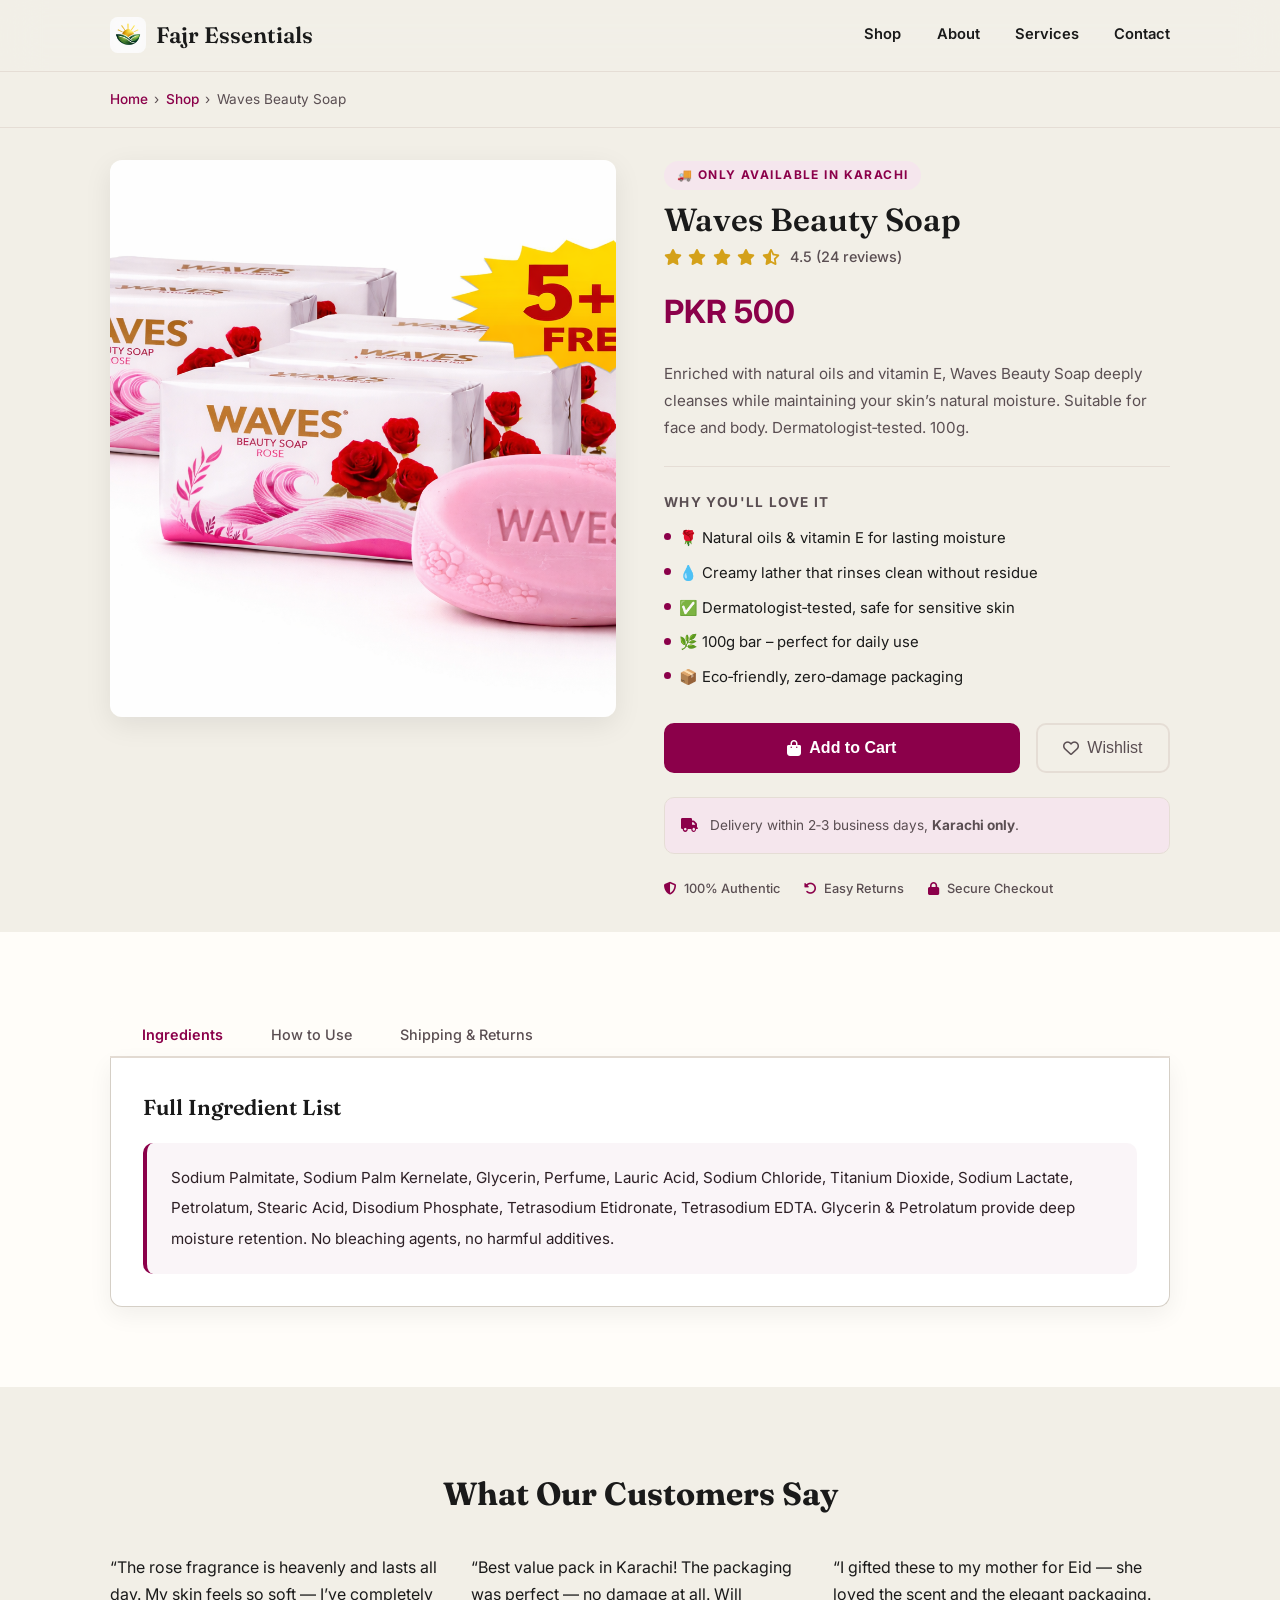
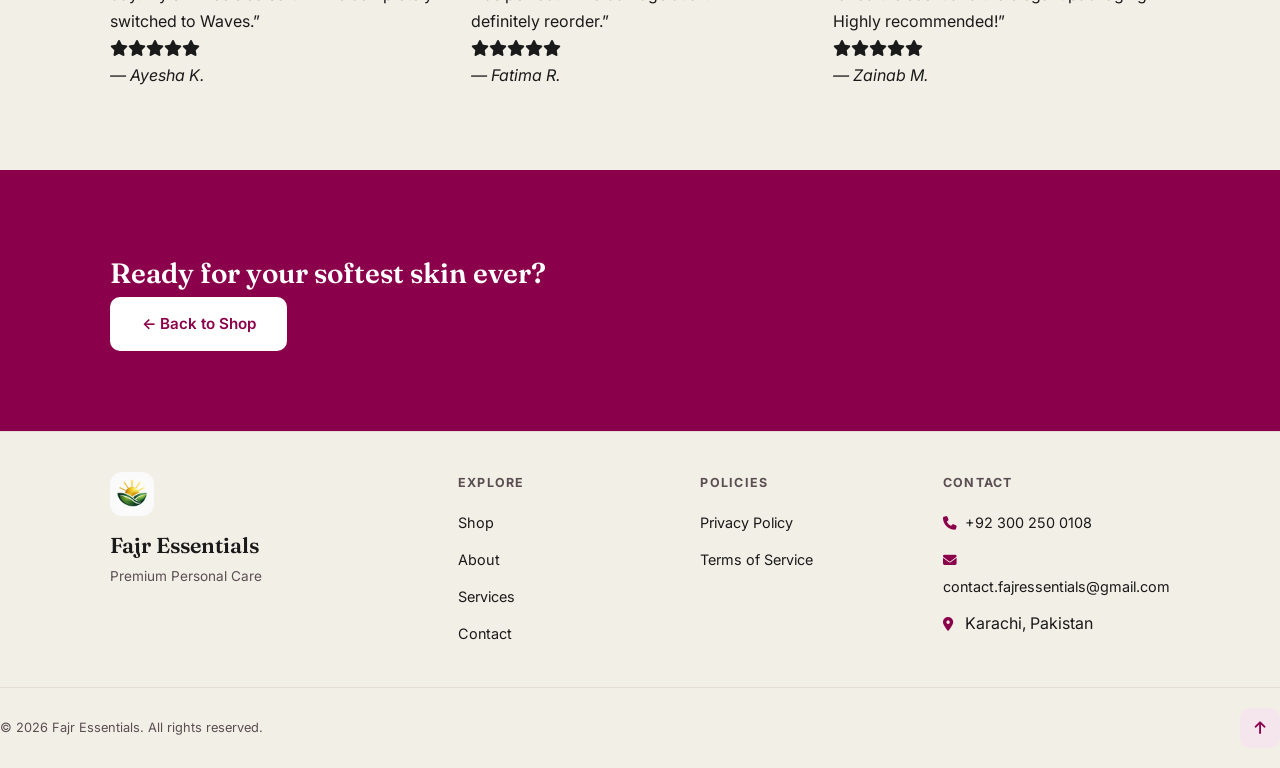
==== commit 98c7c0f6: "Fajr Essentials 6.0" ====
--- a/waves.html
+++ b/waves.html
@@ -1 +1 @@
-<!DOCTYPE html><html lang="en"><head><meta charset="UTF-8"><meta name="viewport" content="width=device-width,initial-scale=1.0"><title>Waves Beauty Soap Rose 5+1 | Fajr Essentials</title><meta name="description" content="Waves Beauty Soap Rose 5+1 Value Pack – 6×80g bars, rose protein formula. PKR 500. Loved by thousands. Cash on delivery."><link rel="icon" type="image/png" href="logo.png"><link rel="apple-touch-icon" href="logo.png"><meta property="og:title" content="Waves Beauty Soap Rose 5+1 Value Pack | Fajr Essentials"><meta property="og:description" content="6 bars for the price of 5. Rose protein, moisturizing, Halal certified. PKR 500."><meta property="og:image" content="product.png"><meta property="og:type" content="product"><link rel="preconnect" href="https://fonts.googleapis.com"><link rel="preconnect" href="https://fonts.gstatic.com" crossorigin><link href="https://fonts.googleapis.com/css2?family=Cormorant+Garamond:ital,wght@0,400;0,600;1,400&family=DM+Sans:wght@300;400;500;600&display=swap" rel="stylesheet"><link rel="stylesheet" href="https://cdnjs.cloudflare.com/ajax/libs/font-awesome/6.5.0/css/all.min.css"><link rel="stylesheet" href="styles.css"></head><body><header class="site-header"><div class="container header-inner"><a href="index.html" class="logo-link"><img src="logo.png" alt="Fajr Essentials" class="logo-img"><span class="logo-text">Fajr Essentials</span></a><nav class="main-nav"><a href="index.html#shop" class="nav-link">Shop</a><a href="index.html#about" class="nav-link">About</a><a href="index.html#services" class="nav-link">Services</a><a href="index.html#contact" class="nav-link">Contact</a></nav><label class="hamburger" for="nav-toggle" aria-label="Toggle menu"><span></span><span></span><span></span></label><input type="checkbox" id="nav-toggle" class="nav-toggle-check" hidden><nav class="mobile-nav"><a href="index.html#shop" class="mobile-nav-link">Shop</a><a href="index.html#about" class="mobile-nav-link">About</a><a href="index.html#services" class="mobile-nav-link">Services</a><a href="index.html#contact" class="mobile-nav-link">Contact</a></nav><label class="mobile-overlay" for="nav-toggle"></label></div></header><main><div class="breadcrumb"><div class="container"><a href="index.html">Home</a><span>›</span><a href="index.html#shop">Shop</a><span>›</span> Waves Beauty Soap Rose 5+1</div></div><section class="product-detail"><div class="container product-detail-grid"><div class="product-detail-img-wrap"><img src="product.png" alt="Waves Beauty Soap Rose 5+1 pack" class="product-detail-img" loading="eager"></div><div class="product-detail-info"><span class="detail-eyebrow">Best Seller · 5+1 FREE</span><h1 class="detail-title">Waves Beauty Soap Rose 5+1 Value Pack</h1><div class="detail-rating" style="display:flex;align-items:center;gap:0.4rem;margin-bottom:1rem;color:#f59e0b;"><i class="fa fa-star"></i><i class="fa fa-star"></i><i class="fa fa-star"></i><i class="fa fa-star"></i><i class="fa fa-star-half-alt"></i><span style="color:var(--ink-muted);font-weight:500;margin-left:0.25rem;">4.8 (1,200+ reviews)</span></div><p class="detail-price">PKR 500 <span>PKR 600</span></p><p class="detail-desc">✨ Imagine stepping out of the shower enveloped in the fresh, romantic scent of rose — with skin that feels soft, smooth, and deeply hydrated. Waves Beauty Soap Rose is enriched with Rose Protein to gently cleanse while nourishing your skin. This 5+1 Value Pack gives you 6 bars of 80g each for the price of 5 — a complete family solution or the perfect self‑care upgrade.</p><div class="detail-features"><h4>Why You’ll Love It</h4><ul><li>🌹 Rose Protein formula for lasting moisture</li><li>💧 Rich, creamy lather that rinses clean without residue</li><li>🌸 Long‑lasting rose fragrance that lingers all day</li><li>✅ Halal & PSQCA certified — safe for sensitive skin</li><li>📦 Zero‑damage packaging — arrives in perfect condition</li><li>💰 PKR 83/bar — up to 45% cheaper than Lux/Dove</li></ul></div><div class="add-to-cart-section"><button class="btn-cart" onclick="handleAddToCart(this)"><i class="fa fa-shopping-bag"></i> Add to Cart</button><button class="btn-wishlist"><i class="fa-regular fa-heart"></i> Wishlist</button></div><div class="delivery-info"><i class="fa fa-truck"></i><span>Free delivery on orders over <strong>PKR 2,000</strong>. Ships within 2–4 business days. Cash on Delivery available.</span></div><div class="trust-badges" style="display:flex;gap:1.5rem;margin-top:1.5rem;flex-wrap:wrap;"><div class="badge"><i class="fa fa-shield-halved"></i><span>100% Authentic</span></div><div class="badge"><i class="fa fa-rotate-left"></i><span>Easy Returns</span></div><div class="badge"><i class="fa fa-lock"></i><span>Secure Checkout</span></div></div></div></div></section><section class="section section--alt"><div class="container"><div class="tabs"><button class="tab-btn active" onclick="switchTab(this,'ingredients')">Ingredients</button><button class="tab-btn" onclick="switchTab(this,'howto')">How to Use</button><button class="tab-btn" onclick="switchTab(this,'shipping')">Shipping & Returns</button></div><div id="tab-ingredients" class="tab-panel active"><h3>Full Ingredient List</h3><p>Sodium Palmitate, Sodium Palm Kernelate, Glycerin, Perfume, Lauric Acid, Sodium Chloride, Titanium Dioxide, Sodium Lactate, Petrolatum, Stearic Acid, Disodium Phosphate, Tetrasodium Etidronate, Tetrasodium EDTA. Glycerin & Petrolatum provide deep moisture retention. No bleaching agents, no harmful additives.</p></div><div id="tab-howto" class="tab-panel"><h3>How to Use</h3><ol class="howto-list"><li>Wet your skin and the soap bar with warm water.</li><li>Rub gently between palms to build a rich, creamy lather.</li><li>Massage over face and body in circular motions.</li><li>Rinse thoroughly and pat dry.</li><li>Store in a dry soap dish to keep the bar lasting longer.</li></ol><p class="tab-note">For best results, use daily. Suitable for all skin types, including sensitive skin.</p></div><div id="tab-shipping" class="tab-panel"><h3>Shipping</h3><p>We deliver nationwide across Pakistan. Standard delivery takes 2–4 business days. Free shipping on orders over PKR 2,000. Express same‑day delivery in Karachi for orders placed before 12 PM.</p><h3 style="margin-top:1.5rem;">Returns</h3><p>Unopened, sealed products can be returned within 7 days of delivery. To initiate a return, contact us at <a href="mailto:mmehdi.4154@gmail.com" style="color:var(--primary)">mmehdi.4154@gmail.com</a>.</p></div></div></section><section class="section"><div class="container"><h2 style="font-family:var(--font-display);font-size:2rem;margin-bottom:2rem;text-align:center;">What Our Customers Say</h2><div class="proof-grid" style="display:grid;grid-template-columns:repeat(auto-fit,minmax(250px,1fr));gap:1.5rem;"><div class="proof-card" style="background:var(--surface);border-radius:var(--radius-card);padding:1.75rem;border:1px solid var(--border);"><div class="proof-quote" style="font-style:italic;color:var(--ink);margin-bottom:1rem;">“The rose fragrance is heavenly and lasts all day. My skin feels so soft — I’ve completely switched to Waves.”</div><div class="proof-author"><div class="proof-stars" style="color:#f59e0b;margin-bottom:0.25rem;"><i class="fa fa-star"></i><i class="fa fa-star"></i><i class="fa fa-star"></i><i class="fa fa-star"></i><i class="fa fa-star"></i></div><cite style="font-weight:600;color:var(--ink);">— Ayesha K.</cite></div></div><div class="proof-card" style="background:var(--surface);border-radius:var(--radius-card);padding:1.75rem;border:1px solid var(--border);"><div class="proof-quote" style="font-style:italic;color:var(--ink);margin-bottom:1rem;">“Best value pack on Daraz! The packaging was perfect — no damage at all. Will definitely reorder.”</div><div class="proof-author"><div class="proof-stars" style="color:#f59e0b;margin-bottom:0.25rem;"><i class="fa fa-star"></i><i class="fa fa-star"></i><i class="fa fa-star"></i><i class="fa fa-star"></i><i class="fa fa-star"></i></div><cite style="font-weight:600;color:var(--ink);">— Fatima R.</cite></div></div><div class="proof-card" style="background:var(--surface);border-radius:var(--radius-card);padding:1.75rem;border:1px solid var(--border);"><div class="proof-quote" style="font-style:italic;color:var(--ink);margin-bottom:1rem;">“I gifted these to my mother for Eid — she loved the rose scent and the elegant packaging. Highly recommended!”</div><div class="proof-author"><div class="proof-stars" style="color:#f59e0b;margin-bottom:0.25rem;"><i class="fa fa-star"></i><i class="fa fa-star"></i><i class="fa fa-star"></i><i class="fa fa-star"></i><i class="fa fa-star"></i></div><cite style="font-weight:600;color:var(--ink);">— Zainab M.</cite></div></div></div></div></section><section class="section"><div class="container"><div class="order-form-wrapper" style="background:var(--surface);border-radius:var(--radius-card);padding:2.5rem;box-shadow:var(--shadow-md);border:1px solid var(--border);"><h2 style="font-family:var(--font-display);font-size:2rem;margin-bottom:0.5rem;color:var(--ink);">Order Your 5+1 Pack Now</h2><p style="color:var(--ink-muted);margin-bottom:2rem;">Fill in your details and we’ll deliver to your doorstep. Pay when you receive — Cash on Delivery only.</p><form id="order-form" action="https://formsubmit.co/dcd0b6a1a624af317f616c3d43d1a654" method="POST"><input type="hidden" name="_subject" value="New Order - Waves Beauty Soap 5+1"><input type="hidden" name="_template" value="table"><input type="hidden" name="_captcha" value="false"><input type="hidden" name="_autoresponse" value="Thank you for your order! We have received your request for Waves Beauty Soap Rose 5+1. Our team will contact you shortly to confirm delivery. Payment: Cash on Delivery."><input type="hidden" name="product" value="Waves Beauty Soap Rose 5+1 Value Pack (6x80g)"><input type="hidden" name="price" value="PKR 500"><div class="form-row" style="display:grid;grid-template-columns:1fr 1fr;gap:1.5rem;"><div class="form-group"><label for="fullname">Full Name *</label><input type="text" id="fullname" name="fullname" placeholder="e.g. Sara Ahmed" required></div><div class="form-group"><label for="phone">Contact Number *</label><input type="tel" id="phone" name="phone" placeholder="03xx-xxxxxxx" required></div></div><div class="form-group"><label for="email">Email Address *</label><input type="email" id="email" name="email" placeholder="you@example.com" required></div><div class="form-group"><label for="address">Delivery Address *</label><textarea id="address" name="address" rows="3" placeholder="House no, street, city" required></textarea></div><div class="form-group"><label for="quantity">Quantity (packs)</label><input type="number" id="quantity" name="quantity" min="1" value="1" style="max-width:120px;" required></div><div class="cod-note" style="background:var(--primary-lt);border:1px solid var(--border);border-radius:var(--radius-btn);padding:0.75rem 1rem;display:flex;align-items:center;gap:0.6rem;margin-bottom:1.25rem;"><i class="fa fa-check-circle" style="color:var(--primary);"></i><span>Cash on Delivery — Pay when you receive your order</span></div><button type="submit" class="btn btn-primary btn-full">Place Order (COD) <i class="fa fa-arrow-right"></i></button><p class="form-success" id="order-success" style="margin-top:1rem;"></p></form><p style="font-size:0.8rem;color:var(--ink-muted);margin-top:1.5rem;">* We’ll confirm your order via call/SMS within a few hours. No advance payment required.</p></div></div></section><section class="section cta-strip" style="background:var(--primary-lt);padding-block:3rem;"><div class="container cta-inner" style="display:flex;align-items:center;justify-content:space-between;gap:1.5rem;flex-wrap:wrap;"><p class="cta-text" style="font-family:var(--font-display);font-size:1.75rem;font-weight:600;color:var(--ink);">Ready for your softest skin ever?</p><a href="index.html#shop" class="btn btn-primary">← Back to Shop</a></div></section></main><footer class="site-footer"><div class="container footer-grid"><div class="footer-brand"><img src="logo.png" alt="Fajr Essentials" class="footer-logo"><p class="footer-brand-name">Fajr Essentials</p><p class="footer-tagline">Beauty, elevated for every dawn.</p></div><div class="footer-col"><h4 class="footer-heading">Quick Links</h4><ul class="footer-links"><li><a href="index.html#shop">Shop</a></li><li><a href="index.html#about">About</a></li><li><a href="index.html#services">Services</a></li><li><a href="index.html#contact">Contact</a></li></ul></div><div class="footer-col"><h4 class="footer-heading">Contact</h4><ul class="footer-links footer-contact"><li><a href="tel:+923002500108"><i class="fa fa-phone"></i> +92 300 250 0108</a></li><li><a href="mailto:mmehdi.4154@gmail.com"><i class="fa fa-envelope"></i> mmehdi.4154@gmail.com</a></li><li><span><i class="fa fa-location-dot"></i> Karachi, Pakistan</span></li></ul></div></div><div class="footer-bottom"><p>&copy; 2025 Fajr Essentials. All rights reserved.</p><a href="#" class="back-top"><i class="fa fa-arrow-up"></i></a></div></footer><script>function switchTab(btn,tabId){document.querySelectorAll('.tab-btn').forEach(b=>b.classList.remove('active'));document.querySelectorAll('.tab-panel').forEach(p=>p.classList.remove('active'));btn.classList.add('active');document.getElementById('tab-'+tabId).classList.add('active');}function handleAddToCart(btn){btn.innerHTML='<i class="fa fa-check"></i> Added!';btn.style.background='var(--primary-dk)';btn.style.borderColor='var(--primary-dk)';btn.disabled=true;setTimeout(()=>{btn.innerHTML='<i class="fa fa-shopping-bag"></i> Add to Cart';btn.style.background='';btn.style.borderColor='';btn.disabled=false;},2500);}document.querySelectorAll('.mobile-nav-link').forEach(l=>l.addEventListener('click',()=>document.getElementById('nav-toggle').checked=false));const orderForm=document.getElementById('order-form');if(orderForm){orderForm.addEventListener('submit',function(e){e.preventDefault();document.getElementById('order-success').textContent='✓ Order request sent! We will contact you shortly.';document.getElementById('order-success').style.color='#16a34a';orderForm.submit();});}</script><script type="text/javascript">var Tawk_API=Tawk_API||{},Tawk_LoadStart=new Date();(function(){var s1=document.createElement("script"),s0=document.getElementsByTagName("script")[0];s1.async=true;s1.src='https://embed.tawk.to/66ed9bb94cbc4814f7dc1e98/1i882gk47';s1.charset='UTF-8';s1.setAttribute('crossorigin','*');s0.parentNode.insertBefore(s1,s0);})();</script></body></html>+<!DOCTYPE html><html lang="en"><head><meta charset="UTF-8"><meta name="viewport" content="width=device-width,initial-scale=1.0"><title>Waves Beauty Soap | Fajr Essentials</title><meta name="description" content="Waves Beauty Soap – enriched with natural oils & vitamin E. PKR 500. Karachi delivery only."><link rel="icon" type="image/png" href="logo.png"><link rel="apple-touch-icon" href="logo.png"><meta property="og:title" content="Waves Beauty Soap | Fajr Essentials"><meta property="og:description" content="Luxurious skincare bar. PKR 500. Karachi only."><meta property="og:image" content="product.png"><meta property="og:type" content="product"><meta name="twitter:card" content="summary_large_image"><link rel="preconnect" href="https://fonts.googleapis.com"><link rel="preconnect" href="https://fonts.gstatic.com" crossorigin><link href="https://fonts.googleapis.com/css2?family=Fraunces:opsz,wght@9..144,600;9..144,700&family=Inter:wght@400;600;700&display=swap" rel="stylesheet"><link rel="stylesheet" href="https://cdnjs.cloudflare.com/ajax/libs/font-awesome/6.5.0/css/all.min.css"><link rel="stylesheet" href="styles.css"></head><body><header class="site-header"><div class="container header-inner"><a href="index.html" class="logo-link"><img src="logo.png" alt="Fajr Essentials" class="logo-img"><span class="logo-text">Fajr Essentials</span></a><nav class="main-nav"><a href="index.html#shop" class="nav-link">Shop</a><a href="index.html#about" class="nav-link">About</a><a href="index.html#services" class="nav-link">Services</a><a href="index.html#contact" class="nav-link">Contact</a></nav><label class="hamburger" for="nav-toggle" aria-label="Toggle menu"><span></span><span></span><span></span></label><input type="checkbox" id="nav-toggle" class="nav-toggle-check" hidden><nav class="mobile-nav"><a href="index.html#shop" class="mobile-nav-link">Shop</a><a href="index.html#about" class="mobile-nav-link">About</a><a href="index.html#services" class="mobile-nav-link">Services</a><a href="index.html#contact" class="mobile-nav-link">Contact</a></nav><label class="mobile-overlay" for="nav-toggle"></label></div></header><main><div class="breadcrumb"><div class="container"><a href="index.html">Home</a><span>›</span><a href="index.html#shop">Shop</a><span>›</span>Waves Beauty Soap</div></div><section class="product-detail"><div class="container product-detail-grid"><div class="product-detail-img-wrap"><img src="product.png" alt="Waves Beauty Soap" class="product-detail-img" loading="eager"></div><div class="product-detail-info"><span class="detail-eyebrow">🚚 Only available in Karachi</span><h1 class="detail-title">Waves Beauty Soap</h1><div class="detail-rating"><i class="fa fa-star"></i><i class="fa fa-star"></i><i class="fa fa-star"></i><i class="fa fa-star"></i><i class="fa fa-star-half-alt"></i><span>4.5 (24 reviews)</span></div><p class="detail-price">PKR 500</p><p class="detail-desc">Enriched with natural oils and vitamin E, Waves Beauty Soap deeply cleanses while maintaining your skin’s natural moisture. Suitable for face and body. Dermatologist‑tested. 100g.</p><div class="detail-features"><h4>Why You'll Love It</h4><ul><li>🌹 Natural oils & vitamin E for lasting moisture</li><li>💧 Creamy lather that rinses clean without residue</li><li>✅ Dermatologist‑tested, safe for sensitive skin</li><li>🌿 100g bar – perfect for daily use</li><li>📦 Eco‑friendly, zero‑damage packaging</li></ul></div><div class="add-to-cart-section"><button class="btn-cart" onclick="handleAddToCart(this)"><i class="fa fa-shopping-bag"></i> Add to Cart</button><button class="btn-wishlist"><i class="fa-regular fa-heart"></i> Wishlist</button></div><div class="delivery-info"><i class="fa fa-truck"></i><span>Delivery within 2‑3 business days, <strong>Karachi only</strong>.</span></div><div class="trust-badges" style="display:flex;gap:1.5rem;margin-top:1.5rem;flex-wrap:wrap;"><div class="badge"><i class="fa fa-shield-halved"></i><span>100% Authentic</span></div><div class="badge"><i class="fa fa-rotate-left"></i><span>Easy Returns</span></div><div class="badge"><i class="fa fa-lock"></i><span>Secure Checkout</span></div></div></div></div></section><section class="section section--alt"><div class="container"><div class="tabs"><button class="tab-btn active" onclick="switchTab(this,'ingredients')">Ingredients</button><button class="tab-btn" onclick="switchTab(this,'howto')">How to Use</button><button class="tab-btn" onclick="switchTab(this,'shipping')">Shipping & Returns</button></div><div id="tab-ingredients" class="tab-panel active"><h3>Full Ingredient List</h3><p>Sodium Palmitate, Sodium Palm Kernelate, Glycerin, Perfume, Lauric Acid, Sodium Chloride, Titanium Dioxide, Sodium Lactate, Petrolatum, Stearic Acid, Disodium Phosphate, Tetrasodium Etidronate, Tetrasodium EDTA. Glycerin & Petrolatum provide deep moisture retention. No bleaching agents, no harmful additives.</p></div><div id="tab-howto" class="tab-panel"><h3>How to Use</h3><ol class="howto-list"><li>Wet your skin and the soap bar with warm water.</li><li>Rub gently between palms to build a rich, creamy lather.</li><li>Massage over face and body in circular motions.</li><li>Rinse thoroughly and pat dry.</li><li>Store in a dry soap dish to keep the bar lasting longer.</li></ol><p class="tab-note">For best results, use daily. Suitable for all skin types, including sensitive skin.</p></div><div id="tab-shipping" class="tab-panel"><h3>Shipping</h3><p>We deliver only within Karachi at this time. Standard delivery takes 2‑4 business days. Free shipping on orders over PKR 2,000.</p><h3 style="margin-top:1.5rem;">Returns</h3><p>Unopened, sealed products can be returned within 7 days of delivery. To initiate a return, contact us at <a href="mailto:contact.fajressentials@gmail.com" style="color:var(--accent)">contact.fajressentials@gmail.com</a>.</p></div></div></section><section class="section"><div class="container"><h2 style="font-family:var(--font-display);font-size:2rem;margin-bottom:2rem;text-align:center;">What Our Customers Say</h2><div class="proof-grid" style="display:grid;grid-template-columns:repeat(auto-fit,minmax(250px,1fr));gap:1.5rem;"><div class="proof-card"><div class="proof-quote">“The rose fragrance is heavenly and lasts all day. My skin feels so soft — I’ve completely switched to Waves.”</div><div class="proof-author"><div class="proof-stars"><i class="fa fa-star"></i><i class="fa fa-star"></i><i class="fa fa-star"></i><i class="fa fa-star"></i><i class="fa fa-star"></i></div><cite>— Ayesha K.</cite></div></div><div class="proof-card"><div class="proof-quote">“Best value pack in Karachi! The packaging was perfect — no damage at all. Will definitely reorder.”</div><div class="proof-author"><div class="proof-stars"><i class="fa fa-star"></i><i class="fa fa-star"></i><i class="fa fa-star"></i><i class="fa fa-star"></i><i class="fa fa-star"></i></div><cite>— Fatima R.</cite></div></div><div class="proof-card"><div class="proof-quote">“I gifted these to my mother for Eid — she loved the scent and the elegant packaging. Highly recommended!”</div><div class="proof-author"><div class="proof-stars"><i class="fa fa-star"></i><i class="fa fa-star"></i><i class="fa fa-star"></i><i class="fa fa-star"></i><i class="fa fa-star"></i></div><cite>— Zainab M.</cite></div></div></div></div></section><section class="section cta-strip" style="background:var(--accent); color:var(--text-light);"><div class="container cta-inner"><p class="cta-text" style="font-family:var(--font-display);font-size:1.75rem;font-weight:600;">Ready for your softest skin ever?</p><a href="index.html#shop" class="btn" style="background:var(--text-light);color:var(--accent);border:2px solid var(--text-light);">← Back to Shop</a></div></section></main><footer class="site-footer"><div class="container footer-grid"><div class="footer-brand"><img src="logo.png" alt="Fajr Essentials" class="footer-logo"><p class="footer-brand-name">Fajr Essentials</p><p class="footer-tagline">Premium Personal Care</p></div><div class="footer-col"><h4 class="footer-heading">Explore</h4><ul class="footer-links"><li><a href="index.html#shop">Shop</a></li><li><a href="index.html#about">About</a></li><li><a href="index.html#services">Services</a></li><li><a href="index.html#contact">Contact</a></li></ul></div><div class="footer-col"><h4 class="footer-heading">Policies</h4><ul class="footer-links"><li><a href="privacy.html">Privacy Policy</a></li><li><a href="terms.html">Terms of Service</a></li></ul></div><div class="footer-col"><h4 class="footer-heading">Contact</h4><ul class="footer-links footer-contact"><li><a href="tel:+923002500108"><i class="fa fa-phone"></i> +92 300 250 0108</a></li><li><a href="mailto:contact.fajressentials@gmail.com"><i class="fa fa-envelope"></i> contact.fajressentials@gmail.com</a></li><li><span><i class="fa fa-location-dot"></i> Karachi, Pakistan</span></li></ul></div></div><div class="footer-bottom"><p>&copy; 2026 Fajr Essentials. All rights reserved.</p><a href="#" class="back-top" aria-label="Back to top"><i class="fa fa-arrow-up"></i></a></div></footer><script>function switchTab(btn,tabId){document.querySelectorAll('.tab-btn').forEach(b=>b.classList.remove('active'));document.querySelectorAll('.tab-panel').forEach(p=>p.classList.remove('active'));btn.classList.add('active');document.getElementById('tab-'+tabId).classList.add('active');}function handleAddToCart(btn){btn.innerHTML='<i class="fa fa-check"></i> Added!';btn.style.background='var(--accent)';btn.style.borderColor='var(--accent)';btn.style.color='white';btn.disabled=true;setTimeout(()=>{btn.innerHTML='<i class="fa fa-shopping-bag"></i> Add to Cart';btn.style.background='';btn.style.borderColor='';btn.style.color='';btn.disabled=false;},2500);}document.querySelectorAll('.mobile-nav-link').forEach(l=>l.addEventListener('click',()=>document.getElementById('nav-toggle').checked=false));</script><!--Start of Tawk.to Script--><script type="text/javascript">var Tawk_API=Tawk_API||{},Tawk_LoadStart=new Date();(function(){var s1=document.createElement("script"),s0=document.getElementsByTagName("script")[0];s1.async=true;s1.src='https://embed.tawk.to/69f1996c214e0d1c316be9e3/default';s1.charset='UTF-8';s1.setAttribute('crossorigin','*');s0.parentNode.insertBefore(s1,s0);})();</script><!--End of Tawk.to Script--></body></html>
--- a/styles.css
+++ b/styles.css
@@ -1 +1,376 @@
-:root{--bg:#F2EFE7;--primary:#8B004A;--primary-dk:#6B0038;--primary-lt:#F5E6ED;--ink:#1A1A1A;--ink-muted:#5A4E52;--surface:#FFFDF9;--border:#E5DDD5;--radius-card:16px;--radius-btn:10px;--shadow-sm:0 4px 12px rgba(139,0,74,0.06);--shadow-md:0 8px 28px rgba(139,0,74,0.1);--shadow-lift:0 20px 48px rgba(139,0,74,0.14);--font-display:'Cormorant Garamond',Georgia,serif;--font-body:'DM Sans',-apple-system,BlinkMacSystemFont,sans-serif;--transition:0.3s cubic-bezier(0.4,0,0.2,1);--header-h:72px}*,*::before,*::after{box-sizing:border-box;margin:0;padding:0}html{scroll-behavior:smooth;font-size:16px;overflow-x:hidden}body{font-family:var(--font-body);background:var(--bg);color:var(--ink);line-height:1.7;-webkit-font-smoothing:antialiased;overflow-x:hidden;animation:fadeInPage 0.6s ease}@keyframes fadeInPage{0%{opacity:0;transform:translateY(6px)}100%{opacity:1;transform:translateY(0)}}img{display:block;max-width:100%;height:auto}a{color:inherit;text-decoration:none}ul{list-style:none}.container{width:100%;max-width:1140px;margin-inline:auto;padding-inline:clamp(1.25rem,5vw,2.5rem)}.btn{display:inline-flex;align-items:center;gap:0.5rem;padding:0.75rem 1.85rem;border-radius:var(--radius-btn);font-family:var(--font-body);font-size:0.9rem;font-weight:600;letter-spacing:0.02em;cursor:pointer;border:2px solid transparent;transition:transform var(--transition),box-shadow var(--transition),background var(--transition),color var(--transition),border-color var(--transition)}.btn:focus-visible{outline:3px solid var(--primary);outline-offset:3px}.btn-primary{background:var(--primary);color:#fff;border-color:var(--primary)}.btn-primary:hover{background:var(--primary-dk);border-color:var(--primary-dk);transform:translateY(-3px);box-shadow:var(--shadow-md)}.btn-secondary{background:transparent;color:var(--primary);border-color:var(--primary)}.btn-secondary:hover{background:var(--primary);color:#fff;transform:translateY(-3px)}.btn-sm{padding:0.5rem 1.3rem;font-size:0.82rem}.btn-full{width:100%;justify-content:center}.site-header{position:sticky;top:0;z-index:900;background:rgba(242,239,231,0.88);backdrop-filter:blur(20px);-webkit-backdrop-filter:blur(20px);border-bottom:1px solid var(--border);height:var(--header-h);transition:box-shadow var(--transition)}.site-header.scrolled{box-shadow:0 4px 24px rgba(139,0,74,0.08)}.header-inner{display:flex;align-items:center;justify-content:space-between;height:100%}.logo-link{display:flex;align-items:center;gap:0.6rem}.logo-img{width:38px;height:38px;object-fit:contain;border-radius:10px}.logo-text{font-family:var(--font-display);font-size:1.45rem;font-weight:600;color:var(--ink);letter-spacing:0.01em}.main-nav{display:flex;gap:2.2rem}.nav-link{font-size:0.92rem;font-weight:500;color:var(--ink-muted);position:relative;padding-bottom:2px;transition:color var(--transition)}.nav-link::after{content:'';position:absolute;bottom:-2px;left:0;width:0;height:2px;background:var(--primary);border-radius:2px;transition:width var(--transition)}.nav-link:hover{color:var(--primary)}.nav-link:hover::after{width:100%}.hamburger{display:none;flex-direction:column;gap:6px;cursor:pointer;padding:6px;z-index:950}.hamburger span{display:block;width:26px;height:2px;background:var(--ink);border-radius:2px;transition:transform var(--transition),opacity var(--transition)}.nav-toggle-check{display:none}.nav-toggle-check:checked~.hamburger span:nth-child(1){transform:translateY(8px) rotate(45deg)}.nav-toggle-check:checked~.hamburger span:nth-child(2){opacity:0}.nav-toggle-check:checked~.hamburger span:nth-child(3){transform:translateY(-8px) rotate(-45deg)}.mobile-nav{position:fixed;top:0;right:-100%;width:280px;max-width:80vw;height:100vh;background:var(--surface);padding:2rem 1.5rem;display:flex;flex-direction:column;gap:0.5rem;transition:right 0.4s cubic-bezier(0.4,0,0.2,1);z-index:910;box-shadow:-8px 0 32px rgba(139,0,74,0.12);overflow-y:auto}.mobile-nav-link{font-size:1.15rem;font-weight:500;color:var(--ink);padding:1rem 0.5rem;border-bottom:1px solid var(--border);transition:color var(--transition)}.mobile-nav-link:hover{color:var(--primary)}.mobile-overlay{display:none;position:fixed;inset:0;background:rgba(26,26,26,0.4);z-index:905;cursor:pointer}.nav-toggle-check:checked~.mobile-nav{right:0}.nav-toggle-check:checked~.mobile-overlay{display:block}.section{padding-block:clamp(4rem,8vw,7rem)}.section--alt{background:var(--surface)}.section-header{text-align:center;margin-bottom:3.5rem}.section-tag{display:inline-block;font-size:0.72rem;font-weight:700;letter-spacing:0.14em;text-transform:uppercase;color:var(--primary);margin-bottom:0.75rem;background:var(--primary-lt);padding:0.25rem 0.9rem;border-radius:50px}.section-title{font-family:var(--font-display);font-size:clamp(2rem,4vw,3rem);font-weight:600;line-height:1.15;color:var(--ink);margin-bottom:0.75rem}.section-sub{font-size:1.05rem;color:var(--ink-muted);max-width:500px;margin-inline:auto}.hero{min-height:calc(90vh - var(--header-h));display:grid;grid-template-columns:1fr 1fr;align-items:center;gap:3rem;padding-inline:clamp(1.25rem,5vw,2.5rem);max-width:1140px;margin-inline:auto;padding-block:4rem}.hero-content{z-index:1}.hero-eyebrow{font-size:0.8rem;font-weight:700;letter-spacing:0.14em;text-transform:uppercase;color:var(--primary);margin-bottom:1rem;padding:0.3rem 1rem;background:var(--primary-lt);display:inline-block;border-radius:50px}.hero-title{font-family:var(--font-display);font-size:clamp(3rem,6vw,5.5rem);line-height:1.05;font-weight:600;color:var(--ink);margin-bottom:1.25rem}.hero-title em{font-style:italic;color:var(--primary)}.hero-sub{font-size:1.1rem;color:var(--ink-muted);max-width:440px;margin-bottom:2.5rem;line-height:1.8}.hero-visual{position:relative;display:flex;justify-content:center;align-items:center}.hero-blob{position:absolute;width:90%;aspect-ratio:1;background:linear-gradient(135deg,#F5E6ED 0%,#F2EFE7 100%);border-radius:60% 40% 70% 30% / 50% 60% 40% 60%;z-index:0;animation:blob-morph 9s ease-in-out infinite}@keyframes blob-morph{0%,100%{border-radius:60% 40% 70% 30% / 50% 60% 40% 60%}50%{border-radius:40% 60% 30% 70% / 60% 40% 60% 40%}}.hero-img{position:relative;z-index:1;width:88%;border-radius:24px;box-shadow:0 24px 48px rgba(139,0,74,0.18);object-fit:cover;aspect-ratio:4/5;animation:float 6s ease-in-out infinite}@keyframes float{0%,100%{transform:translateY(0)}50%{transform:translateY(-12px)}}.product-grid{display:grid;grid-template-columns:repeat(auto-fill,minmax(280px,1fr));gap:2rem}.product-card{background:var(--surface);border-radius:var(--radius-card);overflow:hidden;box-shadow:var(--shadow-sm);border:1px solid var(--border);transition:transform var(--transition),box-shadow var(--transition)}.product-card:hover{transform:translateY(-8px);box-shadow:var(--shadow-lift)}.product-card-link{display:block}.product-img-wrap{position:relative;overflow:hidden;background:#f0ede5}.product-img{width:100%;aspect-ratio:4/3;object-fit:cover;transition:transform 0.5s ease}.product-card:hover .product-img{transform:scale(1.05)}.product-badge{position:absolute;top:12px;left:12px;background:var(--primary);color:#fff;font-size:0.7rem;font-weight:800;letter-spacing:0.08em;text-transform:uppercase;padding:0.25rem 0.8rem;border-radius:50px}.product-info{padding:1.35rem}.product-name{font-family:var(--font-display);font-size:1.4rem;font-weight:600;margin-bottom:0.3rem;color:var(--ink)}.product-desc{font-size:0.9rem;color:var(--ink-muted);margin-bottom:1rem}.product-footer{display:flex;align-items:center;justify-content:space-between;gap:0.75rem;flex-wrap:wrap}.product-price{font-size:1.2rem;font-weight:700;color:var(--primary)}.product-card--coming{display:flex;align-items:center;justify-content:center;min-height:320px;background:repeating-linear-gradient(-45deg,#F2EFE7,#F2EFE7 10px,#E8E2D9 10px,#E8E2D9 20px);border:2px dashed var(--border);box-shadow:none;cursor:default}.product-card--coming:hover{transform:none;box-shadow:none}.coming-inner{text-align:center;color:var(--ink-muted)}.coming-icon{font-size:2.25rem;color:var(--border);margin-bottom:0.75rem}.coming-text{font-size:0.9rem;line-height:1.6}.about-grid{display:grid;grid-template-columns:1fr 1fr;gap:clamp(2.5rem,5vw,5rem);align-items:center}.about-visual{position:relative}.about-img{width:100%;border-radius:var(--radius-card);aspect-ratio:4/5;object-fit:cover;box-shadow:var(--shadow-md)}.about-accent-card{position:absolute;bottom:-1.5rem;right:-1.5rem;background:var(--primary);color:#fff;padding:1.35rem 1.6rem;border-radius:var(--radius-card);text-align:center;box-shadow:var(--shadow-md);min-width:130px}.accent-num{font-family:var(--font-display);font-size:2.5rem;line-height:1;font-weight:600}.accent-label{font-size:0.7rem;font-weight:700;letter-spacing:0.08em;text-transform:uppercase;opacity:0.9;margin-top:0.3rem}.about-content .section-title{text-align:left}.about-para{color:var(--ink-muted);margin-bottom:1rem;font-size:0.98rem;line-height:1.8}.about-stats{display:flex;gap:2.5rem;margin-top:2rem;padding-top:2rem;border-top:1px solid var(--border);flex-wrap:wrap}.stat-num{font-family:var(--font-display);font-size:2rem;font-weight:600;color:var(--primary);display:block;line-height:1}.stat-label{font-size:0.78rem;color:var(--ink-muted);margin-top:0.25rem;display:block;font-weight:500}.services-grid{display:grid;grid-template-columns:repeat(3,1fr);gap:1.75rem}.service-card{background:var(--surface);border-radius:var(--radius-card);padding:2rem 1.75rem;border:1px solid var(--border);box-shadow:var(--shadow-sm);transition:transform var(--transition),box-shadow var(--transition),background var(--transition)}.service-card:hover{transform:translateY(-6px);box-shadow:var(--shadow-lift);background:var(--primary-lt)}.service-icon{width:52px;height:52px;background:var(--primary-lt);border-radius:14px;display:flex;align-items:center;justify-content:center;font-size:1.4rem;color:var(--primary);margin-bottom:1.25rem;transition:background var(--transition),color var(--transition)}.service-card:hover .service-icon{background:var(--primary);color:#fff}.service-title{font-family:var(--font-display);font-size:1.25rem;font-weight:600;margin-bottom:0.5rem}.service-desc{font-size:0.9rem;color:var(--ink-muted);line-height:1.7}.contact-grid{display:grid;grid-template-columns:1fr 1.4fr;gap:clamp(2rem,5vw,5rem);align-items:start}.contact-info .section-title{text-align:left}.contact-list{margin-top:2rem;display:flex;flex-direction:column;gap:1.25rem}.contact-list li{display:flex;align-items:center;gap:1rem;font-size:0.95rem;color:var(--ink-muted)}.contact-list a{color:var(--ink-muted);transition:color var(--transition)}.contact-list a:hover{color:var(--primary)}.contact-icon{width:38px;height:38px;background:var(--primary-lt);border-radius:10px;display:flex;align-items:center;justify-content:center;font-size:0.9rem;color:var(--primary);flex-shrink:0}.contact-form{background:var(--surface);border-radius:var(--radius-card);padding:2.5rem;box-shadow:var(--shadow-sm);border:1px solid var(--border)}.form-group{margin-bottom:1.25rem}.form-group label{display:block;font-size:0.82rem;font-weight:600;color:var(--ink);margin-bottom:0.45rem;letter-spacing:0.02em}.form-group input,.form-group textarea{width:100%;padding:0.8rem 1rem;border:1.5px solid var(--border);border-radius:var(--radius-btn);background:var(--bg);font-family:var(--font-body);font-size:0.92rem;color:var(--ink);outline:none;transition:border-color var(--transition),box-shadow var(--transition)}.form-group input:focus,.form-group textarea:focus{border-color:var(--primary);box-shadow:0 0 0 4px rgba(139,0,74,0.1)}.form-group textarea{resize:vertical}.form-success{margin-top:1rem;font-size:0.9rem;font-weight:500;text-align:center;min-height:1.2em}.site-footer{background:#1A1A1A;color:rgba(255,255,255,0.75);padding-top:4.5rem}.footer-grid{display:grid;grid-template-columns:1.5fr 1fr 1fr;gap:2.5rem;padding-bottom:3rem}.footer-logo{width:44px;height:44px;object-fit:contain;border-radius:12px;margin-bottom:0.75rem}.footer-brand-name{font-family:var(--font-display);font-size:1.35rem;font-weight:600;color:#fff;margin-bottom:0.35rem}.footer-tagline{font-size:0.85rem;color:rgba(255,255,255,0.5);line-height:1.6}.footer-heading{font-size:0.78rem;font-weight:700;letter-spacing:0.1em;text-transform:uppercase;color:rgba(255,255,255,0.45);margin-bottom:1.25rem}.footer-links{display:flex;flex-direction:column;gap:0.6rem}.footer-links a,.footer-links span{font-size:0.9rem;color:rgba(255,255,255,0.7);transition:color var(--transition)}.footer-links a:hover{color:#fff}.footer-contact li{display:flex;align-items:center;gap:0.6rem}.footer-contact i{color:var(--primary);font-size:0.8rem;width:14px}.footer-bottom{border-top:1px solid rgba(255,255,255,0.08);display:flex;align-items:center;justify-content:space-between;padding-block:1.5rem;padding-inline:clamp(1.25rem,5vw,2.5rem);font-size:0.82rem;color:rgba(255,255,255,0.4)}.back-top{width:38px;height:38px;border-radius:10px;background:rgba(255,255,255,0.08);display:flex;align-items:center;justify-content:center;color:rgba(255,255,255,0.6);font-size:0.85rem;transition:background var(--transition),color var(--transition)}.back-top:hover{background:var(--primary);color:#fff}.breadcrumb{padding-block:1.25rem;font-size:0.85rem;color:var(--ink-muted);border-bottom:1px solid var(--border);background:var(--bg)}.breadcrumb a{color:var(--primary)}.breadcrumb a:hover{text-decoration:underline}.breadcrumb span{margin-inline:0.4rem}.product-detail{padding-block:clamp(3rem,6vw,5rem)}.product-detail-grid{display:grid;grid-template-columns:1fr 1fr;gap:clamp(2rem,5vw,5rem);align-items:start}.product-detail-img-wrap{border-radius:var(--radius-card);overflow:hidden;background:#f0ede5;box-shadow:var(--shadow-md)}@media (min-width:901px){.product-detail-img-wrap{position:sticky;top:calc(var(--header-h) + 1.5rem)}}.product-detail-img{width:100%;aspect-ratio:1/1.1;object-fit:cover;transition:transform 0.4s ease}.product-detail-img:hover{transform:scale(1.02)}.detail-eyebrow{font-size:0.75rem;font-weight:700;letter-spacing:0.14em;text-transform:uppercase;color:var(--primary);margin-bottom:0.75rem;background:var(--primary-lt);display:inline-block;padding:0.25rem 0.8rem;border-radius:50px}.detail-title{font-family:var(--font-display);font-size:clamp(2rem,4vw,3.25rem);font-weight:600;line-height:1.1;color:var(--ink);margin-bottom:1rem}.detail-price{font-size:2rem;font-weight:700;color:var(--primary);margin-bottom:1.5rem}.detail-price span{font-size:1.1rem;font-weight:400;color:var(--ink-muted);text-decoration:line-through;margin-left:0.6rem}.detail-desc{font-size:0.98rem;color:var(--ink-muted);line-height:1.85;margin-bottom:2rem;padding-bottom:2rem;border-bottom:1px solid var(--border)}.detail-features{margin-bottom:2rem}.detail-features h4{font-size:0.82rem;font-weight:700;letter-spacing:0.1em;text-transform:uppercase;color:var(--ink-muted);margin-bottom:1rem}.detail-features ul{display:flex;flex-direction:column;gap:0.7rem}.detail-features li{display:flex;align-items:flex-start;gap:0.75rem;font-size:0.93rem;color:var(--ink)}.detail-features li::before{content:'';display:block;width:7px;height:7px;min-width:7px;border-radius:50%;background:var(--primary);margin-top:0.5rem}.add-to-cart-section{display:flex;gap:1rem;flex-wrap:wrap}.btn-cart{background:var(--primary);color:#fff;border:2px solid var(--primary);padding:0.95rem 2.4rem;font-size:1rem;border-radius:var(--radius-btn);cursor:pointer;font-family:var(--font-body);font-weight:600;letter-spacing:0.02em;display:inline-flex;align-items:center;gap:0.5rem;transition:transform var(--transition),box-shadow var(--transition),background var(--transition)}.btn-cart:hover{background:var(--primary-dk);transform:translateY(-3px);box-shadow:0 14px 28px rgba(139,0,74,0.2)}.btn-wishlist{background:transparent;color:var(--ink-muted);border:2px solid var(--border);padding:0.95rem 1.6rem;border-radius:var(--radius-btn);cursor:pointer;font-size:1rem;transition:color var(--transition),border-color var(--transition)}.btn-wishlist:hover{color:var(--primary);border-color:var(--primary)}.delivery-info{margin-top:1.5rem;padding:1rem 1.25rem;background:var(--primary-lt);border-radius:var(--radius-btn);display:flex;gap:0.75rem;align-items:center;font-size:0.85rem;color:var(--ink-muted);border:1px solid var(--border)}.delivery-info i{color:var(--primary);font-size:1rem}.trust-badges{display:flex;gap:1.5rem;margin-top:1.5rem;flex-wrap:wrap}.badge{display:flex;align-items:center;gap:0.45rem;font-size:0.8rem;color:var(--ink-muted);font-weight:500}.badge i{color:var(--primary)}.tabs{display:flex;gap:0;border-bottom:2px solid var(--border);margin-bottom:2rem;overflow-x:auto}.tab-btn{background:none;border:none;padding:0.85rem 1.5rem;font-family:var(--font-body);font-size:0.9rem;font-weight:500;color:var(--ink-muted);cursor:pointer;border-bottom:2px solid transparent;margin-bottom:-2px;transition:color var(--transition),border-color var(--transition);white-space:nowrap}.tab-btn.active{color:var(--primary);border-bottom-color:var(--primary);font-weight:600}.tab-btn:hover{color:var(--primary)}.tab-panel{display:none}.tab-panel.active{display:block}.tab-panel h3{font-family:var(--font-display);font-size:1.35rem;font-weight:600;margin-bottom:1rem;color:var(--ink)}.tab-panel p{color:var(--ink-muted);font-size:0.93rem;line-height:1.8}.howto-list{list-style:decimal;padding-left:1.25rem;display:flex;flex-direction:column;gap:0.6rem;color:var(--ink-muted);font-size:0.93rem;line-height:1.7;margin-bottom:1rem}.tab-note{background:var(--primary-lt);border-left:3px solid var(--primary);padding:0.75rem 1rem;border-radius:0 8px 8px 0;font-size:0.85rem;color:var(--ink)}.proof-grid{display:grid;grid-template-columns:repeat(auto-fit,minmax(250px,1fr));gap:1.5rem}.proof-card{background:var(--surface);border-radius:var(--radius-card);padding:1.75rem;border:1px solid var(--border)}.proof-quote{font-style:italic;color:var(--ink);margin-bottom:1rem;line-height:1.6}.proof-author{display:flex;flex-direction:column;gap:0.25rem}.proof-stars{color:#f59e0b;font-size:0.9rem}.order-form-wrapper{background:var(--surface);border-radius:var(--radius-card);padding:2.5rem;box-shadow:var(--shadow-md);border:1px solid var(--border)}.form-row{display:grid;grid-template-columns:1fr 1fr;gap:1.5rem}.cod-note{background:var(--primary-lt);border:1px solid var(--border);border-radius:var(--radius-btn);padding:0.75rem 1rem;display:flex;align-items:center;gap:0.6rem;margin-bottom:1.25rem;font-size:0.9rem;color:var(--ink)}.cta-strip{background:var(--primary-lt);padding-block:3rem}.cta-inner{display:flex;align-items:center;justify-content:space-between;gap:1.5rem;flex-wrap:wrap}.cta-text{font-family:var(--font-display);font-size:1.75rem;font-weight:600;color:var(--ink)}@media (max-width:900px){.main-nav{display:none}.hamburger{display:flex}.hero{grid-template-columns:1fr;text-align:center;min-height:auto;padding-top:2.5rem}.hero-sub{margin-inline:auto}.hero-visual{order:-1;max-width:420px;margin-inline:auto}.hero-img{width:90%}.about-grid,.contact-grid,.product-detail-grid{grid-template-columns:1fr}.about-accent-card{right:0;bottom:-1rem}.about-visual{margin-bottom:1rem}.services-grid{grid-template-columns:1fr}.footer-grid{grid-template-columns:1fr;text-align:center}.footer-brand{display:flex;flex-direction:column;align-items:center}.footer-links{align-items:center}.footer-contact li{justify-content:center}.product-detail-img-wrap{position:static}.form-row{grid-template-columns:1fr}}@media (max-width:600px){.section-title{font-size:1.85rem}.hero-title{font-size:clamp(2.5rem,10vw,3.5rem)}.about-stats{flex-direction:column;gap:1.25rem}.product-grid{grid-template-columns:1fr}.contact-form{padding:1.5rem}.add-to-cart-section{flex-direction:column}.btn-cart,.btn-wishlist{width:100%;justify-content:center}.tabs{flex-wrap:nowrap}}+/* ============================
+   Fajr Essentials – Production CSS (Product Image Resized)
+   ============================ */
+
+:root {
+  --bg-light: #f2efe7;
+  --accent: #8b004a;
+  --text-dark: #1a1a1a;
+  --text-light: #ffffff;
+  --star-gold: #d4a11a;
+  --surface: #fffdf9;
+  --border: #e5ddd5;
+  --ink-muted: #5a4e52;
+  --primary: var(--accent);
+  --primary-dk: #6b0038;
+  --primary-lt: #f5e6ed;
+  --font-display: 'Fraunces', serif;
+  --font-body: 'Inter', sans-serif;
+  --radius-card: 12px;
+  --radius-btn: 10px;
+  --shadow-sm: 0 4px 12px rgba(0,0,0,0.04);
+  --shadow-md: 0 8px 28px rgba(0,0,0,0.08);
+  --shadow-lift: 0 16px 36px rgba(0,0,0,0.1);
+  --transition: 0.25s ease;
+  --header-h: 72px;
+}
+
+/* Reset & Base */
+*,*::before,*::after{box-sizing:border-box;margin:0;padding:0}
+html{scroll-behavior:smooth;font-size:16px;overflow-x:hidden}
+body{
+  font-family:var(--font-body);
+  background:var(--bg-light);
+  color:var(--text-dark);
+  line-height:1.7;
+  -webkit-font-smoothing:antialiased;
+  overflow-x:hidden;
+}
+img{display:block;max-width:100%;height:auto}
+a{color:inherit;text-decoration:none}
+ul{list-style:none}
+
+.container{width:100%;max-width:1140px;margin:0 auto;padding:0 1.25rem}
+@media(min-width:768px){.container{padding:0 2rem}}
+@media(min-width:1024px){.container{padding:0 2.5rem}}
+
+/* Buttons */
+.btn{
+  display:inline-flex;align-items:center;gap:0.5rem;
+  padding:0.75rem 1.85rem;border-radius:var(--radius-btn);
+  font-family:var(--font-body);font-size:0.95rem;font-weight:600;
+  cursor:pointer;border:2px solid transparent;
+  transition:transform var(--transition),box-shadow var(--transition),
+             background var(--transition),color var(--transition);
+  justify-content:center;min-height:48px;
+}
+.btn-primary{background:var(--primary);color:#fff;border-color:var(--primary)}
+.btn-primary:hover{background:var(--primary-dk);border-color:var(--primary-dk);transform:translateY(-3px);box-shadow:var(--shadow-md)}
+.btn-secondary{background:transparent;color:var(--primary);border-color:var(--primary)}
+.btn-secondary:hover{background:var(--primary);color:#fff;transform:translateY(-3px)}
+.btn-sm{padding:0.5rem 1.3rem;font-size:0.85rem;min-height:44px}
+.btn-full{width:100%}
+
+/* Header */
+.site-header{
+  position:sticky;top:0;z-index:900;background:rgba(242,239,231,0.88);
+  backdrop-filter:blur(20px);-webkit-backdrop-filter:blur(20px);
+  border-bottom:1px solid var(--border);height:var(--header-h);
+}
+.site-header.scrolled{box-shadow:0 4px 24px rgba(0,0,0,0.08)}
+.header-inner{display:flex;align-items:center;justify-content:space-between;height:100%}
+.logo-link{display:flex;align-items:center;gap:0.6rem}
+.logo-img{width:36px;height:36px;object-fit:contain;border-radius:8px}
+.logo-text{font-family:var(--font-display);font-size:1.4rem;font-weight:600;color:var(--text-dark)}
+
+.main-nav{display:none}
+@media(min-width:768px){
+  .main-nav{display:flex;gap:2.2rem}
+  .nav-link{font-size:0.92rem;font-weight:600;color:var(--text-dark);position:relative;padding-bottom:2px;transition:color var(--transition)}
+  .nav-link::after{content:'';position:absolute;bottom:-2px;left:0;width:0;height:2px;background:var(--accent);border-radius:2px;transition:width var(--transition)}
+  .nav-link:hover{color:var(--accent)}
+  .nav-link:hover::after{width:100%}
+}
+
+.hamburger{display:flex;flex-direction:column;gap:6px;cursor:pointer;padding:8px;z-index:950}
+@media(min-width:768px){.hamburger{display:none}}
+.hamburger span{display:block;width:26px;height:2.5px;background:var(--text-dark);border-radius:2px;transition:0.25s}
+.nav-toggle-check{display:none}
+.nav-toggle-check:checked~.hamburger span:nth-child(1){transform:translateY(8px) rotate(45deg)}
+.nav-toggle-check:checked~.hamburger span:nth-child(2){opacity:0}
+.nav-toggle-check:checked~.hamburger span:nth-child(3){transform:translateY(-8px) rotate(-45deg)}
+
+.mobile-nav{
+  position:fixed;top:0;right:-100%;width:280px;max-width:80vw;height:100vh;
+  background:#fff;padding:2rem 1.5rem;display:flex;flex-direction:column;gap:0.5rem;
+  transition:right 0.4s ease;z-index:910;box-shadow:-8px 0 32px rgba(0,0,0,0.12);overflow-y:auto;
+}
+.mobile-nav-link{font-size:1.1rem;font-weight:600;color:var(--text-dark);padding:1rem 0.5rem;border-bottom:1px solid var(--border);transition:color var(--transition)}
+.mobile-nav-link:hover{color:var(--accent)}
+.mobile-overlay{display:none;position:fixed;inset:0;background:rgba(26,26,26,0.4);z-index:905;cursor:pointer}
+.nav-toggle-check:checked~.mobile-nav{right:0}
+.nav-toggle-check:checked~.mobile-overlay{display:block}
+
+/* Sections */
+.section{padding:3rem 0}
+@media(min-width:768px){.section{padding:5rem 0}}
+.section--alt{background:var(--surface)}
+.section-header{text-align:center;margin-bottom:2.5rem}
+.section-tag{
+  display:inline-block;font-size:0.75rem;font-weight:700;letter-spacing:0.12em;text-transform:uppercase;
+  color:var(--accent);margin-bottom:0.75rem;background:var(--primary-lt);padding:0.3rem 1rem;border-radius:50px;
+}
+.section-title{font-family:var(--font-display);font-size:2rem;font-weight:600;line-height:1.15;color:var(--text-dark);margin-bottom:0.75rem}
+@media(min-width:768px){.section-title{font-size:2.8rem}}
+.section-sub{font-size:1rem;color:var(--ink-muted);max-width:520px;margin:0 auto}
+
+/* Hero */
+.hero{
+  display:flex;flex-direction:column;align-items:center;gap:2rem;
+  padding:2.5rem 1.25rem;max-width:1140px;margin:0 auto;text-align:center;
+}
+.hero-visual{order:-1;width:100%;max-width:420px;position:relative;display:flex;justify-content:center}
+.hero-blob{
+  position:absolute;width:100%;aspect-ratio:1;background:linear-gradient(135deg,#F5E6ED 0%,#F2EFE7 100%);
+  border-radius:60% 40% 70% 30% / 50% 60% 40% 60%;z-index:0;animation:blob-morph 9s infinite;
+}
+.hero-img{position:relative;z-index:1;width:90%;border-radius:20px;box-shadow:0 20px 40px rgba(139,0,74,0.12);aspect-ratio:4/5;object-fit:cover;animation:float 6s infinite}
+@keyframes blob-morph{0%,100%{border-radius:60% 40% 70% 30% / 50% 60% 40% 60%}50%{border-radius:40% 60% 30% 70% / 60% 40% 60% 40%}}
+@keyframes float{0%,100%{transform:translateY(0)}50%{transform:translateY(-10px)}}
+.hero-eyebrow{font-size:0.75rem;font-weight:700;letter-spacing:0.14em;text-transform:uppercase;color:var(--accent);margin-bottom:0.75rem;padding:0.25rem 1rem;background:var(--primary-lt);display:inline-block;border-radius:50px}
+.hero-title{font-family:var(--font-display);font-size:2.5rem;line-height:1.05;font-weight:600;color:var(--text-dark);margin-bottom:0.75rem}
+.hero-title em{font-style:italic;color:var(--accent)}
+.hero-sub{font-size:1rem;color:var(--ink-muted);max-width:400px;margin:0 auto 1.5rem;line-height:1.7}
+.hero-actions{display:flex;flex-wrap:wrap;gap:1rem;justify-content:center;margin-bottom:1.25rem}
+.hero-trust{display:flex;gap:1.5rem;flex-wrap:wrap;justify-content:center;color:var(--ink-muted);font-size:0.85rem}
+@media(min-width:768px){
+  .hero{display:grid;grid-template-columns:1fr 1fr;align-items:center;gap:3rem;text-align:left;padding:3rem 2rem;min-height:calc(85vh - var(--header-h))}
+  .hero-content{order:0}
+  .hero-visual{order:0;max-width:100%}
+  .hero-title{font-size:clamp(3rem,6vw,4.5rem)}
+  .hero-sub{margin:0 0 2rem 0}
+  .hero-actions{justify-content:flex-start}
+  .hero-trust{justify-content:flex-start}
+}
+
+/* Product Grid */
+.product-grid{display:grid;grid-template-columns:repeat(auto-fill,minmax(260px,1fr));gap:1.5rem}
+.product-card{
+  background:var(--surface);border-radius:var(--radius-card);overflow:hidden;
+  box-shadow:var(--shadow-sm);border:1px solid var(--border);
+  transition:transform var(--transition),box-shadow var(--transition);
+}
+.product-card:hover{transform:translateY(-6px);box-shadow:var(--shadow-lift)}
+.product-card-link{display:block}
+.product-img-wrap{position:relative;overflow:hidden;background:#f0ede5}
+.product-img{width:100%;aspect-ratio:4/3;object-fit:cover;transition:0.4s}
+.product-card:hover .product-img{transform:scale(1.04)}
+.product-badge{position:absolute;top:12px;left:12px;background:var(--accent);color:#fff;font-size:0.7rem;font-weight:800;letter-spacing:0.08em;text-transform:uppercase;padding:0.25rem 0.8rem;border-radius:50px}
+.product-info{padding:1.25rem}
+.product-brand{font-size:0.7rem;color:var(--ink-muted);text-transform:uppercase;letter-spacing:0.05em;margin-bottom:0.25rem}
+.product-name{font-family:var(--font-display);font-size:1.3rem;font-weight:600;margin-bottom:0.25rem}
+.product-desc{font-size:0.85rem;color:var(--ink-muted);margin-bottom:0.75rem;line-height:1.5}
+.product-footer{display:flex;align-items:center;justify-content:space-between;flex-wrap:wrap;gap:0.5rem}
+.product-price{font-size:1.25rem;font-weight:700;color:var(--accent)}
+.product-rating{display:flex;align-items:center;gap:0.2rem;color:var(--star-gold);font-size:0.85rem}
+.product-rating span{color:var(--ink-muted);font-size:0.75rem;margin-left:0.25rem}
+.product-card--coming{
+  display:flex;align-items:center;justify-content:center;min-height:280px;
+  background:repeating-linear-gradient(-45deg,#f2efe7,#f2efe7 10px,#e8e2d9 10px,#e8e2d9 20px);
+  border:2px dashed var(--border);box-shadow:none;cursor:default;
+}
+.product-card--coming:hover{transform:none;box-shadow:none}
+.coming-inner{text-align:center;color:var(--ink-muted);padding:1.5rem}
+.coming-icon{font-size:2rem;color:var(--border);margin-bottom:0.5rem}
+.coming-title{font-family:var(--font-display);font-size:1.3rem;margin-bottom:0.5rem}
+.coming-text{font-size:0.85rem;line-height:1.5}
+
+/* About */
+.about-grid{display:flex;flex-direction:column;gap:2.5rem;align-items:center}
+@media(min-width:768px){.about-grid{display:grid;grid-template-columns:1fr 1fr;gap:3rem;align-items:center}}
+.about-visual{position:relative;width:100%;max-width:500px}
+.about-img{width:100%;border-radius:var(--radius-card);aspect-ratio:4/5;object-fit:cover;box-shadow:var(--shadow-md)}
+.about-accent-card{position:absolute;bottom:-1rem;right:-1rem;background:var(--accent);color:#fff;padding:1.2rem 1.5rem;border-radius:var(--radius-card);text-align:center;box-shadow:var(--shadow-md);min-width:120px}
+.about-accent-card .accent-num{font-family:var(--font-display);font-size:2.2rem;line-height:1;font-weight:600}
+.about-accent-card .accent-label{font-size:0.7rem;font-weight:700;letter-spacing:0.08em;text-transform:uppercase;opacity:0.9;margin-top:0.3rem}
+.about-content .section-title{text-align:center}
+@media(min-width:768px){.about-content .section-title{text-align:left}}
+.about-para{color:var(--ink-muted);margin-bottom:1rem;font-size:0.95rem;line-height:1.7}
+.about-stats{display:flex;flex-wrap:wrap;gap:1.5rem;justify-content:center;margin-top:1.5rem;padding-top:1.5rem;border-top:1px solid var(--border)}
+.stat-num{font-family:var(--font-display);font-size:2rem;font-weight:600;color:var(--accent);display:block;line-height:1}
+.stat-label{font-size:0.78rem;color:var(--ink-muted);margin-top:0.25rem}
+
+/* Services */
+.services-grid{display:grid;grid-template-columns:1fr;gap:1.5rem}
+@media(min-width:768px){.services-grid{grid-template-columns:repeat(3,1fr);gap:2rem}}
+.service-card{
+  background:var(--surface);border-radius:var(--radius-card);padding:2rem 1.5rem;
+  border:1px solid var(--border);box-shadow:var(--shadow-sm);
+  transition:0.25s;text-align:center;
+}
+.service-card:hover{transform:translateY(-6px);box-shadow:var(--shadow-lift);background:var(--primary-lt)}
+.service-icon{font-size:2.5rem;margin-bottom:1rem;display:block}
+.service-title{font-family:var(--font-display);font-size:1.25rem;font-weight:600;margin-bottom:0.5rem}
+.service-desc{font-size:0.9rem;color:var(--ink-muted)}
+
+/* Contact */
+.contact-grid{display:flex;flex-direction:column;gap:2.5rem}
+@media(min-width:768px){.contact-grid{display:grid;grid-template-columns:1fr 1.4fr;gap:3rem;align-items:start}}
+.contact-info .section-title{text-align:center}
+@media(min-width:768px){.contact-info .section-title{text-align:left}}
+.contact-list{margin-top:1.5rem;display:flex;flex-direction:column;gap:1rem;align-items:center}
+@media(min-width:768px){.contact-list{align-items:flex-start}}
+.contact-list li{display:flex;align-items:center;gap:1rem;font-size:0.95rem}
+.contact-icon{width:40px;height:40px;background:var(--primary-lt);border-radius:10px;display:flex;align-items:center;justify-content:center;font-size:1rem;color:var(--accent)}
+.contact-form{background:var(--surface);border-radius:var(--radius-card);padding:2rem;box-shadow:var(--shadow-sm);border:1px solid var(--border)}
+.form-group{margin-bottom:1.25rem}
+.form-group label{display:block;font-size:0.85rem;font-weight:600;color:var(--text-dark);margin-bottom:0.45rem}
+.form-group input,.form-group textarea{
+  width:100%;padding:0.8rem 1rem;border:1.5px solid var(--border);
+  border-radius:var(--radius-btn);background:var(--bg-light);
+  font-family:var(--font-body);font-size:0.95rem;color:var(--text-dark);
+  outline:none;transition:border-color 0.25s,box-shadow 0.25s;
+}
+.form-group input:focus,.form-group textarea:focus{border-color:var(--accent);box-shadow:0 0 0 4px rgba(139,0,74,0.1)}
+.form-group textarea{resize:vertical}
+.form-success{margin-top:1rem;font-size:0.9rem;font-weight:500;text-align:center}
+
+/* Footer */
+.site-footer{background:var(--bg-light);border-top:1px solid var(--border);padding-top:2.5rem}
+.footer-grid{display:grid;grid-template-columns:1fr;gap:2rem;text-align:center;padding-bottom:2.5rem}
+@media(min-width:480px){.footer-grid{grid-template-columns:1fr 1fr;text-align:left}}
+@media(min-width:768px){.footer-grid{grid-template-columns:1.5fr 1fr 1fr 1fr;text-align:left}}
+.footer-brand{display:flex;flex-direction:column;align-items:center}
+@media(min-width:480px){.footer-brand{align-items:flex-start}}
+.footer-logo{width:44px;height:44px;object-fit:contain;border-radius:12px;margin-bottom:0.75rem}
+.footer-brand-name{font-family:var(--font-display);font-size:1.35rem;font-weight:600}
+.footer-tagline{font-size:0.85rem;color:var(--ink-muted)}
+.footer-heading{font-size:0.78rem;font-weight:700;letter-spacing:0.1em;text-transform:uppercase;color:var(--ink-muted);margin-bottom:1rem}
+.footer-links{display:flex;flex-direction:column;gap:0.6rem;align-items:center}
+@media(min-width:480px){.footer-links{align-items:flex-start}}
+.footer-links a{font-size:0.9rem;color:var(--text-dark);transition:color 0.25s}
+.footer-links a:hover{color:var(--accent)}
+.footer-contact li{justify-content:center}
+@media(min-width:480px){.footer-contact li{justify-content:flex-start}}
+.footer-contact i{color:var(--accent);font-size:0.85rem;width:18px}
+.footer-bottom{border-top:1px solid var(--border);display:flex;align-items:center;justify-content:space-between;padding:1.25rem 0;font-size:0.8rem;color:var(--ink-muted);flex-wrap:wrap}
+.back-top{width:40px;height:40px;border-radius:10px;background:var(--primary-lt);display:flex;align-items:center;justify-content:center;color:var(--accent);font-size:0.9rem;transition:0.25s}
+.back-top:hover{background:var(--accent);color:#fff}
+
+/* Breadcrumb */
+.breadcrumb{padding:1rem 0;font-size:0.85rem;color:var(--ink-muted);border-bottom:1px solid var(--border)}
+.breadcrumb a{color:var(--accent);font-weight:500}
+.breadcrumb a:hover{text-decoration:underline}
+.breadcrumb span{margin:0 0.4rem}
+
+/* ---------- PRODUCT DETAIL (waves.html) ---------- */
+.product-detail{padding:2rem 0}
+.product-detail-grid{display:flex;flex-direction:column;gap:2rem}
+@media(min-width:768px){.product-detail-grid{display:grid;grid-template-columns:1fr 1fr;gap:3rem;align-items:start}}
+
+/* Product image wrapper – adjusted sizing */
+.product-detail-img-wrap{
+  border-radius:var(--radius-card);
+  overflow:hidden;
+  background:#f0ede5;
+  box-shadow:var(--shadow-md);
+  width:100%;
+  margin:0 auto;
+}
+@media(min-width:768px){
+  .product-detail-img-wrap{
+    position:sticky;
+    top:calc(var(--header-h) + 1.5rem);
+    max-width:100%;
+  }
+}
+.product-detail-img{
+  width:100%;
+  aspect-ratio:1/1.1;
+  object-fit:cover;
+}
+.product-detail-img:hover{transform:scale(1.02)}
+
+.detail-eyebrow{font-size:0.75rem;font-weight:700;letter-spacing:0.12em;text-transform:uppercase;color:var(--accent);margin-bottom:0.75rem;background:var(--primary-lt);display:inline-block;padding:0.25rem 0.8rem;border-radius:50px}
+.detail-title{font-family:var(--font-display);font-size:2rem;font-weight:600;line-height:1.1;margin-bottom:0.5rem}
+.detail-rating{display:flex;align-items:center;gap:0.4rem;margin-bottom:1rem;color:var(--star-gold);font-size:1rem}
+.detail-rating span{color:var(--ink-muted);font-weight:500;margin-left:0.25rem;font-size:0.9rem}
+.detail-price{font-size:2rem;font-weight:700;color:var(--accent);margin-bottom:1.25rem}
+.detail-price span{font-size:1.1rem;font-weight:400;color:var(--ink-muted);text-decoration:line-through;margin-left:0.6rem}
+.detail-desc{font-size:0.95rem;color:var(--ink-muted);line-height:1.8;margin-bottom:1.5rem;padding-bottom:1.5rem;border-bottom:1px solid var(--border)}
+.detail-features{margin-bottom:2rem}
+.detail-features h4{font-size:0.85rem;font-weight:700;letter-spacing:0.1em;text-transform:uppercase;color:var(--ink-muted);margin-bottom:0.75rem}
+.detail-features ul{display:flex;flex-direction:column;gap:0.6rem}
+.detail-features li{display:flex;align-items:flex-start;gap:0.5rem;font-size:0.93rem}
+.detail-features li::before{content:'';display:block;width:7px;height:7px;min-width:7px;border-radius:50%;background:var(--accent);margin-top:0.45rem}
+
+.add-to-cart-section{display:flex;gap:1rem;flex-wrap:wrap;margin-bottom:1.5rem}
+.btn-cart{background:var(--accent);color:#fff;border:2px solid var(--accent);padding:0.9rem 2rem;font-size:1rem;border-radius:var(--radius-btn);cursor:pointer;font-weight:600;display:flex;align-items:center;gap:0.5rem;min-height:48px;flex:1;justify-content:center}
+.btn-cart:hover{background:var(--primary-dk);transform:translateY(-3px);box-shadow:0 14px 28px rgba(139,0,74,0.2)}
+.btn-wishlist{background:transparent;color:var(--ink-muted);border:2px solid var(--border);padding:0.9rem 1.6rem;border-radius:var(--radius-btn);cursor:pointer;font-size:1rem;display:flex;align-items:center;gap:0.5rem;min-height:48px;justify-content:center}
+.btn-wishlist:hover{color:var(--accent);border-color:var(--accent)}
+.delivery-info{margin-top:1.5rem;padding:1rem;background:var(--primary-lt);border-radius:var(--radius-btn);display:flex;gap:0.75rem;align-items:center;font-size:0.85rem;color:var(--ink-muted);border:1px solid var(--border)}
+.delivery-info i{color:var(--accent)}
+.trust-badges{display:flex;gap:1.5rem;margin-top:1.5rem;flex-wrap:wrap}
+.badge{display:flex;align-items:center;gap:0.45rem;font-size:0.8rem;color:var(--ink-muted);font-weight:500}
+.badge i{color:var(--accent)}
+
+/* ---------- TABS ---------- */
+.tabs{
+  display:flex;
+  border-bottom:2px solid var(--border);
+  margin-bottom:0;
+  overflow-x:auto;
+  background:var(--surface);
+  border-radius:var(--radius-card) var(--radius-card) 0 0;
+  padding:0 0.5rem;
+}
+.tab-btn{
+  background:none;
+  border:none;
+  padding:0.85rem 1.5rem;
+  font-family:var(--font-body);
+  font-size:0.9rem;
+  font-weight:500;
+  color:var(--ink-muted);
+  cursor:pointer;
+  border-bottom:2px solid transparent;
+  margin-bottom:-2px;
+  transition:color 0.25s,border-color 0.25s;
+  white-space:nowrap;
+  min-height:44px;
+}
+.tab-btn.active{
+  color:var(--accent);
+  border-bottom-color:var(--accent);
+  font-weight:600;
+}
+.tab-btn:hover{color:var(--accent)}
+
+.tab-panel{
+  display:none;
+  background:#ffffff;
+  border:1px solid #d5cfc6;
+  border-top:none;
+  border-radius:0 0 var(--radius-card) var(--radius-card);
+  padding:2rem;
+  box-shadow:0 8px 24px rgba(0,0,0,0.06);
+}
+.tab-panel.active{display:block}
+
+.tab-panel h3{
+  font-family:var(--font-display);
+  font-size:1.35rem;
+  font-weight:600;
+  margin-bottom:1rem;
+  color:var(--text-dark);
+}
+.tab-panel p{
+  color:var(--ink-muted);
+  font-size:0.93rem;
+  line-height:1.8;
+}
+
+#tab-ingredients p,
+.tab-panel#tab-ingredients p{
+  background:rgba(139,0,74,0.04);
+  padding:1.25rem 1.5rem;
+  border-radius:var(--radius-btn);
+  border-left:4px solid var(--accent);
+  color:#2d2026;
+  font-size:0.95rem;
+  line-height:2;
+  margin:0;
+}
+
+.h
